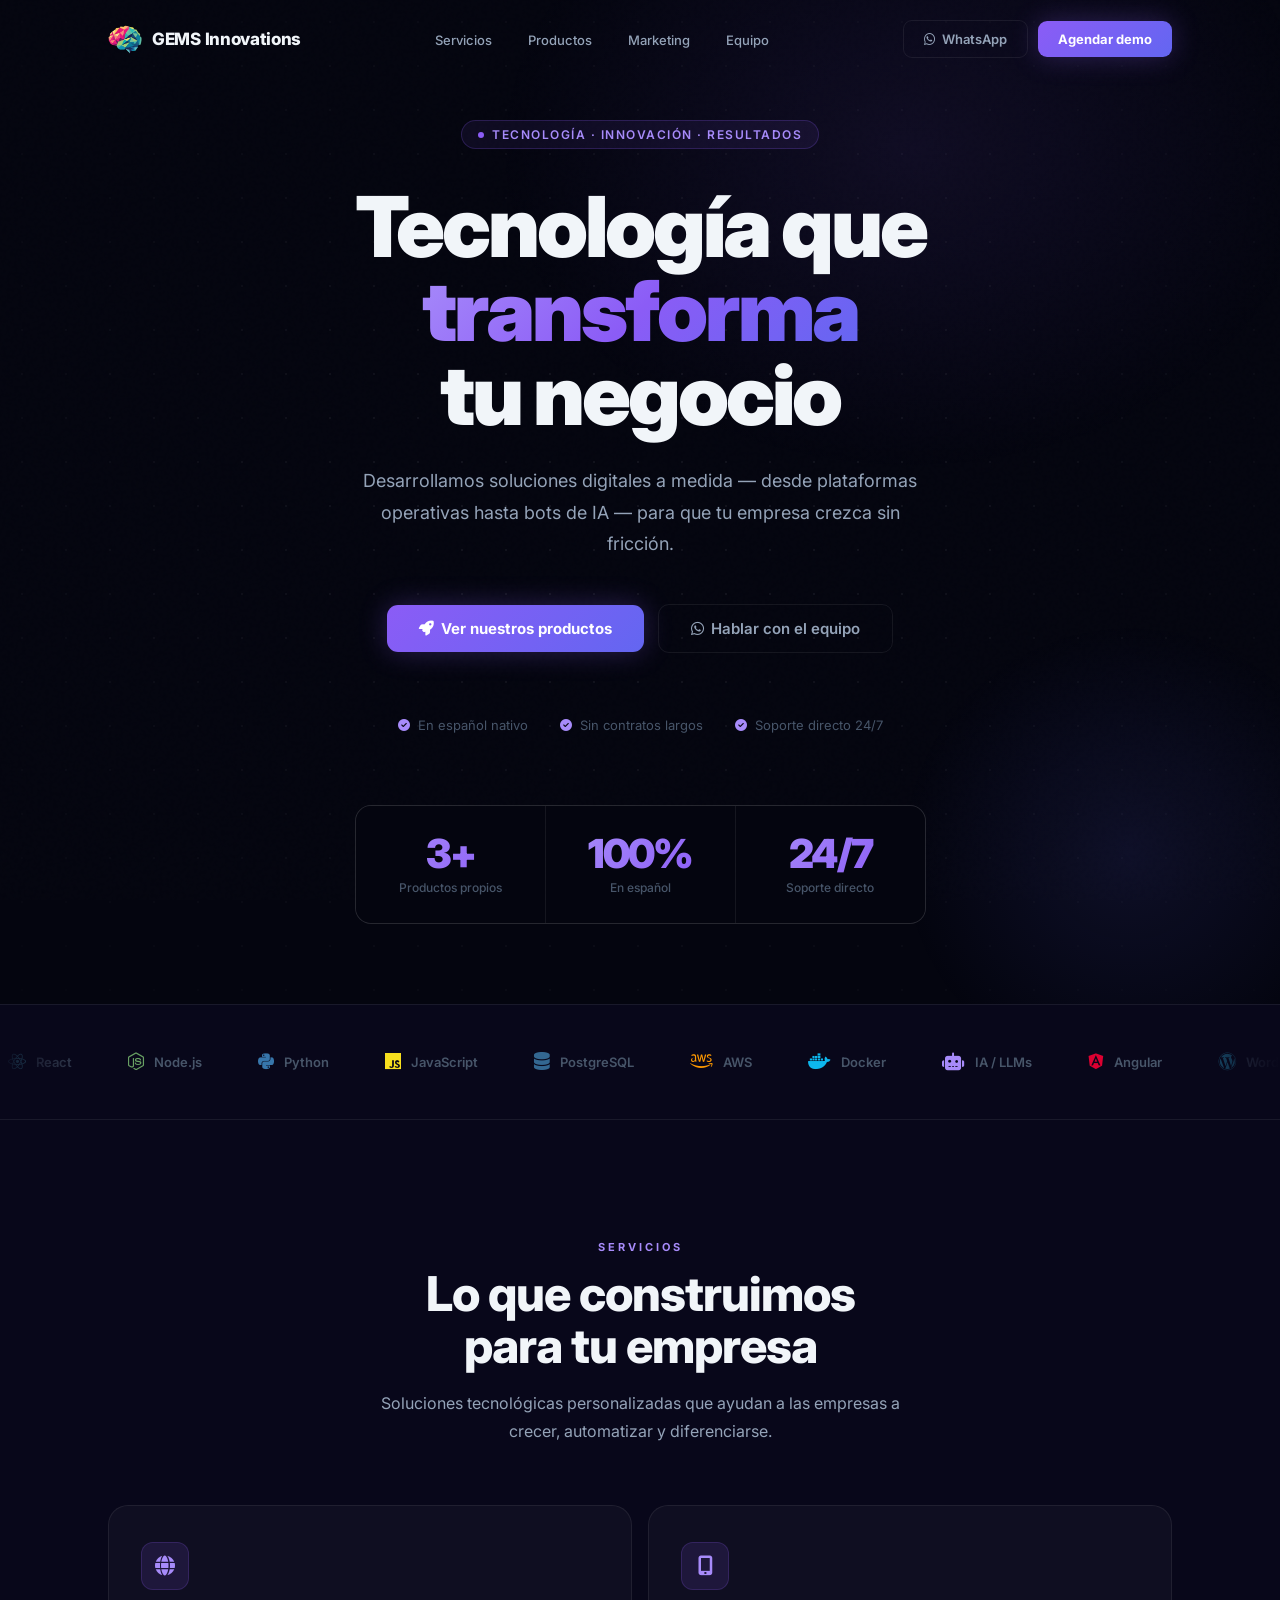
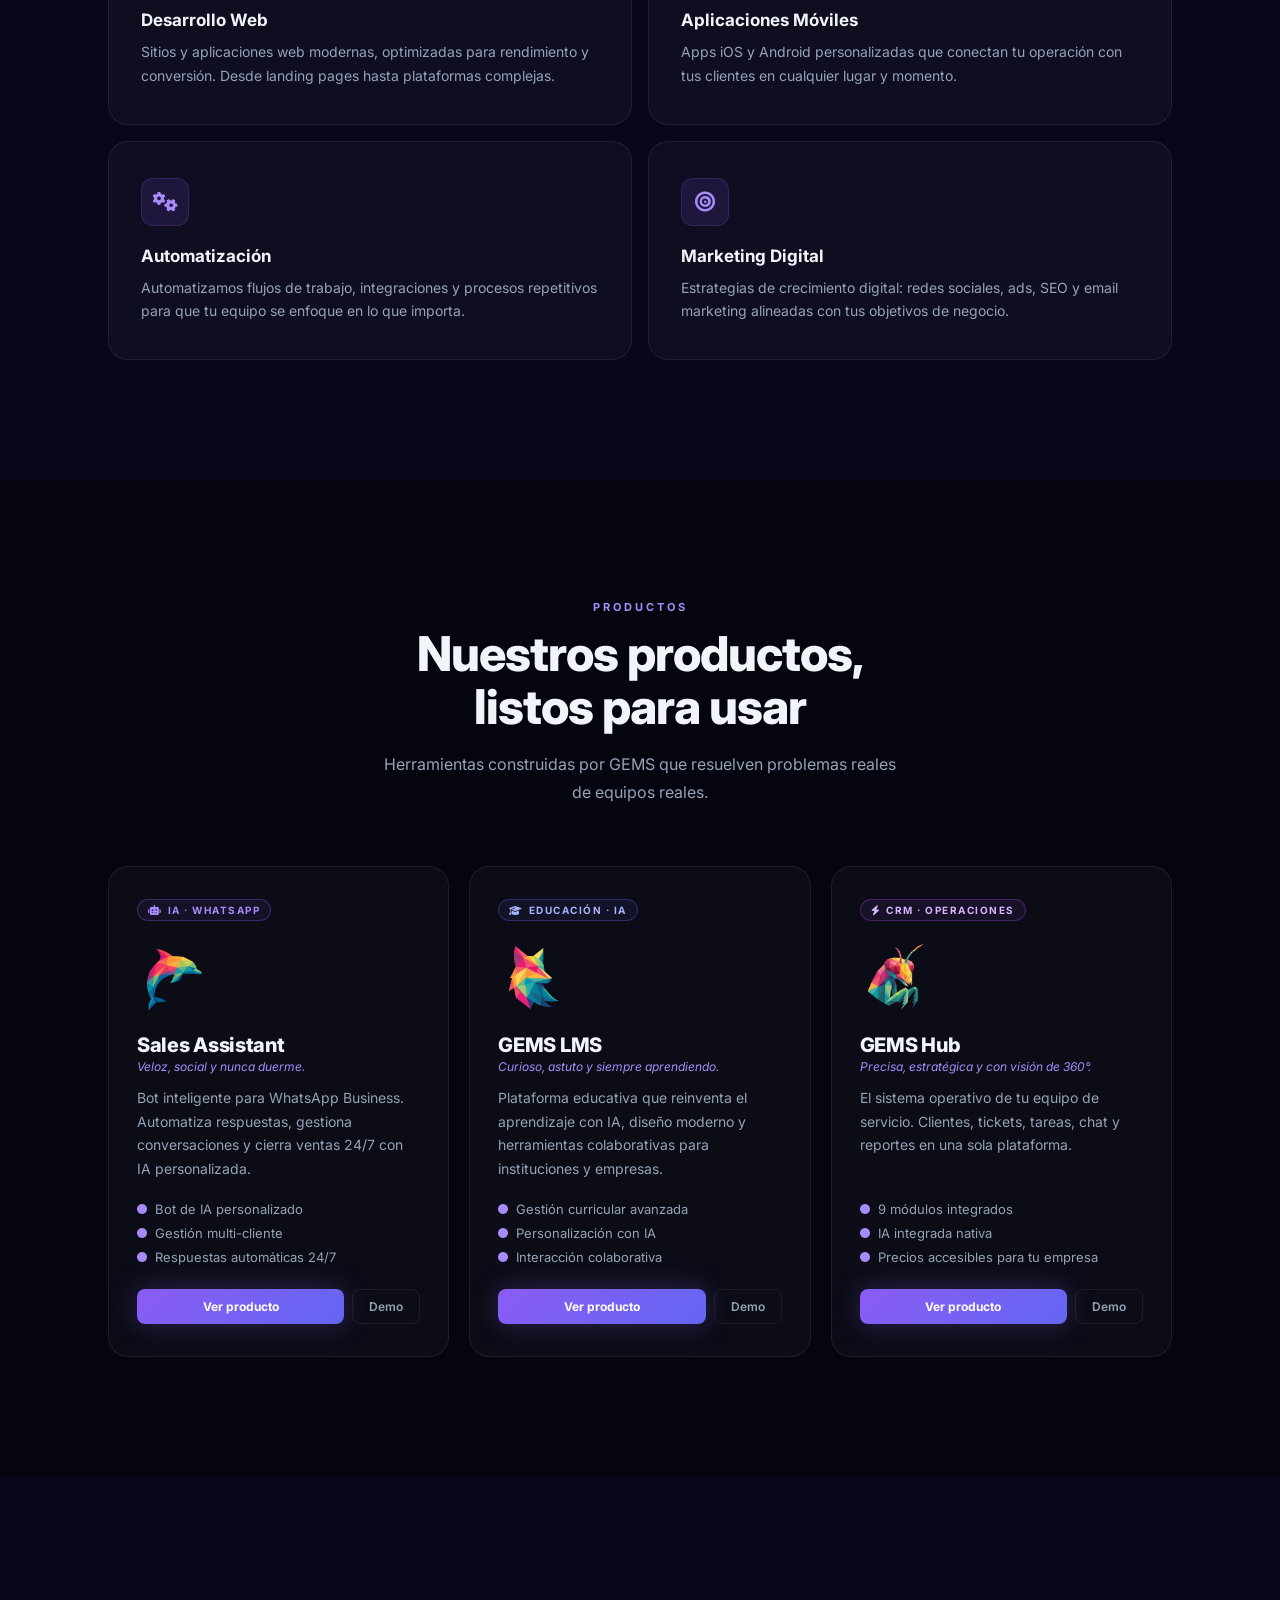
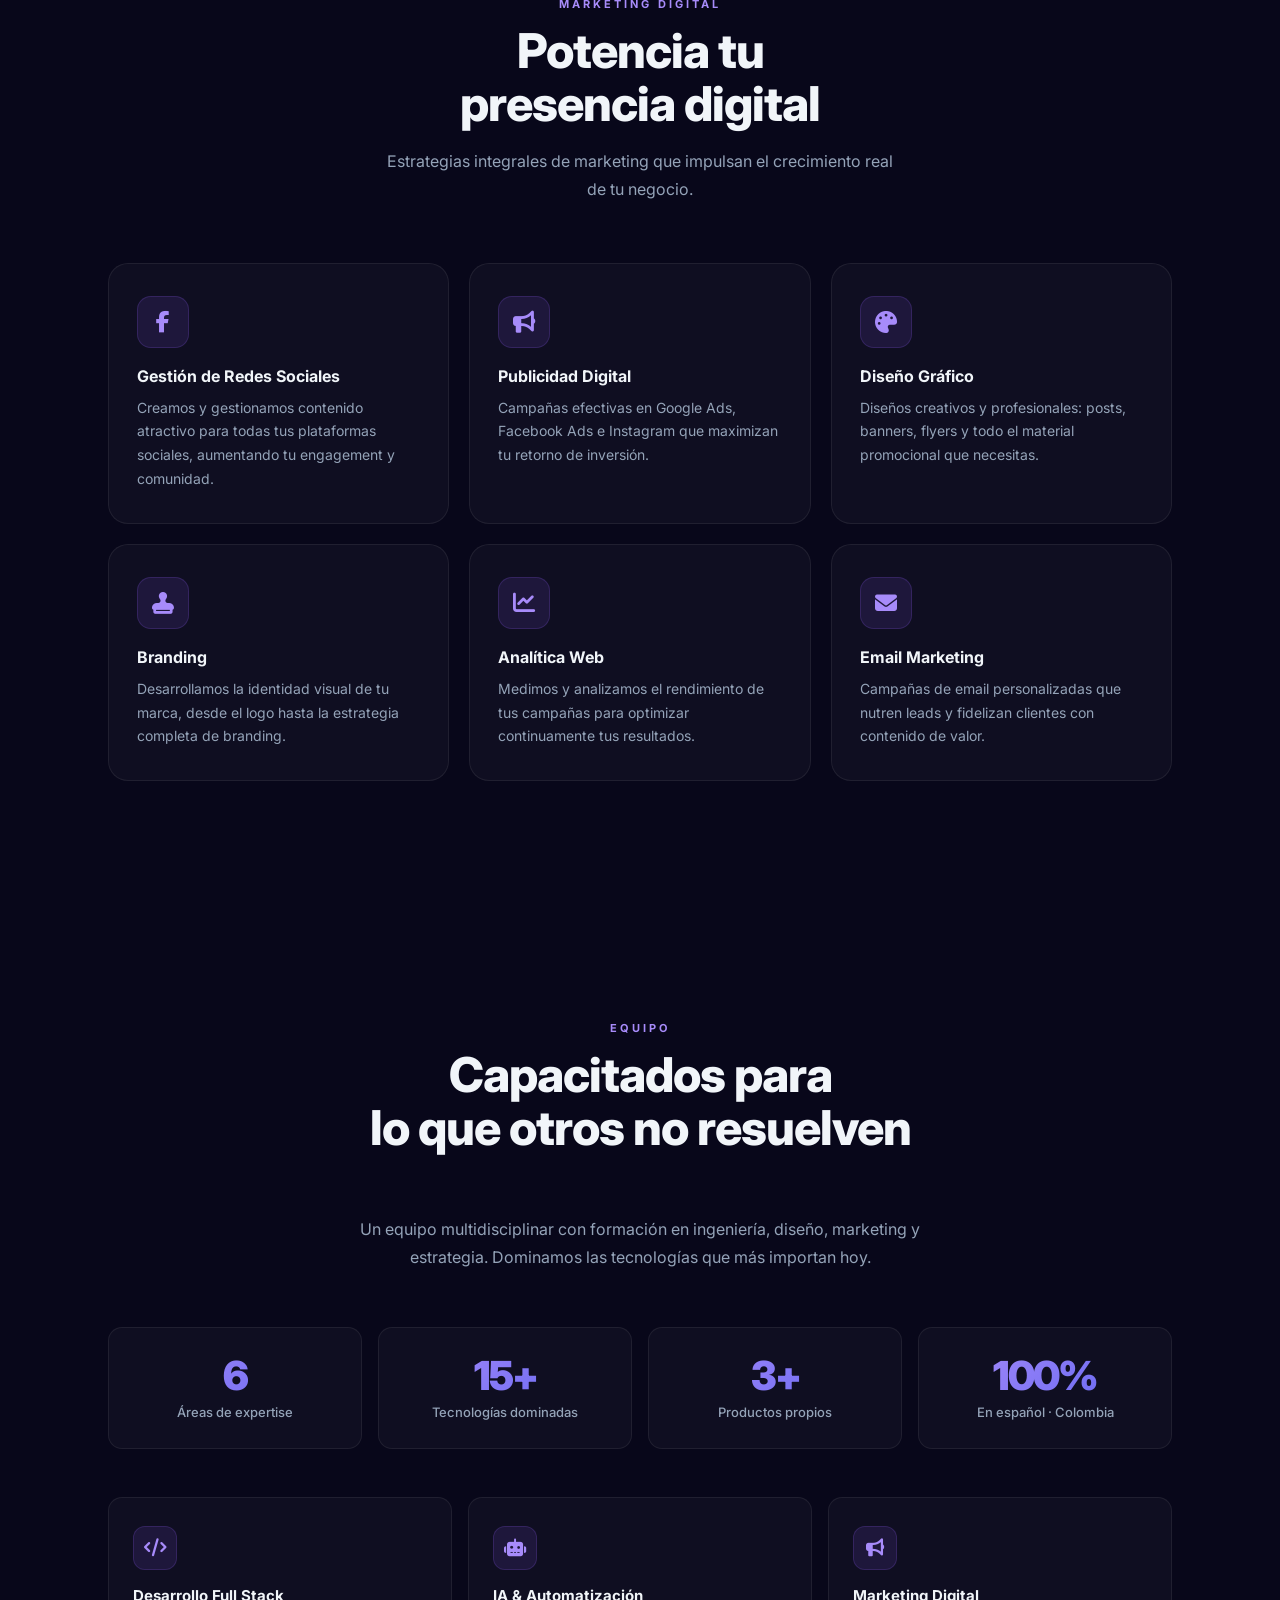
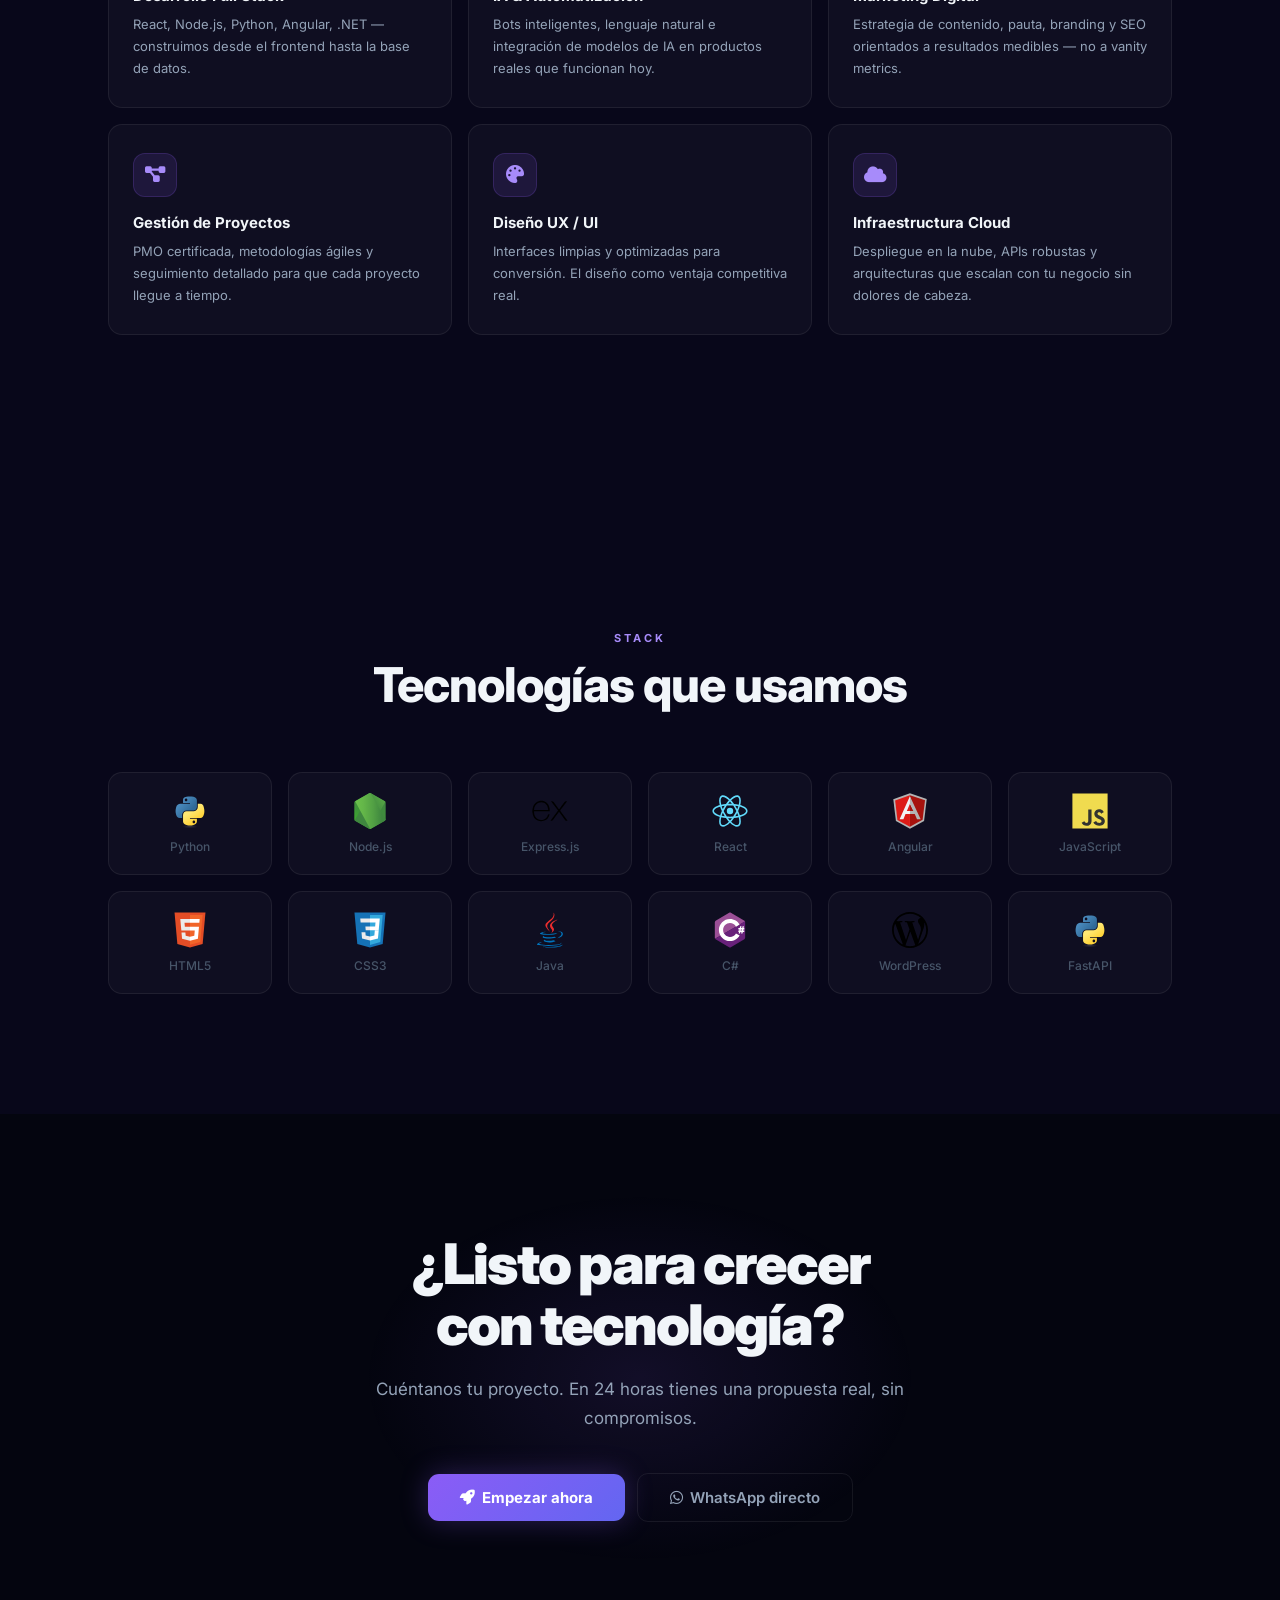
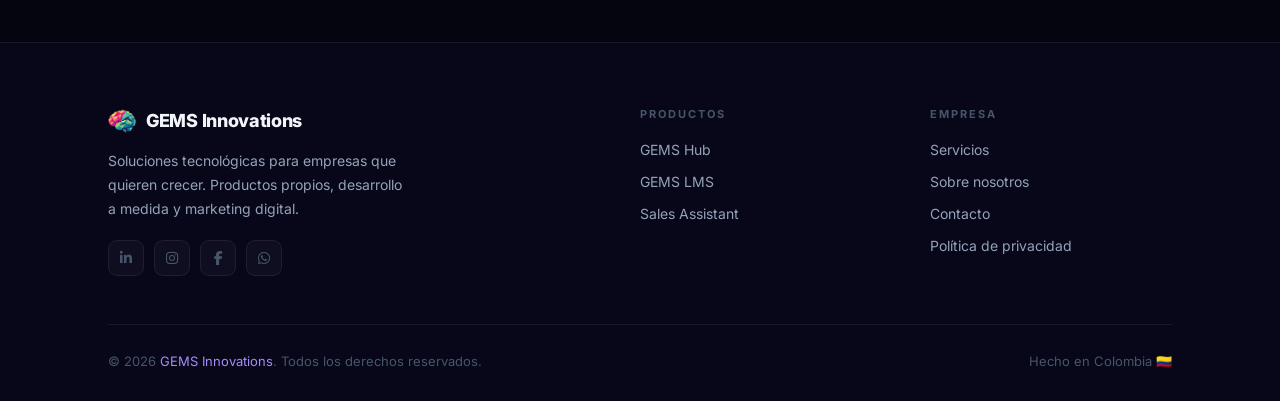
==== index.html @ 82d4e25a "fix: quita referencias a HubSpot y precio desde 0 en GEMS Hub card Co-Authored-By: Claude Sonnet 4.6" ====
<!DOCTYPE html>
<html lang="es">
<head>
  <meta charset="UTF-8">
  <meta name="viewport" content="width=device-width, initial-scale=1.0">
  <title>GEMS Innovations — Tecnología que transforma tu negocio</title>
  <meta name="description" content="Desarrollamos soluciones tecnológicas a medida — desde plataformas operativas hasta bots de IA — para que tu empresa crezca sin fricción.">
  <meta name="keywords" content="Gems Innovations, tecnología, desarrollo web, aplicaciones móviles, automatización, marketing digital">
  <link rel="canonical" href="https://gems-innovations.com/">
  <link rel="shortcut icon" href="favicon.ico" type="image/x-icon">
  <link rel="preconnect" href="https://fonts.googleapis.com">
  <link rel="preconnect" href="https://fonts.gstatic.com" crossorigin>
  <link href="https://fonts.googleapis.com/css2?family=Inter:wght@300;400;500;600;700;800;900&display=swap" rel="stylesheet">
  <link rel="stylesheet" href="https://cdnjs.cloudflare.com/ajax/libs/font-awesome/6.5.0/css/all.min.css">
  <link rel="stylesheet" href="./assets/css/gems-design-system.css">
  <!-- Open Graph -->
  <meta property="og:title" content="GEMS Innovations — Tecnología que transforma tu negocio">
  <meta property="og:description" content="Soluciones tecnológicas personalizadas para empresas que quieren crecer.">
  <meta property="og:url" content="https://gems-innovations.com/">
  <meta property="og:type" content="website">
  <script type="application/ld+json">
  {"@context":"https://schema.org","@type":"Organization","name":"Gems Innovations","url":"https://gems-innovations.com","sameAs":["https://www.facebook.com/profile.php?id=61566125934892","https://www.instagram.com/gemsinnovations/","https://www.linkedin.com/company/gems-innovations/"]}
  </script>
<style>
/* ── TEAM SECTION ── */
.team-stats-row {
  display: grid; grid-template-columns: repeat(4,1fr);
  gap: 16px; margin-bottom: 48px;
}
.team-stat-item {
  background: var(--surface); border: 1px solid var(--border);
  border-radius: var(--r); padding: 28px 20px; text-align: center;
  transition: border-color 0.2s;
}
.team-stat-item:hover { border-color: var(--border-hover); }
.team-stat-n {
  font-size: 40px; font-weight: 900; letter-spacing: -2px;
  background: linear-gradient(135deg, var(--purple-light), var(--indigo));
  -webkit-background-clip: text; -webkit-text-fill-color: transparent;
  background-clip: text; line-height: 1; margin-bottom: 8px;
}
.team-stat-l { font-size: 13px; color: var(--text-2); font-weight: 500; }

.team-comp-grid {
  display: grid; grid-template-columns: repeat(3,1fr);
  gap: 16px; margin-bottom: 56px;
}
.team-comp-card {
  background: var(--surface); border: 1px solid var(--border);
  border-radius: var(--r); padding: 28px 24px;
  transition: all 0.25s; cursor: default;
}
.team-comp-card:hover {
  border-color: var(--border-hover); background: var(--purple-dim);
  transform: translateY(-3px);
}
.team-comp-icon {
  width: 44px; height: 44px; border-radius: 12px;
  background: var(--purple-dim); border: 1px solid rgba(139,92,246,0.2);
  display: flex; align-items: center; justify-content: center;
  font-size: 18px; color: var(--purple-light);
  margin-bottom: 16px;
}
.team-comp-title { font-size: 15px; font-weight: 700; color: var(--text); margin-bottom: 8px; }
.team-comp-desc  { font-size: 13px; color: var(--text-2); line-height: 1.7; }

.team-avatars-row {
  display: flex; justify-content: center; gap: 32px; flex-wrap: wrap;
}
.team-avatar-item { text-align: center; }
.team-avatar-img {
  width: 72px; height: 72px; border-radius: 50%;
  object-fit: cover;
  border: 2px solid rgba(139,92,246,0.35);
  box-shadow: 0 0 20px rgba(139,92,246,0.2);
  margin-bottom: 10px; display: block;
}
.team-avatar-ph {
  width: 72px; height: 72px; border-radius: 50%;
  background: var(--purple-dim); border: 2px solid rgba(139,92,246,0.25);
  display: flex; align-items: center; justify-content: center;
  font-size: 24px; color: var(--purple-light);
  margin-bottom: 10px;
}
.team-avatar-name { font-size: 14px; font-weight: 700; color: var(--text); }
.team-avatar-role { font-size: 12px; color: var(--text-2); margin-top: 2px; }

@media (max-width: 768px) {
  .team-stats-row  { grid-template-columns: repeat(2,1fr); }
  .team-comp-grid  { grid-template-columns: 1fr 1fr; }
}
@media (max-width: 480px) {
  .team-stats-row  { grid-template-columns: repeat(2,1fr); gap: 10px; }
  .team-comp-grid  { grid-template-columns: 1fr; }
  .team-avatars-row { gap: 20px; }
}
</style>
</head>
<body>

<!-- Scroll to top -->
<button class="g-scroll-top" id="scrollTop" aria-label="Ir al inicio"><i class="fas fa-chevron-up"></i></button>

<!-- ── NAVBAR ──────────────────────────────────────────────────────────── -->
<nav class="g-nav" id="nav">
  <div class="container">
    <div class="g-nav__inner">
      <a href="./index.html" class="g-nav__logo">
        <img src="assets/images/brand.webp" alt="GEMS" class="g-nav__logo-img">
        <span class="g-nav__logo-name">GEMS Innovations</span>
      </a>
      <ul class="g-nav__links">
        <li><a href="#servicios">Servicios</a></li>
        <li><a href="#productos">Productos</a></li>
        <li><a href="#marketing">Marketing</a></li>
        <li><a href="#equipo">Equipo</a></li>
      </ul>
      <div class="g-nav__cta">
        <a href="https://walink.co/c802b5" target="_blank" class="btn btn-ghost"><i class="fab fa-whatsapp"></i> WhatsApp</a>
        <a href="https://walink.co/c802b5" target="_blank" class="btn btn-primary">Agendar demo</a>
      </div>
      <button class="g-nav__hamburger" id="hamburger" aria-label="Abrir menú">
        <span></span><span></span><span></span>
      </button>
    </div>
  </div>
</nav>
<div class="g-nav__mobile" id="mobileMenu">
  <a href="#servicios">Servicios</a>
  <a href="#productos">Productos</a>
  <a href="#marketing">Marketing</a>
  <a href="#equipo">Equipo</a>
  <div class="g-nav__mobile-cta">
    <a href="https://walink.co/c802b5" target="_blank" class="btn btn-primary" style="justify-content:center;"><i class="fab fa-whatsapp"></i> WhatsApp</a>
    <a href="https://walink.co/c802b5" target="_blank" class="btn btn-ghost" style="justify-content:center;">Agendar demo</a>
  </div>
</div>

<!-- ── HERO ────────────────────────────────────────────────────────────── -->
<section class="g-hero">
  <div class="g-hero-blob-1"></div>
  <div class="g-hero-blob-2"></div>
  <div class="g-hero-grid"></div>
  <div class="container">
    <div class="g-hero-inner">
      <div class="g-eyebrow">
        <span class="g-eyebrow-dot"></span>
        Tecnología · Innovación · Resultados
      </div>
      <h1 class="g-hero-title">
        Tecnología que<br>
        <span class="accent">transforma</span><br>
        tu negocio
      </h1>
      <p class="g-hero-sub">
        Desarrollamos soluciones digitales a medida — desde plataformas operativas hasta bots de IA — para que tu empresa crezca sin fricción.
      </p>
      <div class="g-hero-actions">
        <a href="#productos" class="btn btn-primary btn-lg">
          <i class="fas fa-rocket"></i> Ver nuestros productos
        </a>
        <a href="https://walink.co/c802b5" target="_blank" class="btn btn-ghost btn-lg">
          <i class="fab fa-whatsapp"></i> Hablar con el equipo
        </a>
      </div>
      <div class="g-hero-proof">
        <div class="g-proof-item"><i class="fas fa-check-circle"></i> En español nativo</div>
        <div class="g-proof-item"><i class="fas fa-check-circle"></i> Sin contratos largos</div>
        <div class="g-proof-item"><i class="fas fa-check-circle"></i> Soporte directo 24/7</div>
      </div>
      <div class="g-stats">
        <div class="g-stat">
          <div class="g-stat-number">3+</div>
          <div class="g-stat-label">Productos propios</div>
        </div>
        <div class="g-stat">
          <div class="g-stat-number">100%</div>
          <div class="g-stat-label">En español</div>
        </div>
        <div class="g-stat">
          <div class="g-stat-number">24/7</div>
          <div class="g-stat-label">Soporte directo</div>
        </div>
      </div>
    </div>
  </div>
</section>

<!-- ── TECH MARQUEE ─────────────────────────────────────────────────────── -->
<div class="g-marquee">
  <div class="g-marquee-track">
    <div class="g-marquee-item"><i class="fab fa-react" style="color:#61dafb;font-size:18px;"></i> React</div>
    <div class="g-marquee-item"><i class="fab fa-node-js" style="color:#68a063;font-size:18px;"></i> Node.js</div>
    <div class="g-marquee-item"><i class="fab fa-python" style="color:#3776ab;font-size:18px;"></i> Python</div>
    <div class="g-marquee-item"><i class="fab fa-js" style="color:#f7df1e;font-size:18px;"></i> JavaScript</div>
    <div class="g-marquee-item"><i class="fas fa-database" style="color:#336791;font-size:18px;"></i> PostgreSQL</div>
    <div class="g-marquee-item"><i class="fab fa-aws" style="color:#ff9900;font-size:18px;"></i> AWS</div>
    <div class="g-marquee-item"><i class="fab fa-docker" style="color:#0db7ed;font-size:18px;"></i> Docker</div>
    <div class="g-marquee-item"><i class="fas fa-robot" style="color:#a78bfa;font-size:18px;"></i> IA / LLMs</div>
    <div class="g-marquee-item"><i class="fab fa-angular" style="color:#dd0031;font-size:18px;"></i> Angular</div>
    <div class="g-marquee-item"><i class="fab fa-wordpress" style="color:#21759b;font-size:18px;"></i> WordPress</div>
    <div class="g-marquee-item"><i class="fab fa-react" style="color:#61dafb;font-size:18px;"></i> React</div>
    <div class="g-marquee-item"><i class="fab fa-node-js" style="color:#68a063;font-size:18px;"></i> Node.js</div>
    <div class="g-marquee-item"><i class="fab fa-python" style="color:#3776ab;font-size:18px;"></i> Python</div>
    <div class="g-marquee-item"><i class="fab fa-js" style="color:#f7df1e;font-size:18px;"></i> JavaScript</div>
    <div class="g-marquee-item"><i class="fas fa-database" style="color:#336791;font-size:18px;"></i> PostgreSQL</div>
    <div class="g-marquee-item"><i class="fab fa-aws" style="color:#ff9900;font-size:18px;"></i> AWS</div>
    <div class="g-marquee-item"><i class="fab fa-docker" style="color:#0db7ed;font-size:18px;"></i> Docker</div>
    <div class="g-marquee-item"><i class="fas fa-robot" style="color:#a78bfa;font-size:18px;"></i> IA / LLMs</div>
    <div class="g-marquee-item"><i class="fab fa-angular" style="color:#dd0031;font-size:18px;"></i> Angular</div>
    <div class="g-marquee-item"><i class="fab fa-wordpress" style="color:#21759b;font-size:18px;"></i> WordPress</div>
  </div>
</div>

<!-- ── SERVICIOS ────────────────────────────────────────────────────────── -->
<section class="section section--alt" id="servicios">
  <div class="container">
    <div class="sh center">
      <div class="sh-label">Servicios</div>
      <h2 class="sh-title">Lo que construimos<br>para tu empresa</h2>
      <p class="sh-sub">Soluciones tecnológicas personalizadas que ayudan a las empresas a crecer, automatizar y diferenciarse.</p>
    </div>
    <div class="g-services-grid">
      <div class="g-card g-service-card reveal">
        <div class="g-service-icon"><i class="fas fa-globe"></i></div>
        <div class="g-service-name">Desarrollo Web</div>
        <div class="g-service-desc">Sitios y aplicaciones web modernas, optimizadas para rendimiento y conversión. Desde landing pages hasta plataformas complejas.</div>
        <div class="g-service-arrow"><i class="fas fa-arrow-up-right"></i></div>
      </div>
      <div class="g-card g-service-card reveal reveal-d1">
        <div class="g-service-icon"><i class="fas fa-mobile-alt"></i></div>
        <div class="g-service-name">Aplicaciones Móviles</div>
        <div class="g-service-desc">Apps iOS y Android personalizadas que conectan tu operación con tus clientes en cualquier lugar y momento.</div>
        <div class="g-service-arrow"><i class="fas fa-arrow-up-right"></i></div>
      </div>
      <div class="g-card g-service-card reveal reveal-d2">
        <div class="g-service-icon"><i class="fas fa-cogs"></i></div>
        <div class="g-service-name">Automatización</div>
        <div class="g-service-desc">Automatizamos flujos de trabajo, integraciones y procesos repetitivos para que tu equipo se enfoque en lo que importa.</div>
        <div class="g-service-arrow"><i class="fas fa-arrow-up-right"></i></div>
      </div>
      <div class="g-card g-service-card reveal reveal-d3">
        <div class="g-service-icon"><i class="fas fa-bullseye"></i></div>
        <div class="g-service-name">Marketing Digital</div>
        <div class="g-service-desc">Estrategias de crecimiento digital: redes sociales, ads, SEO y email marketing alineadas con tus objetivos de negocio.</div>
        <div class="g-service-arrow"><i class="fas fa-arrow-up-right"></i></div>
      </div>
    </div>
  </div>
</section>

<!-- ── PRODUCTOS ────────────────────────────────────────────────────────── -->
<section class="section" id="productos">
  <div class="container">
    <div class="sh center">
      <div class="sh-label">Productos</div>
      <h2 class="sh-title">Nuestros productos,<br>listos para usar</h2>
      <p class="sh-sub">Herramientas construidas por GEMS que resuelven problemas reales de equipos reales.</p>
    </div>
    <div class="g-products-grid">

      <div class="g-card g-product-card reveal">
        <div class="g-product-tag tag-purple"><i class="fas fa-robot"></i> IA · WhatsApp</div>
        <div style="margin-bottom:16px;">
          <img src="assets/images/icons/gemsales.png" alt="Sales Assistant" style="width:72px;height:72px;object-fit:contain;">
        </div>
        <div class="g-product-name">Sales Assistant</div>
        <div style="font-size:12px;color:var(--purple-light);font-style:italic;margin:-8px 0 12px;">Veloz, social y nunca duerme.</div>
        <div class="g-product-desc">Bot inteligente para WhatsApp Business. Automatiza respuestas, gestiona conversaciones y cierra ventas 24/7 con IA personalizada.</div>
        <div class="g-product-features">
          <div class="g-product-feature"><i class="fas fa-circle"></i> Bot de IA personalizado</div>
          <div class="g-product-feature"><i class="fas fa-circle"></i> Gestión multi-cliente</div>
          <div class="g-product-feature"><i class="fas fa-circle"></i> Respuestas automáticas 24/7</div>
        </div>
        <div class="g-product-actions">
          <a href="./gems-sales-assistant.html" class="btn btn-primary btn-sm" style="flex:1;justify-content:center;">Ver producto</a>
          <a href="https://walink.co/c802b5" target="_blank" class="btn btn-ghost btn-sm">Demo</a>
        </div>
      </div>

      <div class="g-card g-product-card reveal reveal-d1">
        <div class="g-product-tag tag-indigo"><i class="fas fa-graduation-cap"></i> Educación · IA</div>
        <div style="margin-bottom:16px;">
          <img src="assets/images/icons/gemslms.png" alt="GEMS LMS" style="width:72px;height:72px;object-fit:contain;mix-blend-mode:screen;">
        </div>
        <div class="g-product-name">GEMS LMS</div>
        <div style="font-size:12px;color:var(--purple-light);font-style:italic;margin:-8px 0 12px;">Curioso, astuto y siempre aprendiendo.</div>
        <div class="g-product-desc">Plataforma educativa que reinventa el aprendizaje con IA, diseño moderno y herramientas colaborativas para instituciones y empresas.</div>
        <div class="g-product-features">
          <div class="g-product-feature"><i class="fas fa-circle"></i> Gestión curricular avanzada</div>
          <div class="g-product-feature"><i class="fas fa-circle"></i> Personalización con IA</div>
          <div class="g-product-feature"><i class="fas fa-circle"></i> Interacción colaborativa</div>
        </div>
        <div class="g-product-actions">
          <a href="./gems-lms.html" class="btn btn-primary btn-sm" style="flex:1;justify-content:center;">Ver producto</a>
          <a href="https://walink.co/c802b5" target="_blank" class="btn btn-ghost btn-sm">Demo</a>
        </div>
      </div>

      <div class="g-card g-product-card reveal reveal-d2">
        <div class="g-product-tag tag-violet"><i class="fas fa-bolt"></i> CRM · Operaciones</div>
        <div style="margin-bottom:16px;">
          <img src="assets/images/icons/gemshub.png" alt="GEMS Hub" style="width:72px;height:72px;object-fit:contain;mix-blend-mode:screen;">
        </div>
        <div class="g-product-name">GEMS Hub</div>
        <div style="font-size:12px;color:var(--purple-light);font-style:italic;margin:-8px 0 12px;">Precisa, estratégica y con visión de 360°.</div>
        <div class="g-product-desc">El sistema operativo de tu equipo de servicio. Clientes, tickets, tareas, chat y reportes en una sola plataforma.</div>
        <div class="g-product-features">
          <div class="g-product-feature"><i class="fas fa-circle"></i> 9 módulos integrados</div>
          <div class="g-product-feature"><i class="fas fa-circle"></i> IA integrada nativa</div>
          <div class="g-product-feature"><i class="fas fa-circle"></i> Precios accesibles para tu empresa</div>
        </div>
        <div class="g-product-actions">
          <a href="./gems-hub.html" class="btn btn-primary btn-sm" style="flex:1;justify-content:center;">Ver producto</a>
          <a href="https://wa.me/573001382542?text=Hola%2C%20quiero%20una%20demo%20de%20GEMS%20Hub" target="_blank" class="btn btn-ghost btn-sm">Demo</a>
        </div>
      </div>

    </div>
  </div>
</section>

<!-- ── MARKETING ────────────────────────────────────────────────────────── -->
<section class="section section--alt" id="marketing">
  <div class="container">
    <div class="sh center">
      <div class="sh-label">Marketing Digital</div>
      <h2 class="sh-title">Potencia tu<br>presencia digital</h2>
      <p class="sh-sub">Estrategias integrales de marketing que impulsan el crecimiento real de tu negocio.</p>
    </div>
    <div class="g-marketing-grid">
      <div class="g-card g-marketing-card reveal">
        <div class="g-marketing-icon"><i class="fab fa-facebook-f"></i></div>
        <div class="g-marketing-name">Gestión de Redes Sociales</div>
        <div class="g-marketing-desc">Creamos y gestionamos contenido atractivo para todas tus plataformas sociales, aumentando tu engagement y comunidad.</div>
      </div>
      <div class="g-card g-marketing-card reveal reveal-d1">
        <div class="g-marketing-icon"><i class="fas fa-bullhorn"></i></div>
        <div class="g-marketing-name">Publicidad Digital</div>
        <div class="g-marketing-desc">Campañas efectivas en Google Ads, Facebook Ads e Instagram que maximizan tu retorno de inversión.</div>
      </div>
      <div class="g-card g-marketing-card reveal reveal-d2">
        <div class="g-marketing-icon"><i class="fas fa-palette"></i></div>
        <div class="g-marketing-name">Diseño Gráfico</div>
        <div class="g-marketing-desc">Diseños creativos y profesionales: posts, banners, flyers y todo el material promocional que necesitas.</div>
      </div>
      <div class="g-card g-marketing-card reveal">
        <div class="g-marketing-icon"><i class="fas fa-stamp"></i></div>
        <div class="g-marketing-name">Branding</div>
        <div class="g-marketing-desc">Desarrollamos la identidad visual de tu marca, desde el logo hasta la estrategia completa de branding.</div>
      </div>
      <div class="g-card g-marketing-card reveal reveal-d1">
        <div class="g-marketing-icon"><i class="fas fa-chart-line"></i></div>
        <div class="g-marketing-name">Analítica Web</div>
        <div class="g-marketing-desc">Medimos y analizamos el rendimiento de tus campañas para optimizar continuamente tus resultados.</div>
      </div>
      <div class="g-card g-marketing-card reveal reveal-d2">
        <div class="g-marketing-icon"><i class="fas fa-envelope"></i></div>
        <div class="g-marketing-name">Email Marketing</div>
        <div class="g-marketing-desc">Campañas de email personalizadas que nutren leads y fidelizan clientes con contenido de valor.</div>
      </div>
    </div>
  </div>
</section>

<!-- ── EQUIPO ────────────────────────────────────────────────────────────── -->
<section class="g-team-section section--alt" id="equipo">
  <div class="container">

    <div class="sh center">
      <div class="sh-label">Equipo</div>
      <h2 class="sh-title">Capacitados para<br>lo que otros no resuelven</h2>
    </div>
    <p class="g-team-desc" style="text-align:center;max-width:580px;margin:0 auto 56px;">
      Un equipo multidisciplinar con formación en ingeniería, diseño, marketing y estrategia. Dominamos las tecnologías que más importan hoy.
    </p>

    <!-- Stats del equipo -->
    <div class="team-stats-row reveal">
      <div class="team-stat-item">
        <div class="team-stat-n">6</div>
        <div class="team-stat-l">Áreas de expertise</div>
      </div>
      <div class="team-stat-item">
        <div class="team-stat-n">15+</div>
        <div class="team-stat-l">Tecnologías dominadas</div>
      </div>
      <div class="team-stat-item">
        <div class="team-stat-n">3+</div>
        <div class="team-stat-l">Productos propios</div>
      </div>
      <div class="team-stat-item">
        <div class="team-stat-n">100%</div>
        <div class="team-stat-l">En español · Colombia</div>
      </div>
    </div>

    <!-- Grid de competencias -->
    <div class="team-comp-grid reveal reveal-d1">
      <div class="team-comp-card">
        <div class="team-comp-icon"><i class="fas fa-code"></i></div>
        <div class="team-comp-title">Desarrollo Full Stack</div>
        <div class="team-comp-desc">React, Node.js, Python, Angular, .NET — construimos desde el frontend hasta la base de datos.</div>
      </div>
      <div class="team-comp-card">
        <div class="team-comp-icon"><i class="fas fa-robot"></i></div>
        <div class="team-comp-title">IA & Automatización</div>
        <div class="team-comp-desc">Bots inteligentes, lenguaje natural e integración de modelos de IA en productos reales que funcionan hoy.</div>
      </div>
      <div class="team-comp-card">
        <div class="team-comp-icon"><i class="fas fa-bullhorn"></i></div>
        <div class="team-comp-title">Marketing Digital</div>
        <div class="team-comp-desc">Estrategia de contenido, pauta, branding y SEO orientados a resultados medibles — no a vanity metrics.</div>
      </div>
      <div class="team-comp-card">
        <div class="team-comp-icon"><i class="fas fa-diagram-project"></i></div>
        <div class="team-comp-title">Gestión de Proyectos</div>
        <div class="team-comp-desc">PMO certificada, metodologías ágiles y seguimiento detallado para que cada proyecto llegue a tiempo.</div>
      </div>
      <div class="team-comp-card">
        <div class="team-comp-icon"><i class="fas fa-palette"></i></div>
        <div class="team-comp-title">Diseño UX / UI</div>
        <div class="team-comp-desc">Interfaces limpias y optimizadas para conversión. El diseño como ventaja competitiva real.</div>
      </div>
      <div class="team-comp-card">
        <div class="team-comp-icon"><i class="fas fa-cloud"></i></div>
        <div class="team-comp-title">Infraestructura Cloud</div>
        <div class="team-comp-desc">Despliegue en la nube, APIs robustas y arquitecturas que escalan con tu negocio sin dolores de cabeza.</div>
      </div>
    </div>


  </div>
</section>

<!-- ── TECNOLOGÍAS ──────────────────────────────────────────────────────── -->
<section class="section section--alt" id="tecnologias">
  <div class="container">
    <div class="sh center">
      <div class="sh-label">Stack</div>
      <h2 class="sh-title">Tecnologías que usamos</h2>
    </div>
    <div class="g-tech-grid">
      <div class="g-tech-item reveal"><img src="assets/images/icons/python-original.svg" alt="Python"><p>Python</p></div>
      <div class="g-tech-item reveal reveal-d1"><img src="assets/images/icons/nodejs-original.svg" alt="Node.js"><p>Node.js</p></div>
      <div class="g-tech-item reveal reveal-d1"><img src="assets/images/icons/express-original.svg" alt="Express.js"><p>Express.js</p></div>
      <div class="g-tech-item reveal reveal-d2"><img src="assets/images/icons/react-original.svg" alt="React"><p>React</p></div>
      <div class="g-tech-item reveal reveal-d2"><img src="assets/images/icons/angularjs-original.svg" alt="Angular"><p>Angular</p></div>
      <div class="g-tech-item reveal reveal-d3"><img src="assets/images/icons/javascript-original.svg" alt="JavaScript"><p>JavaScript</p></div>
      <div class="g-tech-item reveal"><img src="assets/images/icons/html5-original.svg" alt="HTML5"><p>HTML5</p></div>
      <div class="g-tech-item reveal reveal-d1"><img src="assets/images/icons/css3-original.svg" alt="CSS3"><p>CSS3</p></div>
      <div class="g-tech-item reveal reveal-d1"><img src="assets/images/icons/java-original.svg" alt="Java"><p>Java</p></div>
      <div class="g-tech-item reveal reveal-d2"><img src="assets/images/icons/csharp-original.svg" alt="C#"><p>C#</p></div>
      <div class="g-tech-item reveal reveal-d2"><img src="assets/images/icons/wordpress-logo-svgrepo-com.svg" alt="WordPress"><p>WordPress</p></div>
      <div class="g-tech-item reveal reveal-d3"><img src="assets/images/icons/python-original.svg" alt="FastAPI"><p>FastAPI</p></div>
    </div>
  </div>
</section>

<!-- ── CTA ──────────────────────────────────────────────────────────────── -->
<section class="section g-cta">
  <div class="g-cta-blob"></div>
  <div class="container">
    <div class="g-cta-inner">
      <h2 class="g-cta-title">¿Listo para crecer<br>con tecnología?</h2>
      <p class="g-cta-sub">Cuéntanos tu proyecto. En 24 horas tienes una propuesta real, sin compromisos.</p>
      <div class="g-cta-actions">
        <a href="https://walink.co/c802b5" target="_blank" class="btn btn-primary btn-lg">
          <i class="fas fa-rocket"></i> Empezar ahora
        </a>
        <a href="https://walink.co/c802b5" target="_blank" class="btn btn-ghost btn-lg">
          <i class="fab fa-whatsapp"></i> WhatsApp directo
        </a>
      </div>
    </div>
  </div>
</section>

<!-- ── FOOTER ────────────────────────────────────────────────────────────── -->
<footer class="g-footer">
  <div class="container">
    <div class="g-footer-grid">
      <div>
        <div class="g-footer-brand-name" style="display:flex;align-items:center;gap:10px;">
          <img src="assets/images/brand.webp" alt="GEMS" style="width:28px;height:28px;object-fit:contain;">
          GEMS Innovations
        </div>
        <p class="g-footer-brand-desc">Soluciones tecnológicas para empresas que quieren crecer. Productos propios, desarrollo a medida y marketing digital.</p>
        <div class="g-footer-socials">
          <a href="https://www.linkedin.com/company/gems-innovations/" target="_blank" class="g-social-link"><i class="fab fa-linkedin-in"></i></a>
          <a href="https://www.instagram.com/gemsinnovations/" target="_blank" class="g-social-link"><i class="fab fa-instagram"></i></a>
          <a href="https://www.facebook.com/profile.php?id=61566125934892" target="_blank" class="g-social-link"><i class="fab fa-facebook-f"></i></a>
          <a href="https://walink.co/c802b5" target="_blank" class="g-social-link"><i class="fab fa-whatsapp"></i></a>
        </div>
      </div>
      <div>
        <div class="g-footer-col-title">Productos</div>
        <ul class="g-footer-links">
          <li><a href="./gems-hub.html">GEMS Hub</a></li>
          <li><a href="./gems-lms.html">GEMS LMS</a></li>
          <li><a href="./gems-sales-assistant.html">Sales Assistant</a></li>
        </ul>
      </div>
      <div>
        <div class="g-footer-col-title">Empresa</div>
        <ul class="g-footer-links">
          <li><a href="#servicios">Servicios</a></li>
          <li><a href="#equipo">Sobre nosotros</a></li>
          <li><a href="https://walink.co/c802b5" target="_blank">Contacto</a></li>
          <li><a href="#">Política de privacidad</a></li>
        </ul>
      </div>
    </div>
    <div class="g-footer-bottom">
      <p>© 2026 <span>GEMS Innovations</span>. Todos los derechos reservados.</p>
      <p>Hecho en Colombia 🇨🇴</p>
    </div>
  </div>
</footer>

<script>
  // Navbar scroll
  const nav = document.getElementById('nav');
  window.addEventListener('scroll', () => {
    nav.classList.toggle('scrolled', window.scrollY > 40);
    document.getElementById('scrollTop').classList.toggle('visible', window.scrollY > 300);
  });

  // Scroll to top
  document.getElementById('scrollTop').addEventListener('click', () => window.scrollTo({top:0,behavior:'smooth'}));

  // Mobile hamburger
  const hamburger = document.getElementById('hamburger');
  const mobileMenu = document.getElementById('mobileMenu');
  hamburger.addEventListener('click', () => {
    hamburger.classList.toggle('open');
    mobileMenu.classList.toggle('open');
  });
  mobileMenu.querySelectorAll('a').forEach(a => a.addEventListener('click', () => {
    hamburger.classList.remove('open');
    mobileMenu.classList.remove('open');
  }));

  // Scroll reveal
  const ro = new IntersectionObserver(entries => {
    entries.forEach(e => { if (e.isIntersecting) { e.target.classList.add('visible'); ro.unobserve(e.target); } });
  }, {threshold: 0.1});
  document.querySelectorAll('.reveal').forEach(el => ro.observe(el));

</script>

<script>
  window.ChatraSetup = {
    colors: {
      buttonText:     '#ffffff',
      buttonBg:       '#8b5cf6',
      clientBubbleBg: '#8b5cf6',
      agentBubbleBg:  '#1e1b4b',
      agentName:      '#a78bfa',
    },
  };
  (function(d,w,c){w.ChatraID='ceRAE47tRGAzSEyRv';var s=d.createElement('script');w[c]=w[c]||function(){(w[c].q=w[c].q||[]).push(arguments)};s.async=true;s.src='https://call.chatra.io/chatra.js';if(d.head)d.head.appendChild(s)})(document,window,'Chatra');
</script>

</body>
</html>
---- assets/css/gems-design-system.css ----
/* ════════════════════════════════════════════════════════════════════════
   GEMS Design System — Shared base for all pages
   Purple / Indigo palette · Inter font · Minimalist futuristic
   ════════════════════════════════════════════════════════════════════════ */

/* ── RESET & ROOT ────────────────────────────────────────────────────────── */
*, *::before, *::after { box-sizing: border-box; margin: 0; padding: 0; }

:root {
  --bg:           #04050f;
  --bg-2:         #08071a;
  --surface:      rgba(255,255,255,0.03);
  --border:       rgba(255,255,255,0.07);
  --border-hover: rgba(139,92,246,0.35);

  --purple:       #8b5cf6;
  --purple-dim:   rgba(139,92,246,0.12);
  --purple-glow:  rgba(139,92,246,0.28);
  --purple-light: #a78bfa;
  --indigo:       #6366f1;
  --indigo-dim:   rgba(99,102,241,0.12);

  --text:   #f1f5f9;
  --text-2: #94a3b8;
  --text-3: #475569;

  --r:    14px;
  --r-lg: 20px;
  --ease: cubic-bezier(0.4,0,0.2,1);
}

html { scroll-behavior: smooth; }
body {
  font-family: 'Inter', sans-serif;
  background: var(--bg);
  color: var(--text);
  overflow-x: hidden;
  -webkit-font-smoothing: antialiased;
}

::selection { background: var(--purple-dim); color: var(--purple-light); }

::-webkit-scrollbar { width: 4px; }
::-webkit-scrollbar-track { background: transparent; }
::-webkit-scrollbar-thumb { background: var(--purple); border-radius: 4px; }

/* ── NOISE TEXTURE ───────────────────────────────────────────────────────── */
body::before {
  content: '';
  position: fixed; inset: 0;
  background-image: url("data:image/svg+xml,%3Csvg viewBox='0 0 256 256' xmlns='http://www.w3.org/2000/svg'%3E%3Cfilter id='n'%3E%3CfeTurbulence type='fractalNoise' baseFrequency='0.9' numOctaves='4' stitchTiles='stitch'/%3E%3C/filter%3E%3Crect width='100%25' height='100%25' filter='url(%23n)' opacity='0.035'/%3E%3C/svg%3E");
  pointer-events: none; z-index: 0; opacity: 0.4;
}

/* ── LAYOUT ──────────────────────────────────────────────────────────────── */
.container { max-width: 1120px; margin: 0 auto; padding: 0 28px; position: relative; z-index: 1; }
.section    { padding: 120px 0; }
.section--alt { background: var(--bg-2); }

/* ── NAVBAR ──────────────────────────────────────────────────────────────── */
.g-nav {
  position: fixed; top: 0; left: 0; right: 0; z-index: 100;
  padding: 20px 0;
  border-bottom: 1px solid transparent;
  transition: all 0.4s var(--ease);
}
.g-nav.scrolled {
  background: rgba(4,5,15,0.88);
  backdrop-filter: blur(24px);
  -webkit-backdrop-filter: blur(24px);
  border-bottom-color: var(--border);
}
.g-nav__inner {
  display: flex; align-items: center; justify-content: space-between;
}
.g-nav__logo {
  display: flex; align-items: center; gap: 10px;
  font-weight: 800; font-size: 17px; color: var(--text);
  letter-spacing: -0.3px; text-decoration: none;
}
.g-nav__logo-mark {
  width: 34px; height: 34px;
  background: linear-gradient(135deg, var(--purple), var(--indigo));
  border-radius: 9px;
  display: flex; align-items: center; justify-content: center;
  font-size: 14px;
  flex-shrink: 0;
}
.g-nav__logo-img {
  width: 34px; height: 34px;
  object-fit: contain; border-radius: 8px;
  flex-shrink: 0;
  mix-blend-mode: screen;
}
.g-nav__links {
  display: flex; align-items: center; gap: 36px; list-style: none;
}
.g-nav__links a {
  font-size: 13px; font-weight: 500; color: var(--text-2);
  text-decoration: none; transition: color 0.2s;
  position: relative;
}
.g-nav__links a::after {
  content: ''; position: absolute; bottom: -4px; left: 0;
  width: 0; height: 1px;
  background: var(--purple);
  transition: width 0.25s var(--ease);
}
.g-nav__links a:hover { color: var(--text); }
.g-nav__links a:hover::after { width: 100%; }
.g-nav__links a.active { color: var(--purple-light); }
.g-nav__links a.active::after { width: 100%; }
.g-nav__cta {
  display: flex; align-items: center; gap: 10px;
}

/* ── BUTTONS ─────────────────────────────────────────────────────────────── */
.btn {
  display: inline-flex; align-items: center; gap: 7px;
  padding: 10px 20px; border-radius: 9px;
  font-size: 13px; font-weight: 600; font-family: 'Inter', sans-serif;
  cursor: pointer; border: none;
  transition: all 0.2s var(--ease);
  text-decoration: none;
}
.btn-ghost {
  background: transparent; color: var(--text-2);
  border: 1px solid var(--border);
}
.btn-ghost:hover {
  border-color: var(--border-hover); color: var(--purple-light);
  background: var(--purple-dim);
}
.btn-primary {
  background: linear-gradient(135deg, var(--purple), var(--indigo));
  color: #ffffff; font-weight: 700;
  box-shadow: 0 0 28px var(--purple-glow);
}
.btn-primary:hover {
  transform: translateY(-2px);
  box-shadow: 0 0 44px rgba(139,92,246,0.45);
  filter: brightness(1.08);
}
.btn-lg { padding: 14px 32px; font-size: 15px; border-radius: 11px; }
.btn-sm { padding: 9px 16px;  font-size: 12px; border-radius: 8px; }
.btn-wa {
  background: #16a34a; color: #fff;
  box-shadow: 0 0 20px rgba(22,163,74,0.25);
}
.btn-wa:hover {
  transform: translateY(-2px);
  background: #15803d;
  box-shadow: 0 0 30px rgba(22,163,74,0.35);
}

/* ── SECTION HEADER ──────────────────────────────────────────────────────── */
.sh { margin-bottom: 60px; }
.sh.center { text-align: center; }
.sh.center .sh-sub { margin: 0 auto; }
.sh-label {
  font-size: 11px; font-weight: 700; letter-spacing: 3px;
  text-transform: uppercase; color: var(--purple-light); margin-bottom: 14px;
}
.sh-title {
  font-size: clamp(28px, 4vw, 48px);
  font-weight: 800; line-height: 1.1;
  letter-spacing: -1px; color: var(--text); margin-bottom: 16px;
}
.sh-sub {
  font-size: 16px; color: var(--text-2);
  line-height: 1.75; max-width: 520px;
}

/* ── HERO BASE ───────────────────────────────────────────────────────────── */
.g-hero {
  min-height: 100vh;
  display: flex; align-items: center;
  padding: 120px 0 80px;
  position: relative; overflow: hidden;
}
.g-hero-blob-1 {
  position: absolute; top: -200px; left: 50%;
  transform: translateX(-20%);
  width: 900px; height: 700px;
  background: radial-gradient(ellipse, rgba(139,92,246,0.09) 0%, transparent 65%);
  pointer-events: none;
}
.g-hero-blob-2 {
  position: absolute; bottom: -100px; right: -100px;
  width: 500px; height: 500px;
  background: radial-gradient(ellipse, rgba(99,102,241,0.11) 0%, transparent 65%);
  pointer-events: none;
}
.g-hero-grid {
  position: absolute; inset: 0;
  background-image: radial-gradient(rgba(255,255,255,0.055) 1px, transparent 1px);
  background-size: 44px 44px;
  mask-image: radial-gradient(ellipse 80% 80% at 50% 50%, black 20%, transparent 100%);
  pointer-events: none;
}
.g-hero-inner {
  text-align: center; max-width: 860px; margin: 0 auto;
  position: relative; z-index: 1;
}
.g-eyebrow {
  display: inline-flex; align-items: center; gap: 8px;
  background: rgba(139,92,246,0.08);
  border: 1px solid rgba(139,92,246,0.22);
  border-radius: 50px; padding: 6px 16px;
  font-size: 12px; font-weight: 600; letter-spacing: 1.5px;
  text-transform: uppercase; color: var(--purple-light);
  margin-bottom: 36px;
}
.g-eyebrow-dot {
  width: 6px; height: 6px; border-radius: 50%;
  background: var(--purple);
  animation: blink 2s ease-in-out infinite;
}
@keyframes blink {
  0%,100% { opacity: 1; transform: scale(1); }
  50%      { opacity: 0.3; transform: scale(0.7); }
}
.g-hero-title {
  font-size: clamp(40px, 7vw, 84px);
  font-weight: 900; line-height: 1.0;
  letter-spacing: -3px; color: var(--text); margin-bottom: 28px;
}
.g-hero-title .accent {
  background: linear-gradient(135deg, var(--purple-light) 0%, var(--purple) 50%, var(--indigo) 100%);
  -webkit-background-clip: text; -webkit-text-fill-color: transparent; background-clip: text;
}
.g-hero-sub {
  font-size: 18px; line-height: 1.75; color: var(--text-2);
  max-width: 560px; margin: 0 auto 44px; font-weight: 400;
}
.g-hero-actions {
  display: flex; align-items: center; justify-content: center;
  gap: 14px; flex-wrap: wrap; margin-bottom: 64px;
}
.g-hero-proof {
  display: flex; align-items: center; justify-content: center;
  gap: 32px; flex-wrap: wrap;
}
.g-proof-item {
  display: flex; align-items: center; gap: 8px;
  font-size: 13px; color: var(--text-3);
}
.g-proof-item i { color: var(--purple-light); font-size: 12px; }

/* Stats strip */
.g-stats {
  display: grid; grid-template-columns: repeat(3, 1fr);
  gap: 1px; background: var(--border);
  border: 1px solid var(--border); border-radius: 16px;
  overflow: hidden; margin-top: 72px;
  max-width: 700px; margin-left: auto; margin-right: auto;
}
.g-stat { background: var(--bg); padding: 28px 24px; text-align: center; }
.g-stat-number {
  font-size: 40px; font-weight: 900; letter-spacing: -2px;
  background: linear-gradient(135deg, var(--purple-light), var(--purple));
  -webkit-background-clip: text; -webkit-text-fill-color: transparent; background-clip: text;
  line-height: 1; margin-bottom: 6px;
}
.g-stat-label { font-size: 12px; color: var(--text-3); font-weight: 500; }

/* ── MARQUEE STRIP ───────────────────────────────────────────────────────── */
.g-marquee {
  padding: 48px 0;
  border-top: 1px solid var(--border); border-bottom: 1px solid var(--border);
  background: var(--bg-2); overflow: hidden; position: relative;
}
.g-marquee::before,
.g-marquee::after {
  content: ''; position: absolute; top: 0; bottom: 0; width: 120px; z-index: 2;
}
.g-marquee::before { left: 0;  background: linear-gradient(90deg,  var(--bg-2), transparent); }
.g-marquee::after  { right: 0; background: linear-gradient(-90deg, var(--bg-2), transparent); }
.g-marquee-track {
  display: flex; gap: 40px;
  animation: marquee 28s linear infinite; width: max-content;
}
@keyframes marquee { 0% { transform: translateX(0); } 100% { transform: translateX(-50%); } }
.g-marquee-item {
  display: flex; align-items: center; gap: 10px;
  font-size: 13px; font-weight: 600; color: var(--text-3);
  white-space: nowrap; padding: 0 8px;
}

/* ── GLASS CARDS ─────────────────────────────────────────────────────────── */
.g-card {
  background: var(--surface);
  border: 1px solid var(--border);
  border-radius: var(--r-lg);
  transition: all 0.3s var(--ease);
  position: relative; overflow: hidden;
}
.g-card::before {
  content: '';
  position: absolute; top: 0; left: 0; right: 0; height: 1px;
  background: linear-gradient(90deg, transparent, var(--purple), transparent);
  opacity: 0; transition: opacity 0.3s;
}
.g-card:hover {
  border-color: var(--border-hover);
  background: rgba(139,92,246,0.04);
  transform: translateY(-4px);
  box-shadow: 0 24px 48px rgba(0,0,0,0.3), 0 0 0 1px rgba(139,92,246,0.08);
}
.g-card:hover::before { opacity: 1; }

/* ── SERVICE CARDS (2-col grid) ──────────────────────────────────────────── */
.g-services-grid {
  display: grid; grid-template-columns: repeat(2, 1fr); gap: 16px;
}
.g-service-card {
  padding: 36px 32px; cursor: pointer;
}
.g-service-icon {
  width: 48px; height: 48px; border-radius: 12px;
  background: var(--purple-dim);
  border: 1px solid rgba(139,92,246,0.2);
  display: flex; align-items: center; justify-content: center;
  font-size: 20px; color: var(--purple-light);
  margin-bottom: 20px; transition: all 0.3s;
}
.g-card:hover .g-service-icon {
  background: linear-gradient(135deg, var(--purple), var(--indigo));
  color: #fff; box-shadow: 0 0 20px var(--purple-glow);
}
.g-service-name { font-size: 17px; font-weight: 700; color: var(--text); margin-bottom: 10px; }
.g-service-desc { font-size: 14px; color: var(--text-2); line-height: 1.7; }
.g-service-arrow {
  position: absolute; bottom: 24px; right: 28px;
  font-size: 13px; color: var(--text-3); transition: all 0.25s;
}
.g-card:hover .g-service-arrow { color: var(--purple-light); transform: translate(3px,-3px); }

/* ── PRODUCT CARDS (3-col grid) ──────────────────────────────────────────── */
.g-products-grid {
  display: grid; grid-template-columns: repeat(3, 1fr); gap: 20px;
}
.g-product-card {
  padding: 32px 28px;
  display: flex; flex-direction: column;
}
.g-product-card:hover {
  transform: translateY(-6px);
  box-shadow: 0 32px 64px rgba(0,0,0,0.35), 0 0 0 1px rgba(139,92,246,0.1);
}
.g-product-tag {
  display: inline-flex; align-items: center; gap: 5px;
  font-size: 10px; font-weight: 700; letter-spacing: 1.5px;
  text-transform: uppercase; padding: 4px 10px;
  border-radius: 50px; border: 1px solid; margin-bottom: 20px; width: fit-content;
}
.tag-purple { color: var(--purple-light); border-color: rgba(139,92,246,0.3); background: rgba(139,92,246,0.08); }
.tag-indigo { color: #a5b4fc;            border-color: rgba(99,102,241,0.3);  background: rgba(99,102,241,0.08); }
.tag-violet { color: #d8b4fe;            border-color: rgba(168,85,247,0.3);  background: rgba(168,85,247,0.08); }

.g-product-icon {
  width: 64px; height: 64px; border-radius: 16px;
  display: flex; align-items: center; justify-content: center;
  font-size: 28px; margin-bottom: 20px;
  transition: transform 0.3s var(--ease);
}
.g-product-card:hover .g-product-icon { transform: scale(1.08) translateY(-4px); }
.icon-purple { background: linear-gradient(135deg, rgba(139,92,246,0.18), rgba(99,102,241,0.06)); border: 1px solid rgba(139,92,246,0.25); }
.icon-indigo  { background: linear-gradient(135deg, rgba(99,102,241,0.15), rgba(99,102,241,0.05)); border: 1px solid rgba(99,102,241,0.25); }
.icon-violet  { background: linear-gradient(135deg, rgba(168,85,247,0.15), rgba(168,85,247,0.05)); border: 1px solid rgba(168,85,247,0.25); }

.g-product-name { font-size: 20px; font-weight: 800; color: var(--text); letter-spacing: -0.3px; margin-bottom: 10px; }
.g-product-desc { font-size: 14px; color: var(--text-2); line-height: 1.7; margin-bottom: 20px; flex: 1; }
.g-product-features { display: flex; flex-direction: column; gap: 8px; margin-bottom: 24px; }
.g-product-feature { display: flex; align-items: center; gap: 8px; font-size: 13px; color: var(--text-2); }
.g-product-feature i { color: var(--purple-light); font-size: 10px; }
.g-product-actions { display: flex; gap: 8px; }

/* ── MARKETING GRID ──────────────────────────────────────────────────────── */
.g-marketing-grid {
  display: grid; grid-template-columns: repeat(3, 1fr); gap: 20px;
}
.g-marketing-card {
  padding: 32px 28px;
}
.g-marketing-icon {
  width: 52px; height: 52px; border-radius: 14px;
  background: var(--purple-dim); border: 1px solid rgba(139,92,246,0.2);
  display: flex; align-items: center; justify-content: center;
  font-size: 22px; color: var(--purple-light);
  margin-bottom: 18px; transition: all 0.3s;
}
.g-card:hover .g-marketing-icon {
  background: linear-gradient(135deg, var(--purple), var(--indigo));
  color: #fff; box-shadow: 0 0 16px var(--purple-glow);
}
.g-marketing-name { font-size: 16px; font-weight: 700; color: var(--text); margin-bottom: 10px; }
.g-marketing-desc { font-size: 14px; color: var(--text-2); line-height: 1.7; }

/* ── TEAM SECTION ────────────────────────────────────────────────────────── */
.g-team-section { padding: 120px 0; }
.g-team-desc {
  text-align: center; font-size: 16px; color: var(--text-2);
  max-width: 580px; margin: 0 auto 60px; line-height: 1.75;
}
.g-team-carousel-wrap {
  position: relative; max-width: 900px; margin: 0 auto;
}
.g-team-carousel { overflow: hidden; }
.g-team-slide { display: none; }
.g-team-slide.active { display: flex; }
.g-team-member {
  width: 100%;
  background: var(--surface); border: 1px solid var(--border);
  border-radius: var(--r-lg); padding: 44px 48px;
  display: flex; gap: 48px; align-items: flex-start;
}
.g-team-avatar-wrap { flex-shrink: 0; }
.g-team-avatar {
  width: 100px; height: 100px; border-radius: 50%;
  object-fit: cover;
  border: 2px solid rgba(139,92,246,0.35);
  box-shadow: 0 0 24px rgba(139,92,246,0.2);
}
.g-team-avatar-placeholder {
  width: 100px; height: 100px; border-radius: 50%;
  background: linear-gradient(135deg, var(--purple-dim), var(--indigo-dim));
  border: 2px solid rgba(139,92,246,0.25);
  display: flex; align-items: center; justify-content: center;
  font-size: 36px; color: var(--purple-light);
}
.g-team-badge {
  display: inline-flex; align-items: center; gap: 6px;
  font-size: 10px; font-weight: 700; letter-spacing: 2px;
  text-transform: uppercase; color: var(--purple-light);
  margin-bottom: 6px;
}
.g-team-name { font-size: 22px; font-weight: 800; color: var(--text); letter-spacing: -0.3px; margin-bottom: 4px; }
.g-team-role { font-size: 14px; color: var(--text-2); margin-bottom: 4px; }
.g-team-title {
  display: inline-flex; align-items: center;
  font-size: 11px; font-weight: 600; letter-spacing: 1px;
  text-transform: uppercase; color: var(--purple-light);
  background: var(--purple-dim); border: 1px solid rgba(139,92,246,0.2);
  padding: 3px 10px; border-radius: 50px; margin-bottom: 20px;
}
.g-team-quote {
  font-size: 15px; color: var(--text-2); line-height: 1.8;
  font-style: italic; margin-bottom: 20px;
}
.g-team-social { display: flex; gap: 8px; list-style: none; }
.g-team-social a {
  width: 34px; height: 34px; border-radius: 8px;
  background: var(--surface); border: 1px solid var(--border);
  display: flex; align-items: center; justify-content: center;
  color: var(--text-3); font-size: 13px; text-decoration: none;
  transition: all 0.2s;
}
.g-team-social a:hover {
  border-color: var(--border-hover); color: var(--purple-light);
  background: var(--purple-dim);
}
.g-team-controls {
  display: flex; align-items: center; justify-content: center; gap: 12px; margin-top: 32px;
}
.g-team-btn {
  width: 40px; height: 40px; border-radius: 50%;
  background: var(--surface); border: 1px solid var(--border);
  color: var(--text-2); font-size: 14px;
  display: flex; align-items: center; justify-content: center;
  cursor: pointer; transition: all 0.2s;
}
.g-team-btn:hover {
  border-color: var(--border-hover); color: var(--purple-light); background: var(--purple-dim);
}
.g-team-dots { display: flex; gap: 8px; }
.g-team-dot {
  width: 6px; height: 6px; border-radius: 50%;
  background: var(--text-3); border: none; cursor: pointer;
  transition: all 0.2s; padding: 0;
}
.g-team-dot.active { background: var(--purple); transform: scale(1.3); }

/* ── TECHNOLOGIES ────────────────────────────────────────────────────────── */
.g-tech-grid {
  display: grid; grid-template-columns: repeat(6, 1fr); gap: 16px;
}
.g-tech-item {
  background: var(--surface); border: 1px solid var(--border);
  border-radius: var(--r); padding: 20px 16px;
  display: flex; flex-direction: column; align-items: center; gap: 10px;
  transition: all 0.2s; cursor: default;
}
.g-tech-item:hover {
  border-color: var(--border-hover); background: var(--purple-dim);
  transform: translateY(-3px);
}
.g-tech-item img { width: 36px; height: 36px; object-fit: contain; }
.g-tech-item p { font-size: 12px; color: var(--text-3); font-weight: 500; }

/* ── CTA SECTION ─────────────────────────────────────────────────────────── */
.g-cta {
  text-align: center; position: relative; overflow: hidden;
}
.g-cta-blob {
  position: absolute; top: 50%; left: 50%;
  transform: translate(-50%, -50%);
  width: 600px; height: 400px;
  background: radial-gradient(ellipse, rgba(139,92,246,0.11) 0%, transparent 65%);
  pointer-events: none;
}
.g-cta-inner { position: relative; z-index: 1; max-width: 600px; margin: 0 auto; }
.g-cta-title {
  font-size: clamp(32px, 5vw, 56px);
  font-weight: 900; letter-spacing: -2px; line-height: 1.08;
  color: var(--text); margin-bottom: 20px;
}
.g-cta-sub { font-size: 17px; color: var(--text-2); line-height: 1.7; margin-bottom: 40px; }
.g-cta-actions { display: flex; align-items: center; justify-content: center; gap: 12px; flex-wrap: wrap; }

/* ── FOOTER ──────────────────────────────────────────────────────────────── */
.g-footer {
  background: var(--bg-2); border-top: 1px solid var(--border);
  padding: 64px 0 32px;
}
.g-footer-grid {
  display: grid; grid-template-columns: 2fr 1fr 1fr; gap: 48px; margin-bottom: 48px;
}
.g-footer-brand-name { font-size: 18px; font-weight: 800; letter-spacing: -0.3px; margin-bottom: 14px; }
.g-footer-brand-desc { font-size: 14px; color: var(--text-2); line-height: 1.7; max-width: 300px; margin-bottom: 20px; }
.g-footer-socials { display: flex; gap: 10px; }
.g-social-link {
  width: 36px; height: 36px; border-radius: 9px;
  background: var(--surface); border: 1px solid var(--border);
  display: flex; align-items: center; justify-content: center;
  color: var(--text-3); font-size: 14px; text-decoration: none; transition: all 0.2s;
}
.g-social-link:hover {
  border-color: var(--border-hover); color: var(--purple-light); background: var(--purple-dim);
}
.g-footer-col-title {
  font-size: 11px; font-weight: 700; letter-spacing: 2px;
  text-transform: uppercase; color: var(--text-3); margin-bottom: 18px;
}
.g-footer-links { list-style: none; display: flex; flex-direction: column; gap: 12px; }
.g-footer-links a { font-size: 14px; color: var(--text-2); text-decoration: none; transition: color 0.2s; }
.g-footer-links a:hover { color: var(--text); }
.g-footer-bottom {
  border-top: 1px solid var(--border); padding-top: 28px;
  display: flex; align-items: center; justify-content: space-between;
}
.g-footer-bottom p { font-size: 13px; color: var(--text-3); }
.g-footer-bottom span { color: var(--purple-light); }

/* ── SCROLL TO TOP ───────────────────────────────────────────────────────── */
.g-scroll-top {
  position: fixed; bottom: 28px; right: 28px; z-index: 90;
  width: 42px; height: 42px; border-radius: 50%;
  background: linear-gradient(135deg, var(--purple), var(--indigo));
  border: none; color: #fff; font-size: 16px;
  display: flex; align-items: center; justify-content: center;
  cursor: pointer; box-shadow: 0 0 20px var(--purple-glow);
  opacity: 0; transform: translateY(10px);
  transition: all 0.3s var(--ease);
}
.g-scroll-top.visible { opacity: 1; transform: translateY(0); }
.g-scroll-top:hover { transform: translateY(-3px); filter: brightness(1.1); }

/* ── SCROLL REVEAL ───────────────────────────────────────────────────────── */
.reveal { opacity: 0; transform: translateY(28px); transition: opacity 0.6s ease, transform 0.6s ease; }
.reveal.visible { opacity: 1; transform: translateY(0); }
.reveal-d1 { transition-delay: 0.1s; }
.reveal-d2 { transition-delay: 0.2s; }
.reveal-d3 { transition-delay: 0.3s; }

/* ── MOBILE MENU TOGGLE ──────────────────────────────────────────────────── */
.g-nav__hamburger {
  display: none;
  flex-direction: column; justify-content: center; gap: 5px;
  width: 36px; height: 36px; cursor: pointer;
  background: var(--surface); border: 1px solid var(--border);
  border-radius: 8px; padding: 8px;
  transition: all 0.2s;
}
.g-nav__hamburger span {
  display: block; width: 100%; height: 1.5px;
  background: var(--text-2); border-radius: 2px;
  transition: all 0.3s var(--ease);
}
.g-nav__hamburger.open span:nth-child(1) { transform: translateY(6.5px) rotate(45deg); }
.g-nav__hamburger.open span:nth-child(2) { opacity: 0; transform: scaleX(0); }
.g-nav__hamburger.open span:nth-child(3) { transform: translateY(-6.5px) rotate(-45deg); }

.g-nav__mobile {
  display: none;
  position: fixed; top: 69px; left: 0; right: 0;
  background: rgba(4,5,15,0.97);
  backdrop-filter: blur(24px); -webkit-backdrop-filter: blur(24px);
  border-bottom: 1px solid var(--border);
  padding: 20px 28px 28px; z-index: 99;
  flex-direction: column; gap: 8px;
}
.g-nav__mobile.open { display: flex; }
.g-nav__mobile a {
  font-size: 15px; font-weight: 500; color: var(--text-2);
  text-decoration: none; padding: 12px 0;
  border-bottom: 1px solid var(--border);
  transition: color 0.2s;
}
.g-nav__mobile a:last-child { border-bottom: none; }
.g-nav__mobile a:hover { color: var(--purple-light); }
.g-nav__mobile-cta {
  display: flex; flex-direction: column; gap: 10px; margin-top: 16px;
}

/* ── RESPONSIVE ──────────────────────────────────────────────────────────── */
@media (max-width: 1024px) {
  .g-products-grid  { grid-template-columns: repeat(2, 1fr); }
  .g-tech-grid      { grid-template-columns: repeat(4, 1fr); }
  .g-marketing-grid { grid-template-columns: repeat(2, 1fr); }
}
@media (max-width: 768px) {
  /* Navbar mobile */
  .g-nav__links     { display: none; }
  .g-nav__cta       { display: none; }
  .g-nav__hamburger { display: flex; }

  /* Layout */
  .container        { padding: 0 20px; }
  .section          { padding: 72px 0; }

  /* Grids */
  .g-services-grid  { grid-template-columns: 1fr; gap: 14px; }
  .g-products-grid  { grid-template-columns: 1fr; }
  .g-marketing-grid { grid-template-columns: 1fr; gap: 14px; }
  .g-tech-grid      { grid-template-columns: repeat(3, 1fr); gap: 10px; }
  .g-footer-grid    { grid-template-columns: 1fr; gap: 32px; }

  /* Stats: 3 columns side by side on tablet */
  .g-stats          { grid-template-columns: repeat(3, 1fr); gap: 12px; }
  .g-stat-number    { font-size: 32px; }

  /* Hero */
  .g-hero-title     { letter-spacing: -1.5px; }
  .g-hero-sub       { font-size: 16px; }
  .g-hero-actions   { flex-direction: column; gap: 12px; }
  .g-hero-actions .btn { width: 100%; justify-content: center; }
  .g-hero-proof     { flex-wrap: wrap; gap: 10px; justify-content: center; }

  /* Team */
  .g-team-member    { flex-direction: column; padding: 28px 24px; }

  /* Footer */
  .g-footer-bottom  { flex-direction: column; gap: 12px; text-align: center; }

  /* Product cards: make actions row */
  .g-product-actions { flex-direction: row; }
}
@media (max-width: 480px) {
  .container        { padding: 0 16px; }
  .section          { padding: 56px 0; }

  /* Hero */
  .g-hero-title     { font-size: clamp(30px, 9vw, 44px); letter-spacing: -1px; }
  .g-hero-sub       { font-size: 15px; }

  /* Stats stacked on tiny screens */
  .g-stats          { grid-template-columns: 1fr; gap: 10px; }
  .g-stat           { padding: 20px; display: flex; align-items: center; justify-content: space-between; }
  .g-stat-number    { font-size: 36px; }

  /* Tech grid */
  .g-tech-grid      { grid-template-columns: repeat(2, 1fr); }

  /* Nav logo — hide text on very small screens */
  .g-nav__logo-name { display: none; }

  /* CTA section */
  .g-cta-actions    { flex-direction: column; }
  .g-cta-actions .btn { width: 100%; justify-content: center; }

  /* Section header */
  .sh-eyebrow       { font-size: 10px; }
}
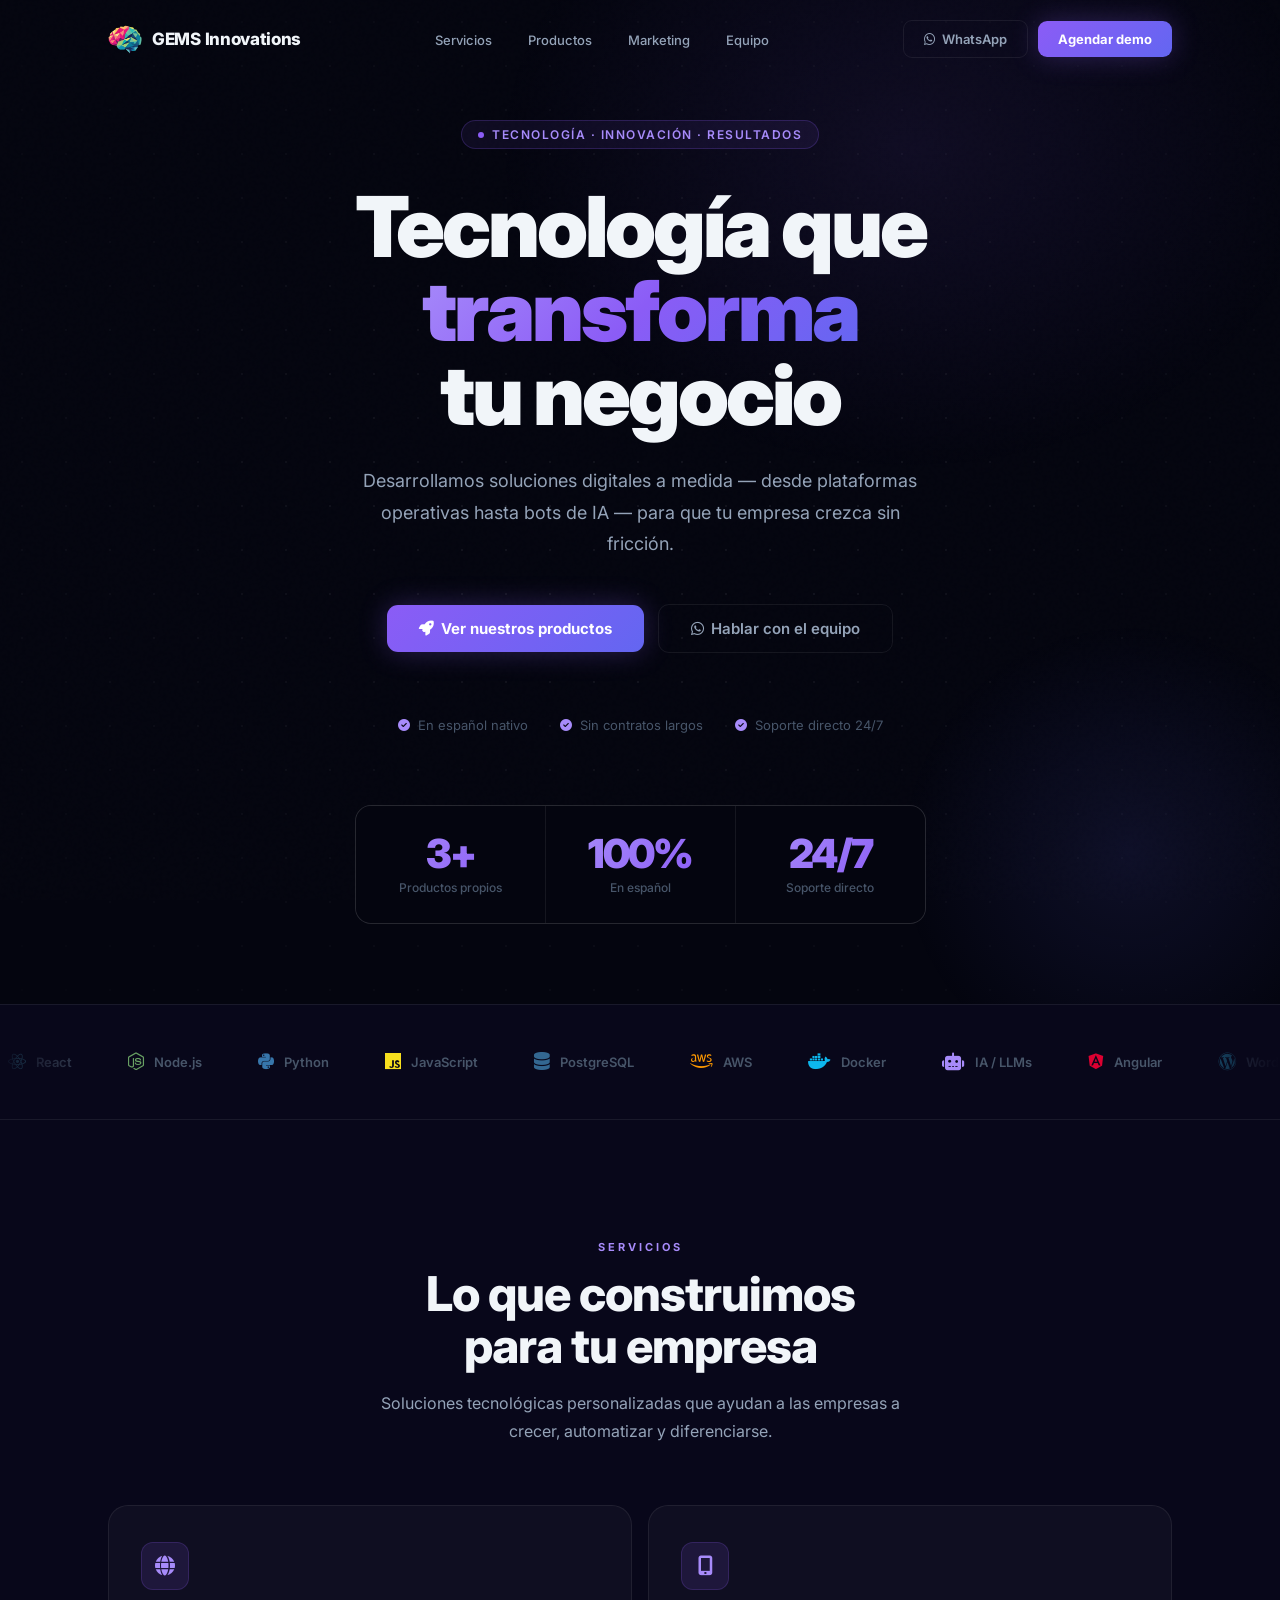
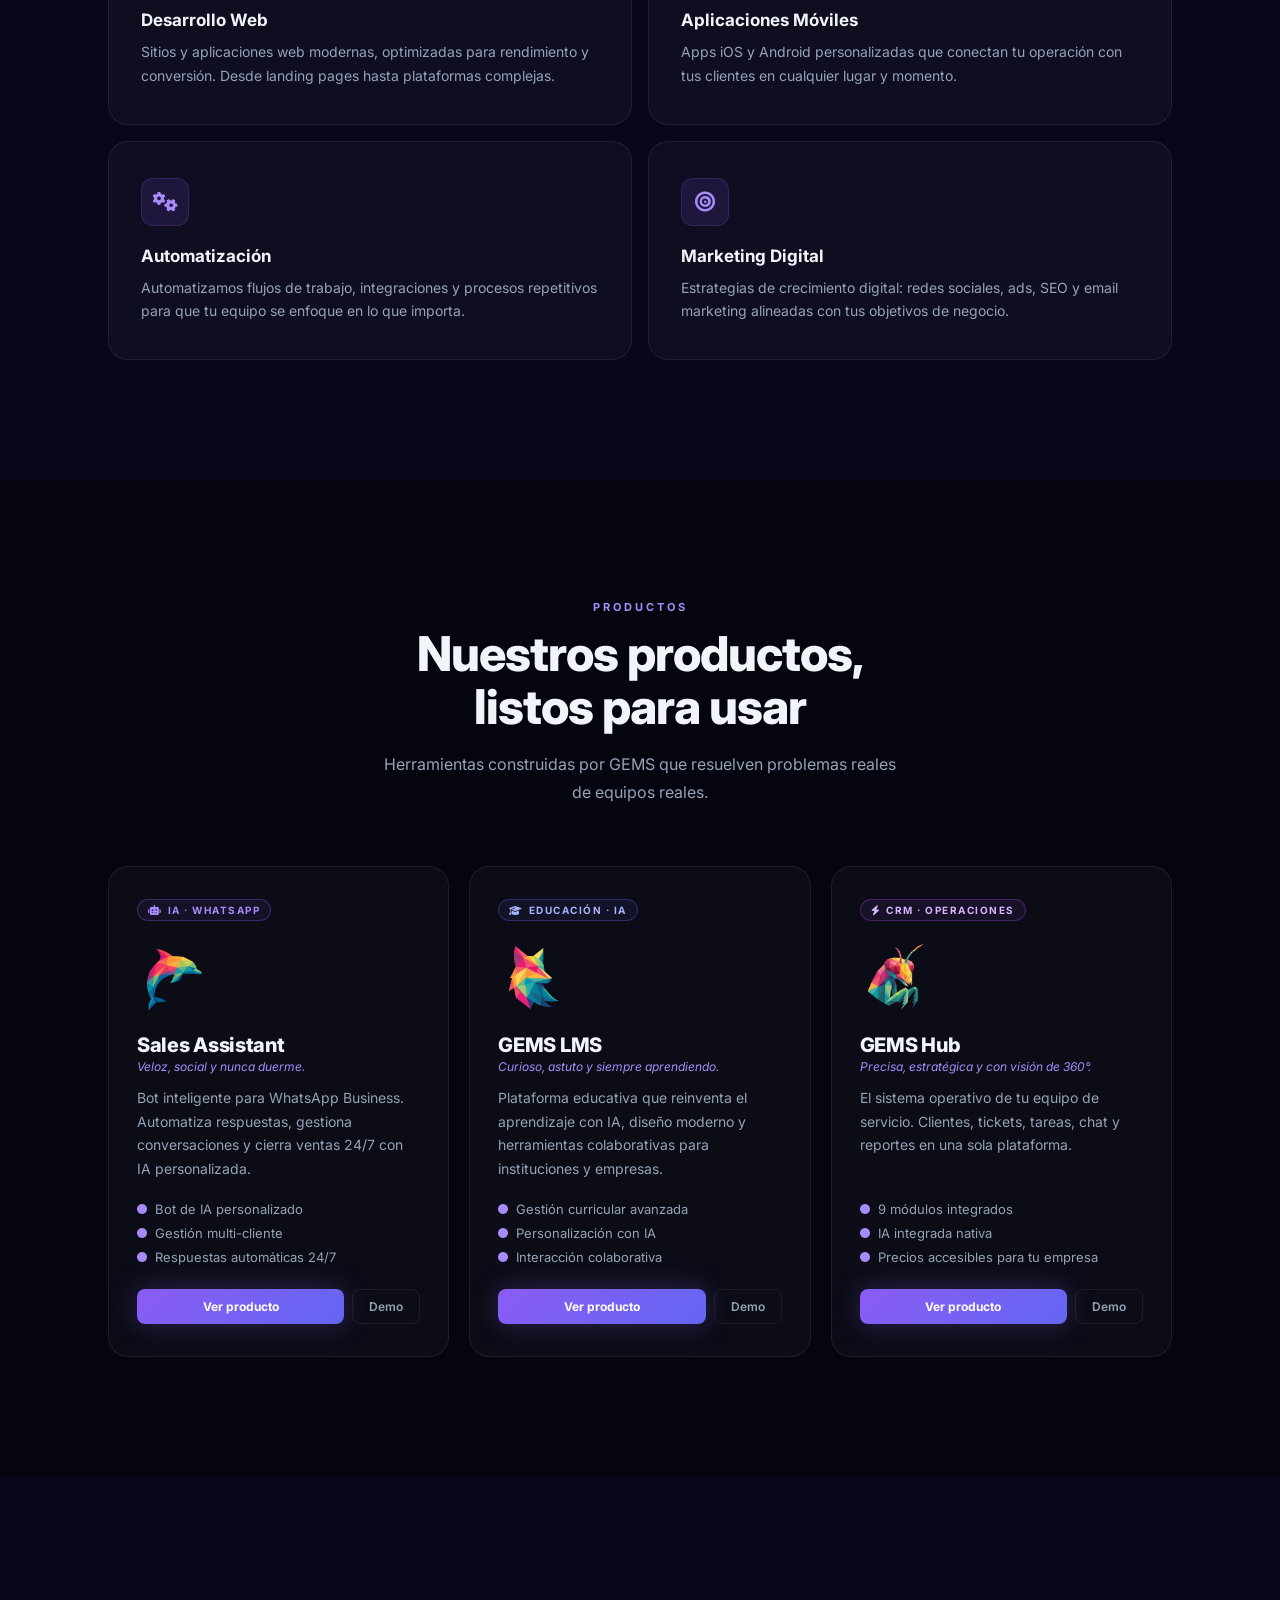
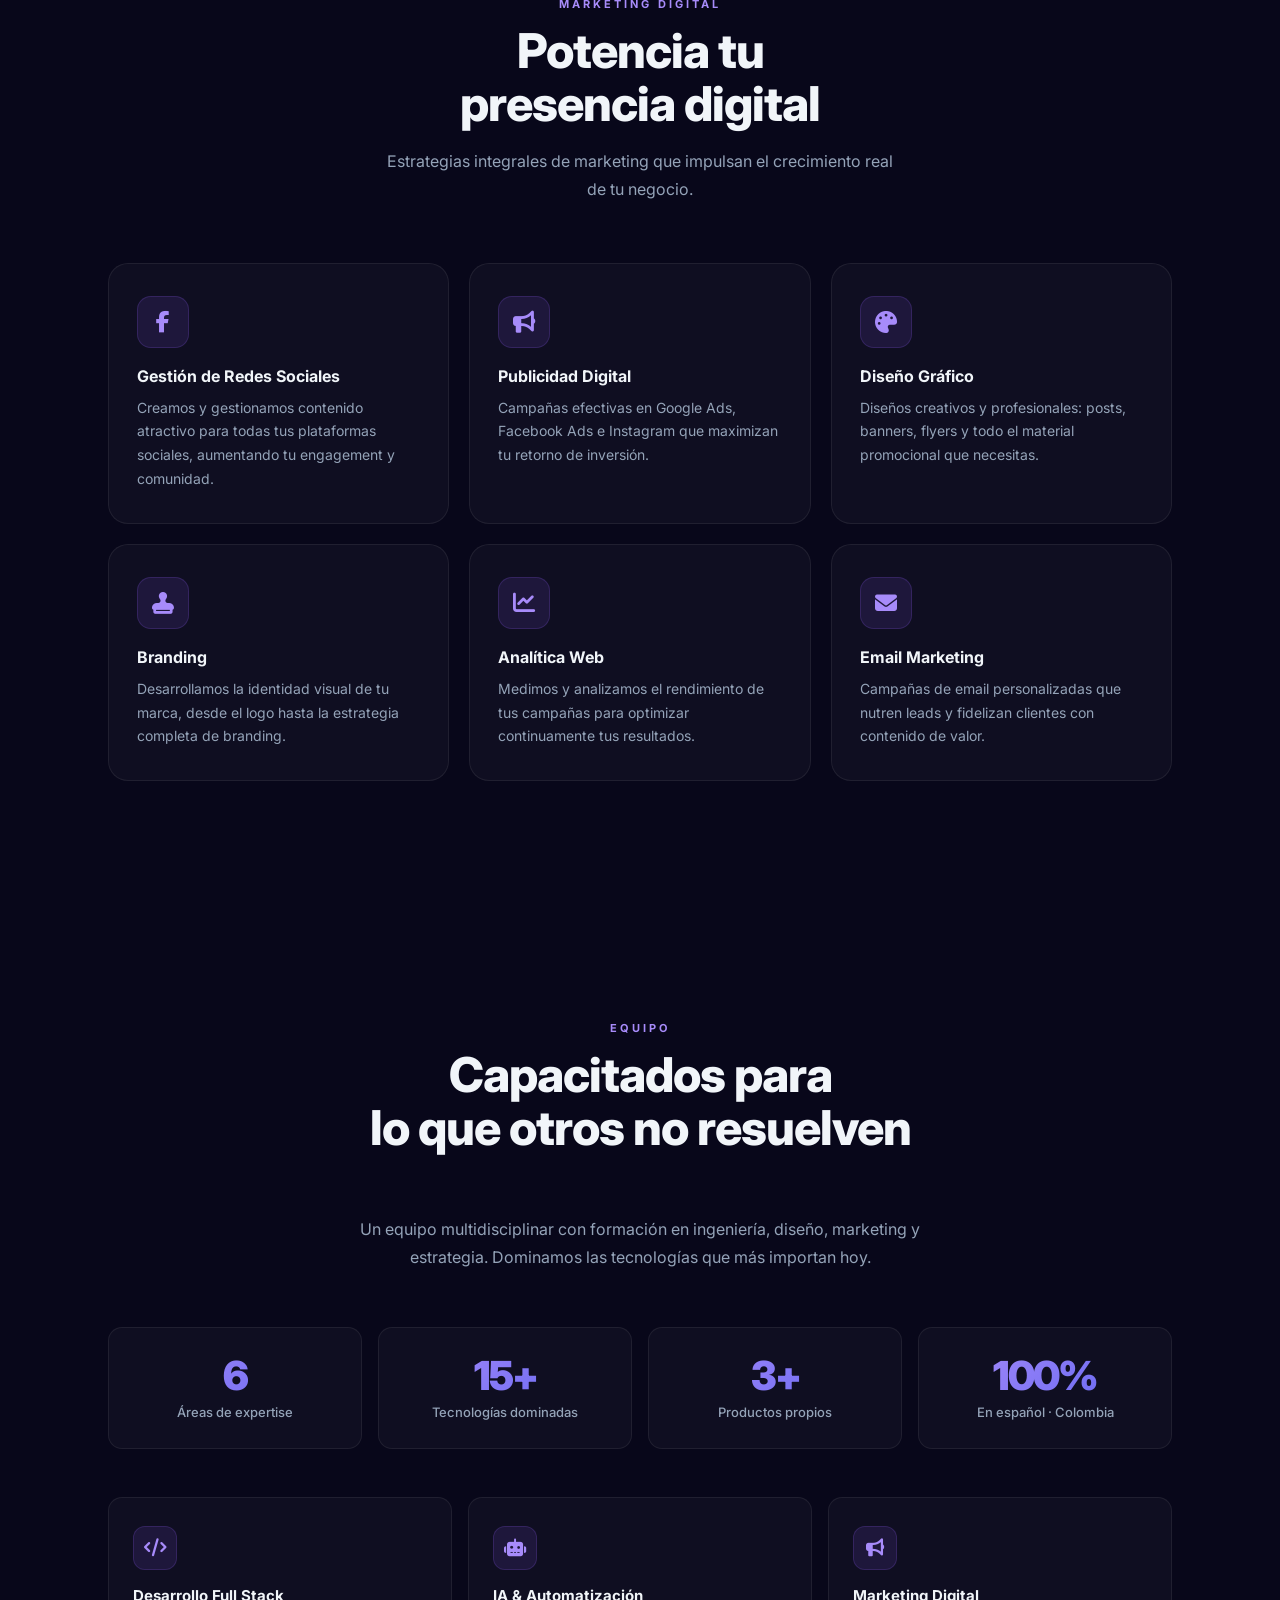
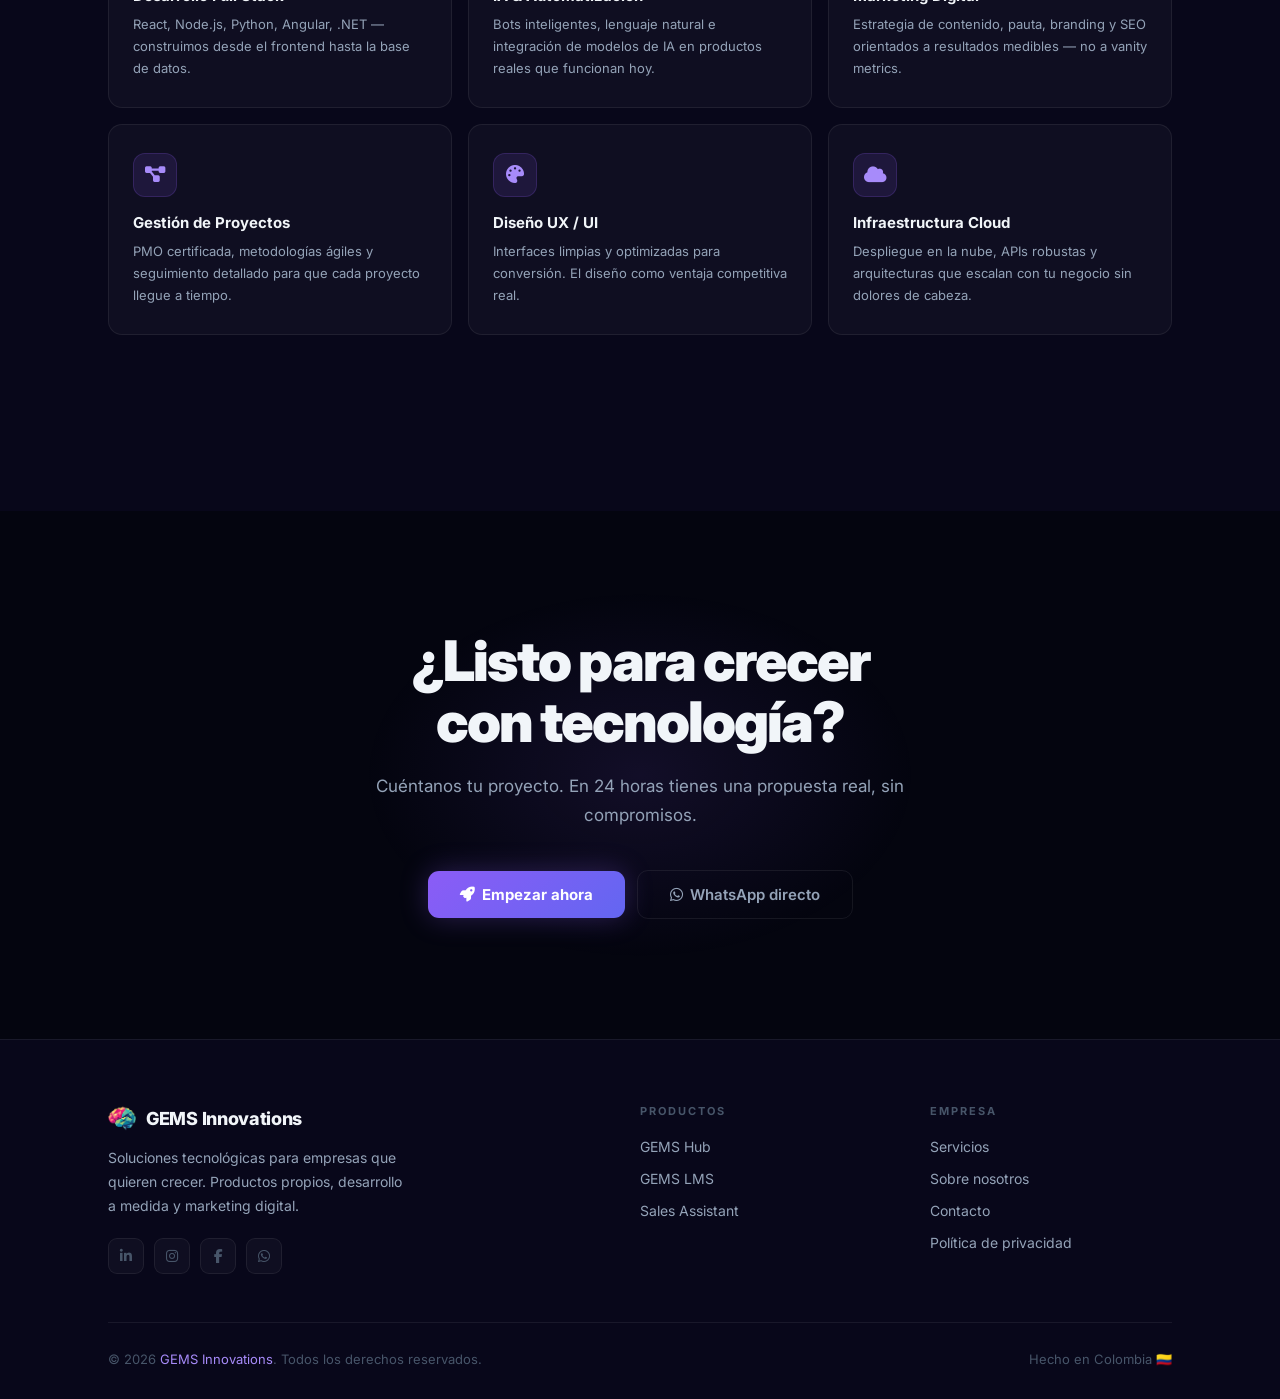
==== commit 63a64990: "feat: elimina seccion grid de tecnologias del index Co-Authored-By: Claude Sonnet 4.6 <noreply@anthr" ====
--- a/index.html
+++ b/index.html
@@ -433,29 +433,6 @@
   </div>
 </section>
 
-<!-- ── TECNOLOGÍAS ──────────────────────────────────────────────────────── -->
-<section class="section section--alt" id="tecnologias">
-  <div class="container">
-    <div class="sh center">
-      <div class="sh-label">Stack</div>
-      <h2 class="sh-title">Tecnologías que usamos</h2>
-    </div>
-    <div class="g-tech-grid">
-      <div class="g-tech-item reveal"><img src="assets/images/icons/python-original.svg" alt="Python"><p>Python</p></div>
-      <div class="g-tech-item reveal reveal-d1"><img src="assets/images/icons/nodejs-original.svg" alt="Node.js"><p>Node.js</p></div>
-      <div class="g-tech-item reveal reveal-d1"><img src="assets/images/icons/express-original.svg" alt="Express.js"><p>Express.js</p></div>
-      <div class="g-tech-item reveal reveal-d2"><img src="assets/images/icons/react-original.svg" alt="React"><p>React</p></div>
-      <div class="g-tech-item reveal reveal-d2"><img src="assets/images/icons/angularjs-original.svg" alt="Angular"><p>Angular</p></div>
-      <div class="g-tech-item reveal reveal-d3"><img src="assets/images/icons/javascript-original.svg" alt="JavaScript"><p>JavaScript</p></div>
-      <div class="g-tech-item reveal"><img src="assets/images/icons/html5-original.svg" alt="HTML5"><p>HTML5</p></div>
-      <div class="g-tech-item reveal reveal-d1"><img src="assets/images/icons/css3-original.svg" alt="CSS3"><p>CSS3</p></div>
-      <div class="g-tech-item reveal reveal-d1"><img src="assets/images/icons/java-original.svg" alt="Java"><p>Java</p></div>
-      <div class="g-tech-item reveal reveal-d2"><img src="assets/images/icons/csharp-original.svg" alt="C#"><p>C#</p></div>
-      <div class="g-tech-item reveal reveal-d2"><img src="assets/images/icons/wordpress-logo-svgrepo-com.svg" alt="WordPress"><p>WordPress</p></div>
-      <div class="g-tech-item reveal reveal-d3"><img src="assets/images/icons/python-original.svg" alt="FastAPI"><p>FastAPI</p></div>
-    </div>
-  </div>
-</section>
 
 <!-- ── CTA ──────────────────────────────────────────────────────────────── -->
 <section class="section g-cta">
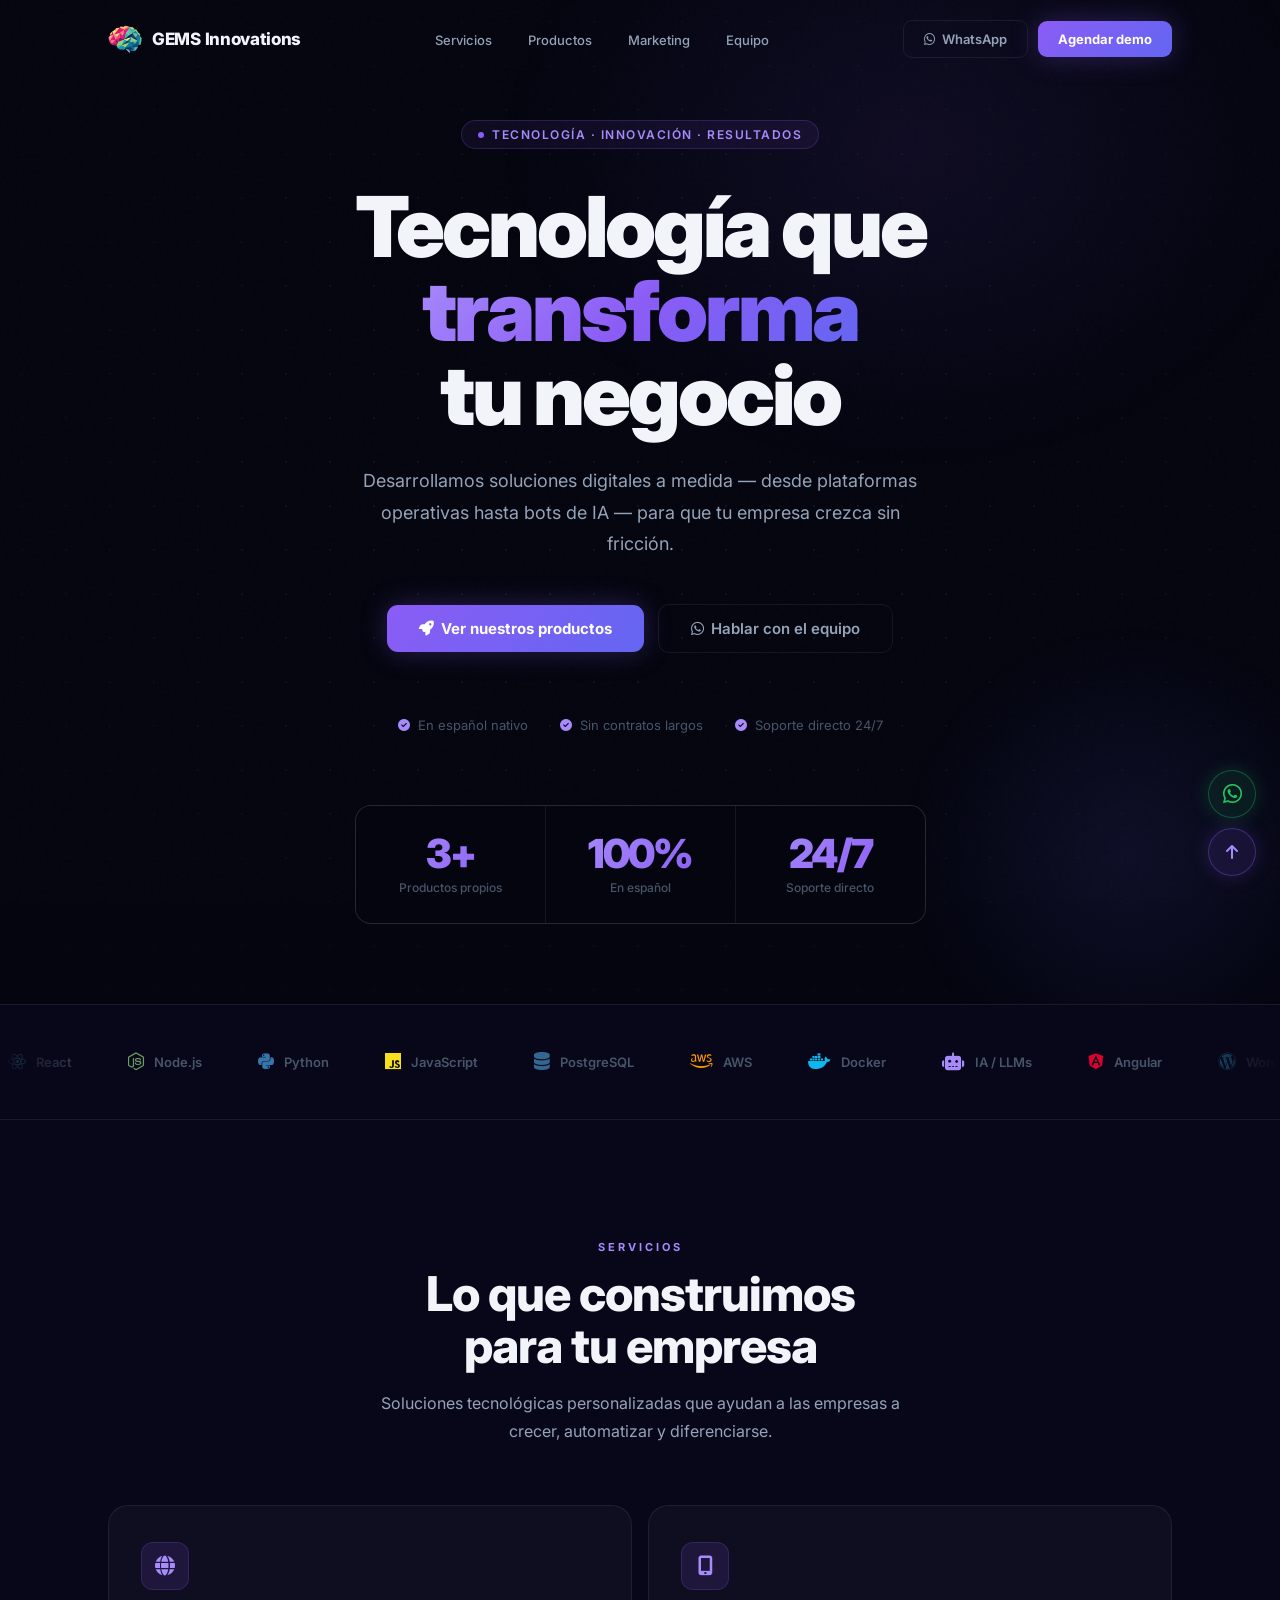
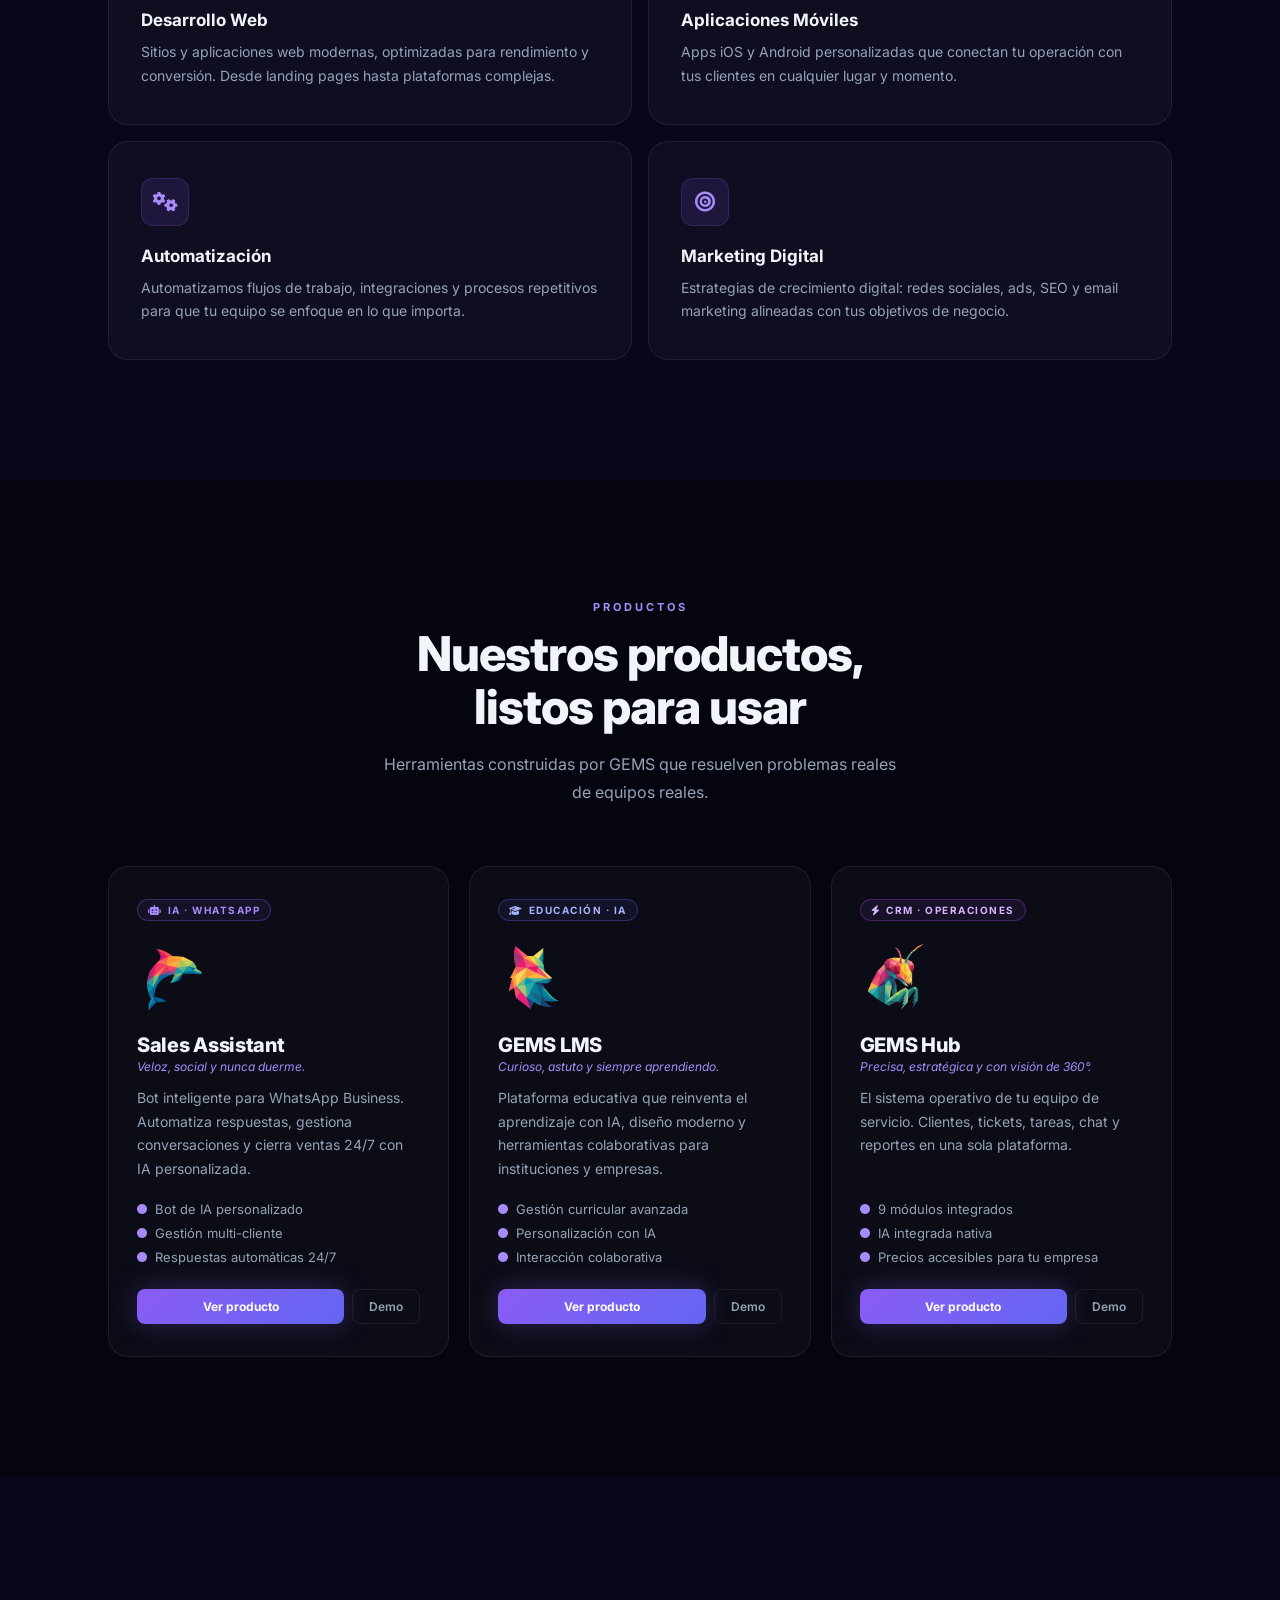
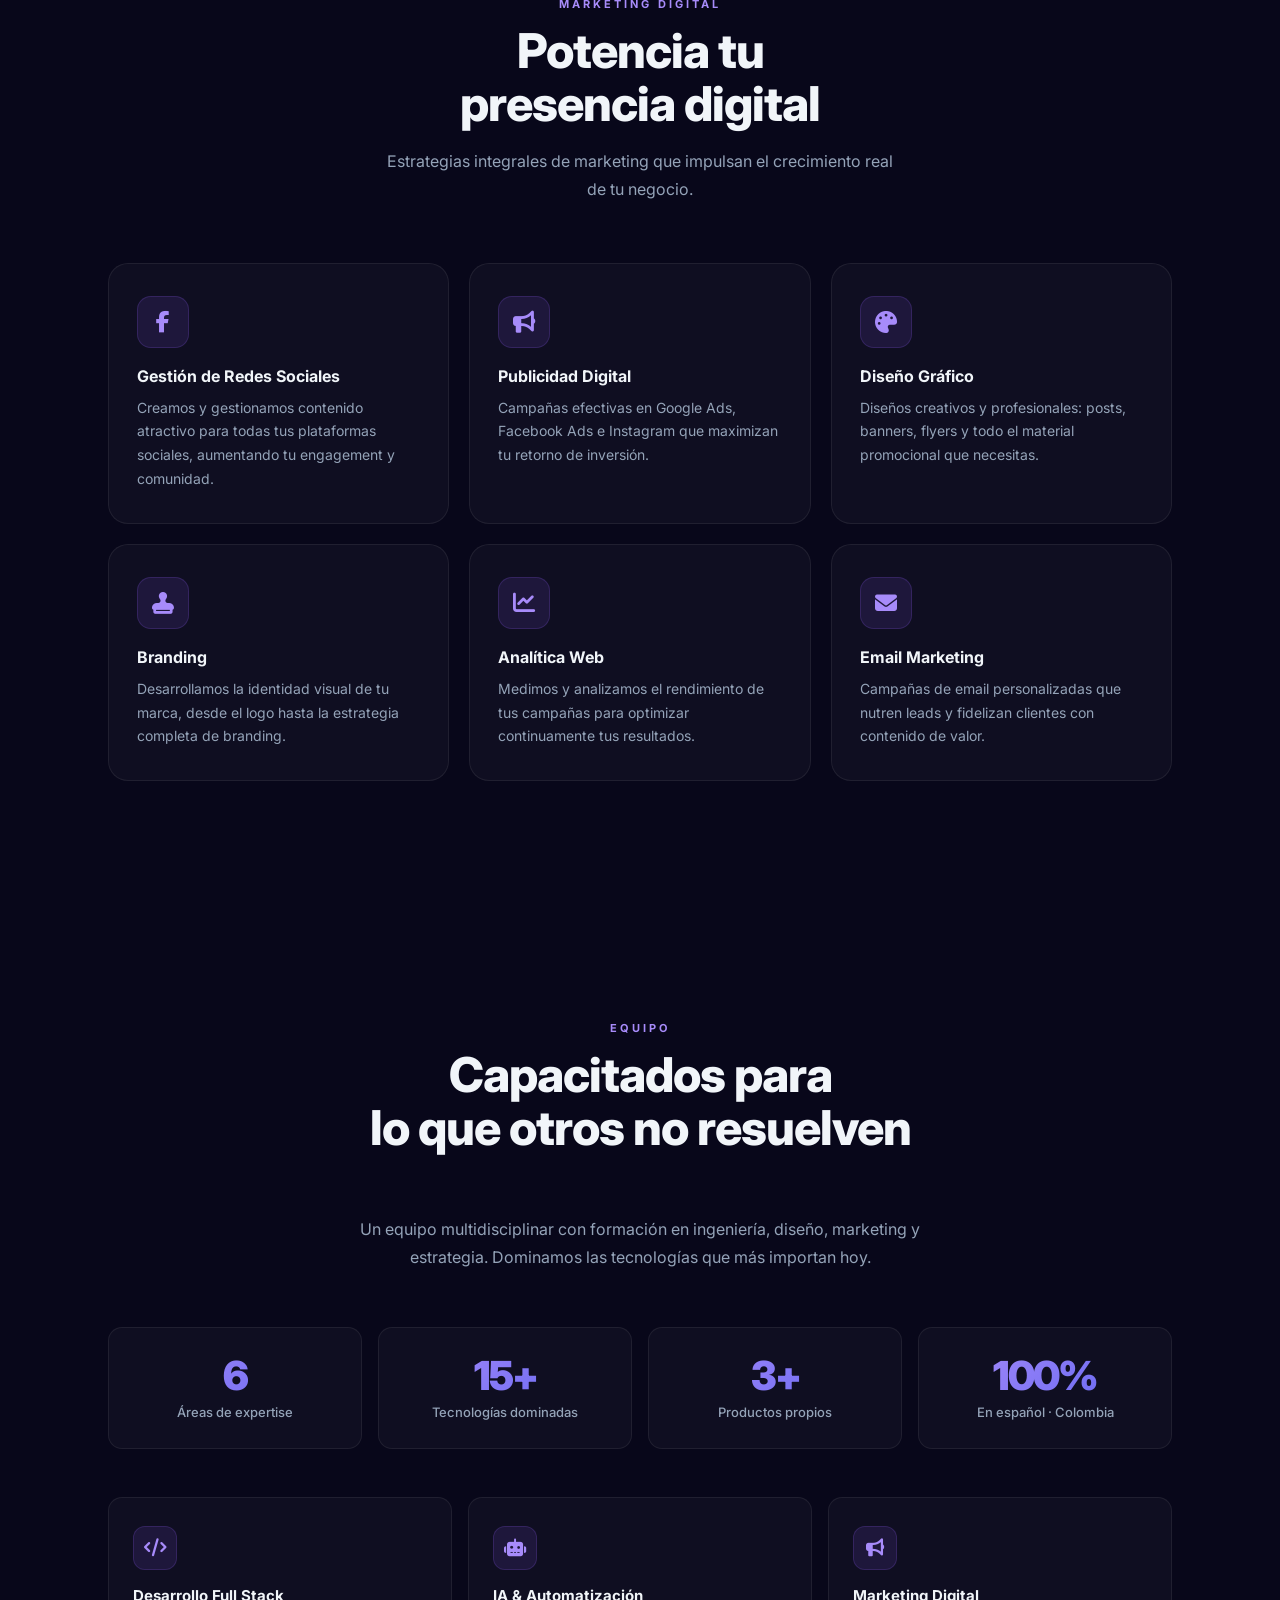
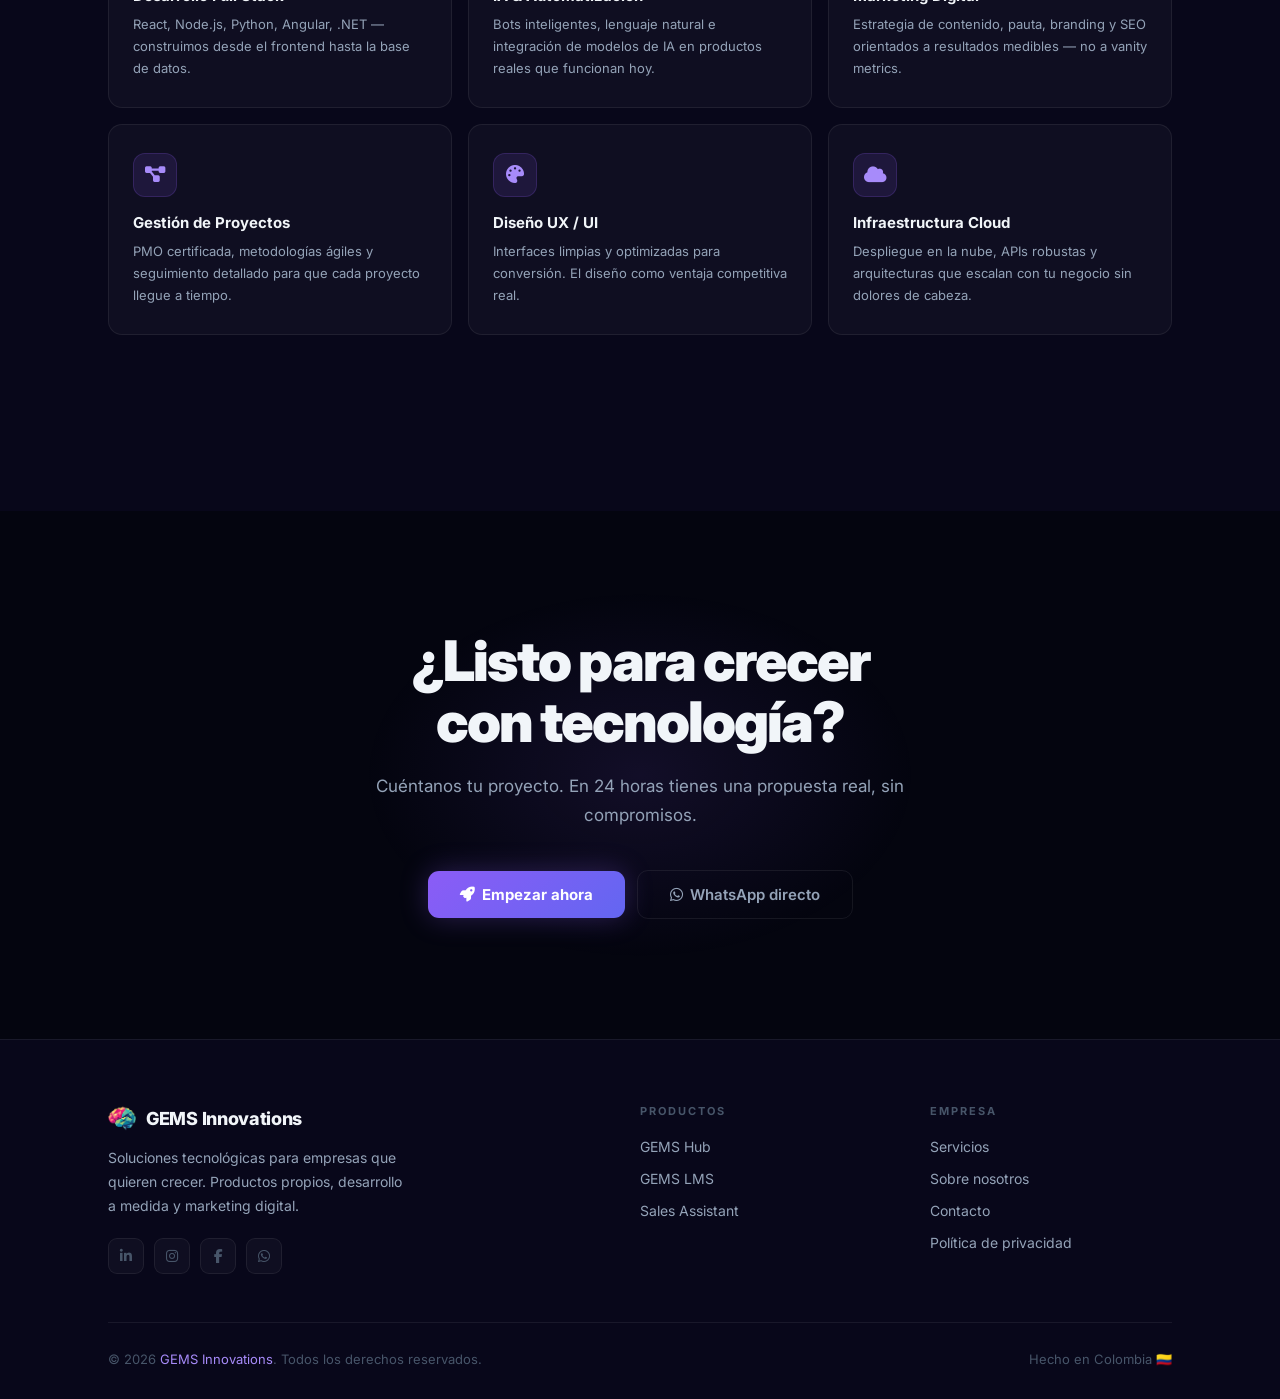
==== commit 198aaada: "feat: rediseno botones flotantes WA + scroll-top con glass morphism - Nuevo .g-fab-group agrupa ambo" ====
--- a/index.html
+++ b/index.html
@@ -98,8 +98,11 @@
 </head>
 <body>
 
-<!-- Scroll to top -->
-<button class="g-scroll-top" id="scrollTop" aria-label="Ir al inicio"><i class="fas fa-chevron-up"></i></button>
+<!-- FAB group -->
+<div class="g-fab-group">
+  <a href="https://walink.co/c802b5" target="_blank" class="g-wa-fab" aria-label="WhatsApp"><i class="fab fa-whatsapp"></i></a>
+  <button class="g-scroll-top" id="scrollTop" aria-label="Ir al inicio"><i class="fas fa-arrow-up"></i></button>
+</div>
 
 <!-- ── NAVBAR ──────────────────────────────────────────────────────────── -->
 <nav class="g-nav" id="nav">
--- a/assets/css/gems-design-system.css
+++ b/assets/css/gems-design-system.css
@@ -552,19 +552,51 @@
 .g-footer-bottom p { font-size: 13px; color: var(--text-3); }
 .g-footer-bottom span { color: var(--purple-light); }
 
-/* ── SCROLL TO TOP ───────────────────────────────────────────────────────── */
+/* ── FLOATING ACTION BUTTONS ─────────────────────────────────────────────── */
+.g-fab-group {
+  position: fixed; bottom: 24px; right: 24px; z-index: 90;
+  display: flex; flex-direction: column; align-items: center; gap: 10px;
+}
+
+/* WhatsApp FAB */
+.g-wa-fab {
+  width: 48px; height: 48px; border-radius: 50%;
+  background: rgba(34,197,94,0.1);
+  border: 1px solid rgba(34,197,94,0.35);
+  backdrop-filter: blur(12px); -webkit-backdrop-filter: blur(12px);
+  display: flex; align-items: center; justify-content: center;
+  color: #22c55e; font-size: 22px;
+  box-shadow: 0 0 20px rgba(34,197,94,0.2);
+  text-decoration: none; transition: all 0.25s var(--ease);
+  cursor: pointer;
+}
+.g-wa-fab:hover {
+  background: rgba(34,197,94,0.2);
+  box-shadow: 0 0 32px rgba(34,197,94,0.4);
+  transform: translateY(-2px) scale(1.05);
+  border-color: rgba(34,197,94,0.6);
+}
+
+/* Scroll to top FAB */
 .g-scroll-top {
-  position: fixed; bottom: 28px; right: 28px; z-index: 90;
-  width: 42px; height: 42px; border-radius: 50%;
-  background: linear-gradient(135deg, var(--purple), var(--indigo));
-  border: none; color: #fff; font-size: 16px;
-  display: flex; align-items: center; justify-content: center;
-  cursor: pointer; box-shadow: 0 0 20px var(--purple-glow);
+  width: 48px; height: 48px; border-radius: 50%;
+  background: rgba(139,92,246,0.12);
+  border: 1px solid rgba(139,92,246,0.35);
+  backdrop-filter: blur(12px); -webkit-backdrop-filter: blur(12px);
+  color: var(--purple-light); font-size: 16px;
+  display: flex; align-items: center; justify-content: center;
+  cursor: pointer;
+  box-shadow: 0 0 20px rgba(139,92,246,0.2);
   opacity: 0; transform: translateY(10px);
   transition: all 0.3s var(--ease);
 }
 .g-scroll-top.visible { opacity: 1; transform: translateY(0); }
-.g-scroll-top:hover { transform: translateY(-3px); filter: brightness(1.1); }
+.g-scroll-top:hover {
+  background: rgba(139,92,246,0.22);
+  box-shadow: 0 0 32px rgba(139,92,246,0.4);
+  transform: translateY(-2px) scale(1.05);
+  border-color: rgba(139,92,246,0.6);
+}
 
 /* ── SCROLL REVEAL ───────────────────────────────────────────────────────── */
 .reveal { opacity: 0; transform: translateY(28px); transition: opacity 0.6s ease, transform 0.6s ease; }
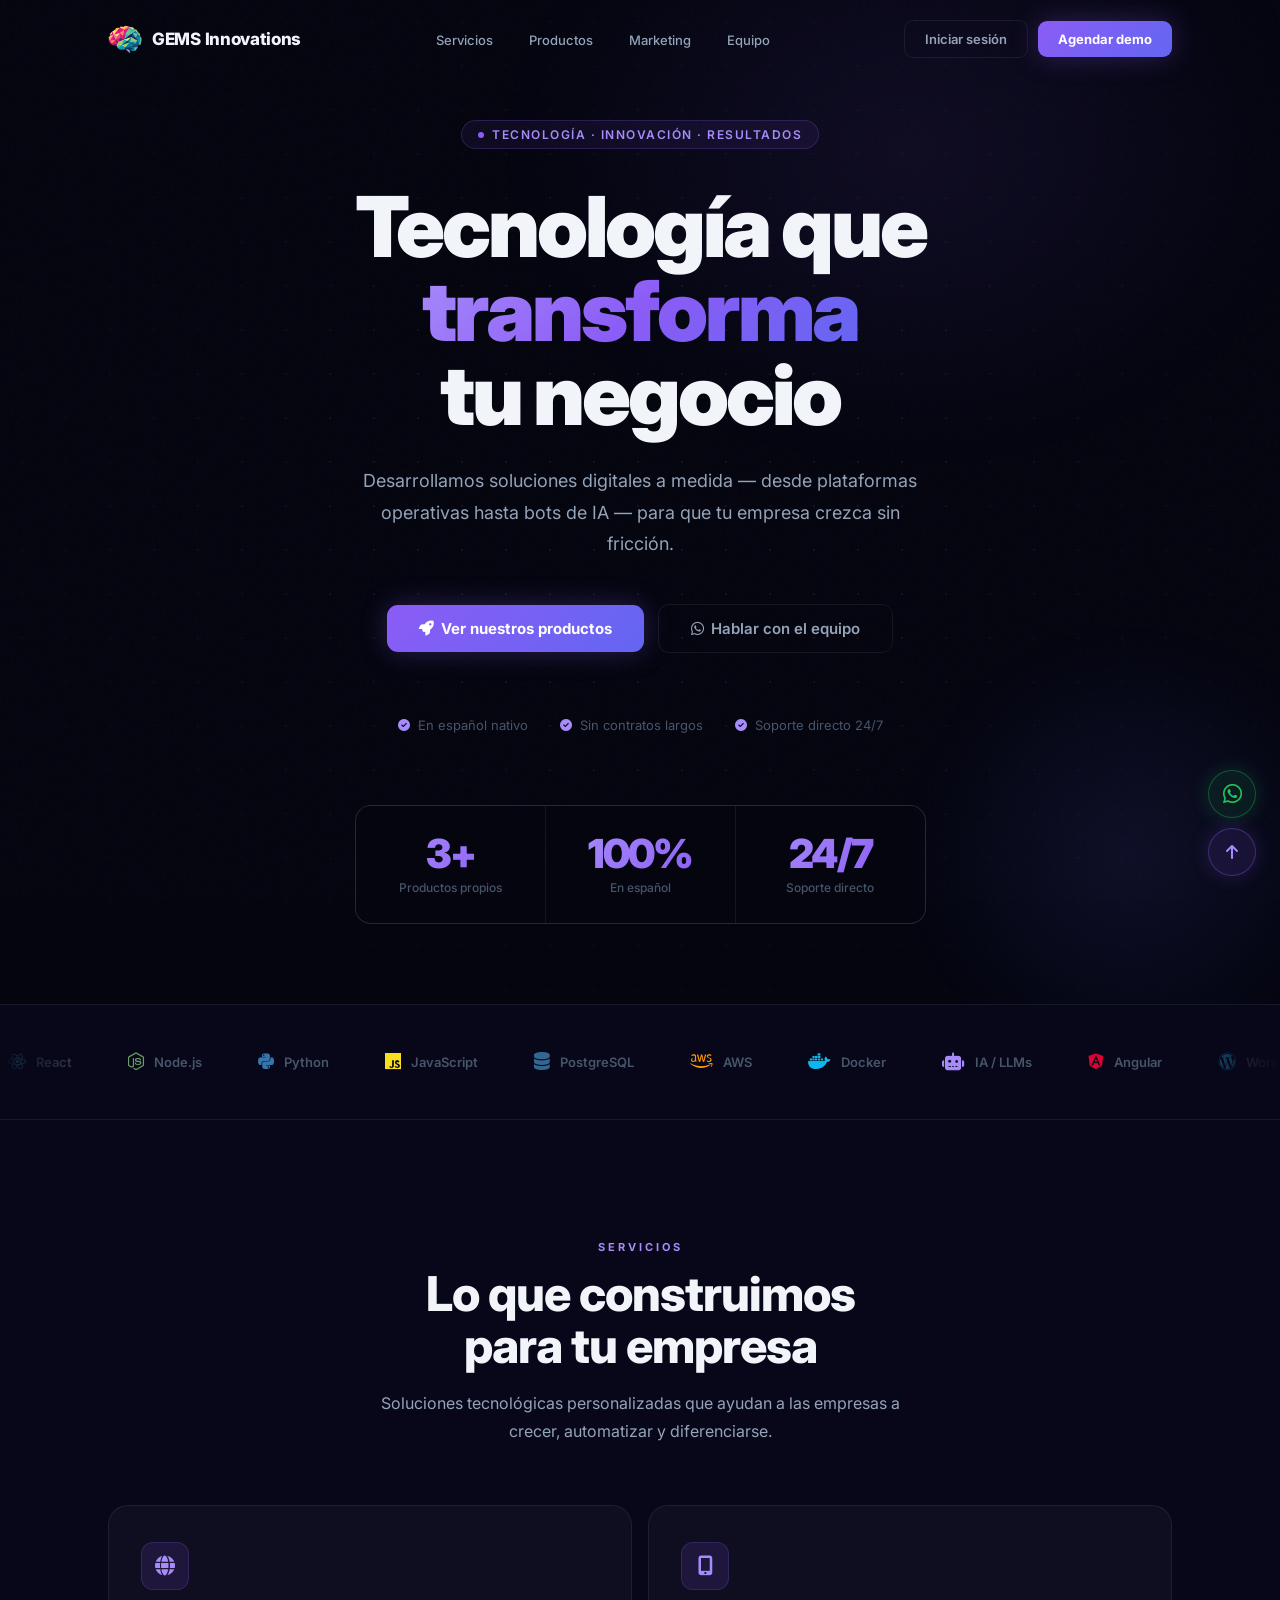
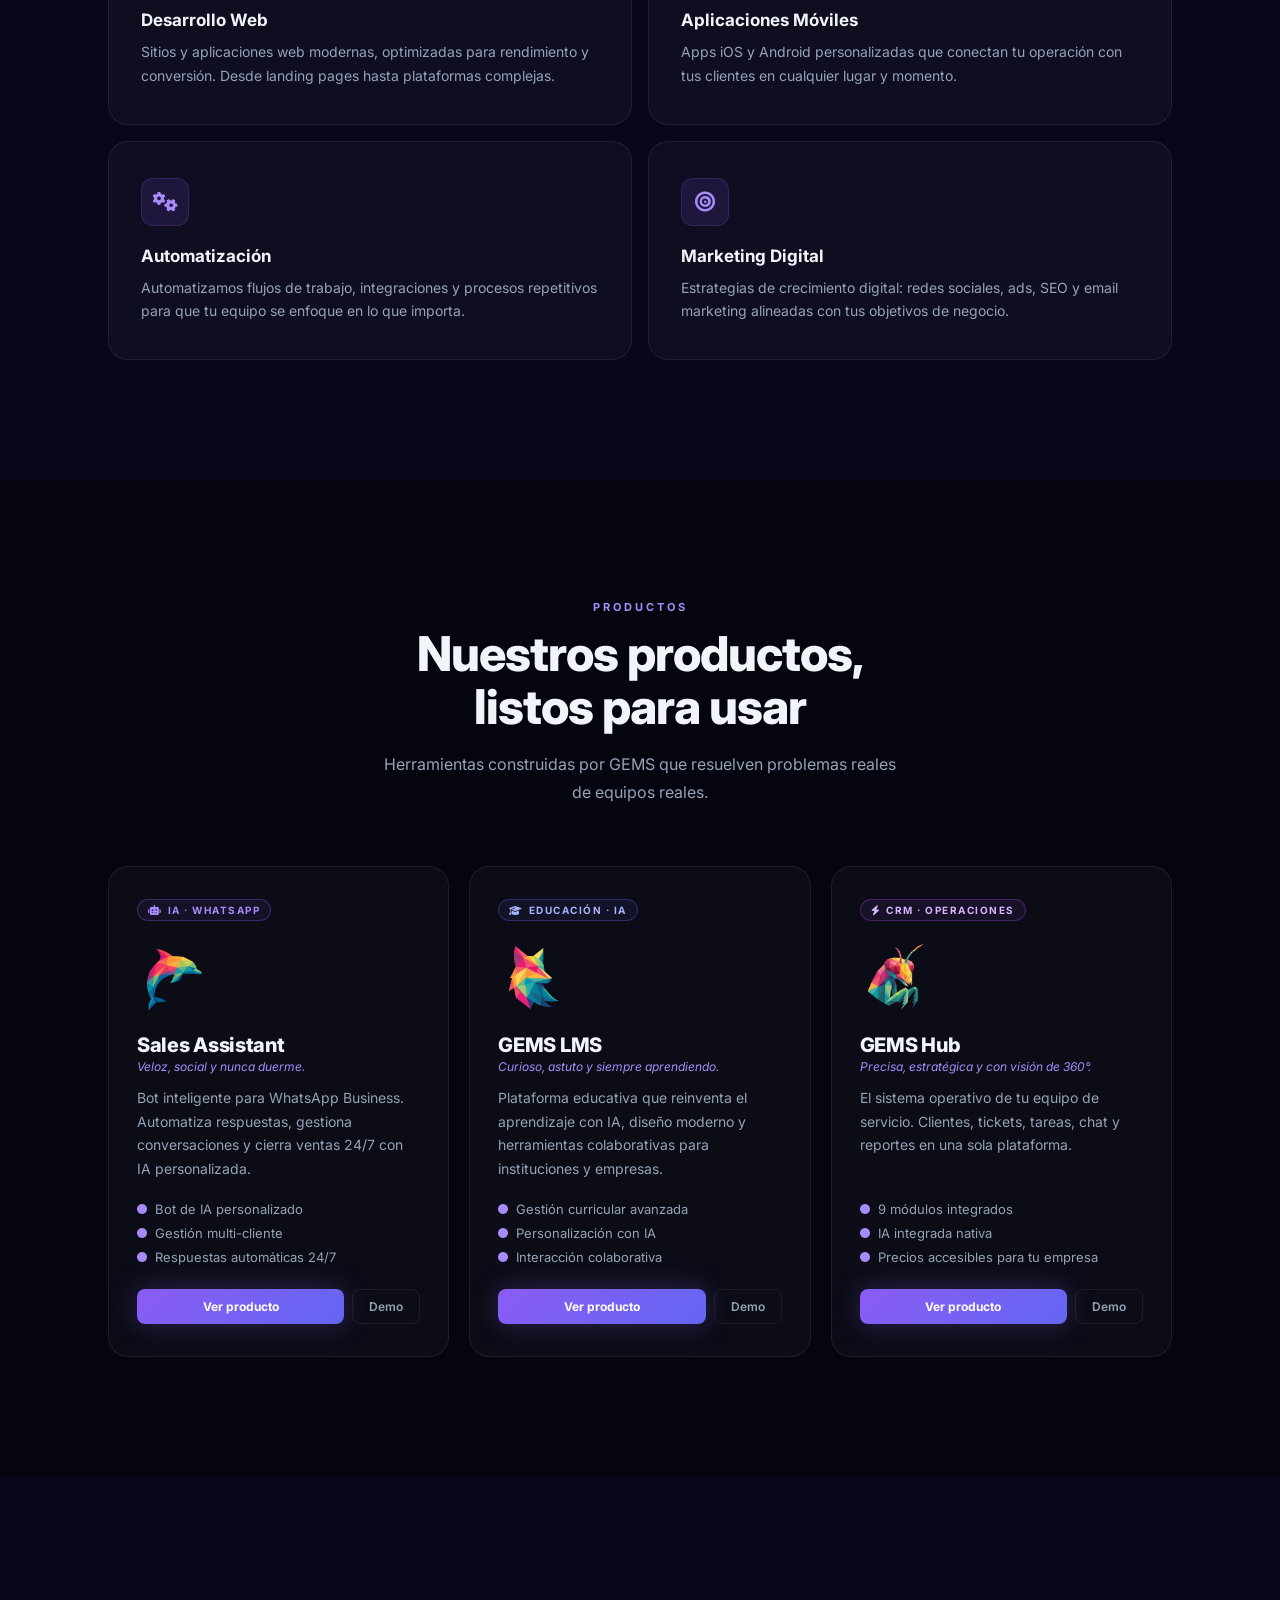
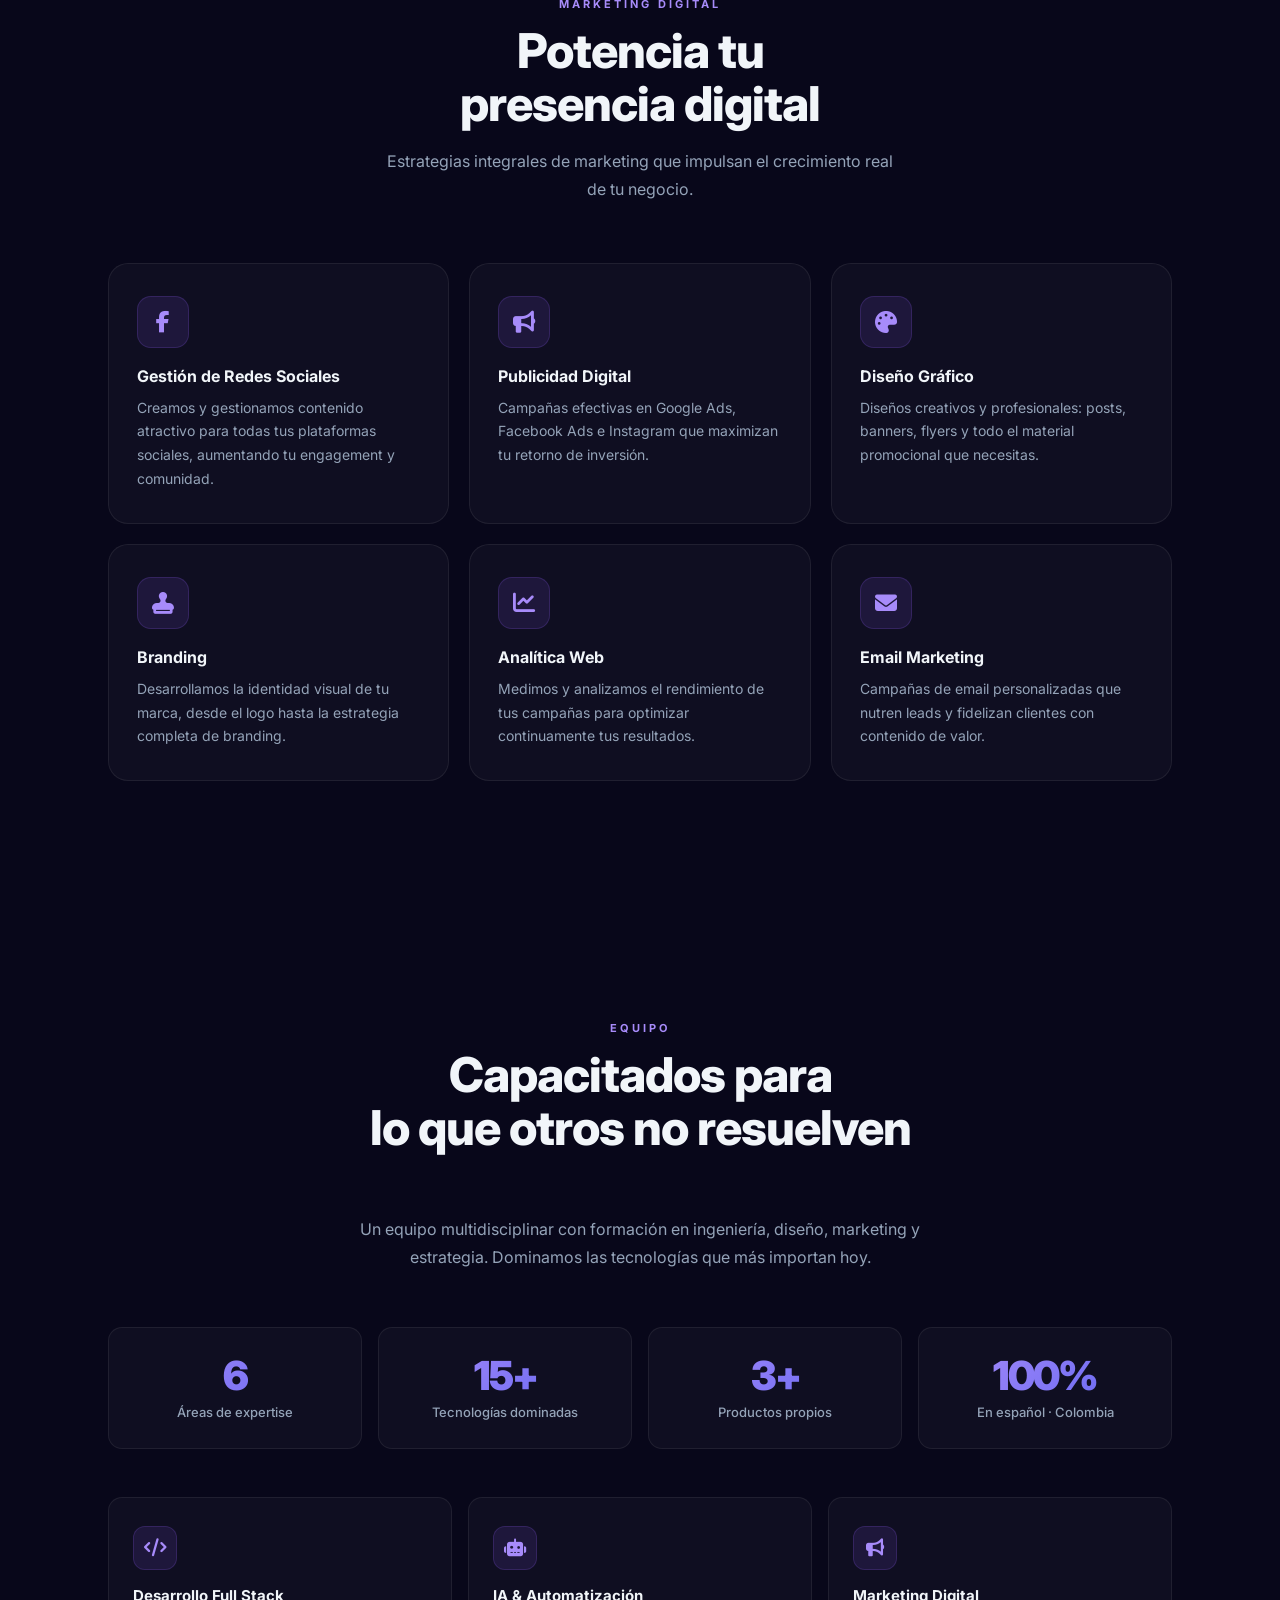
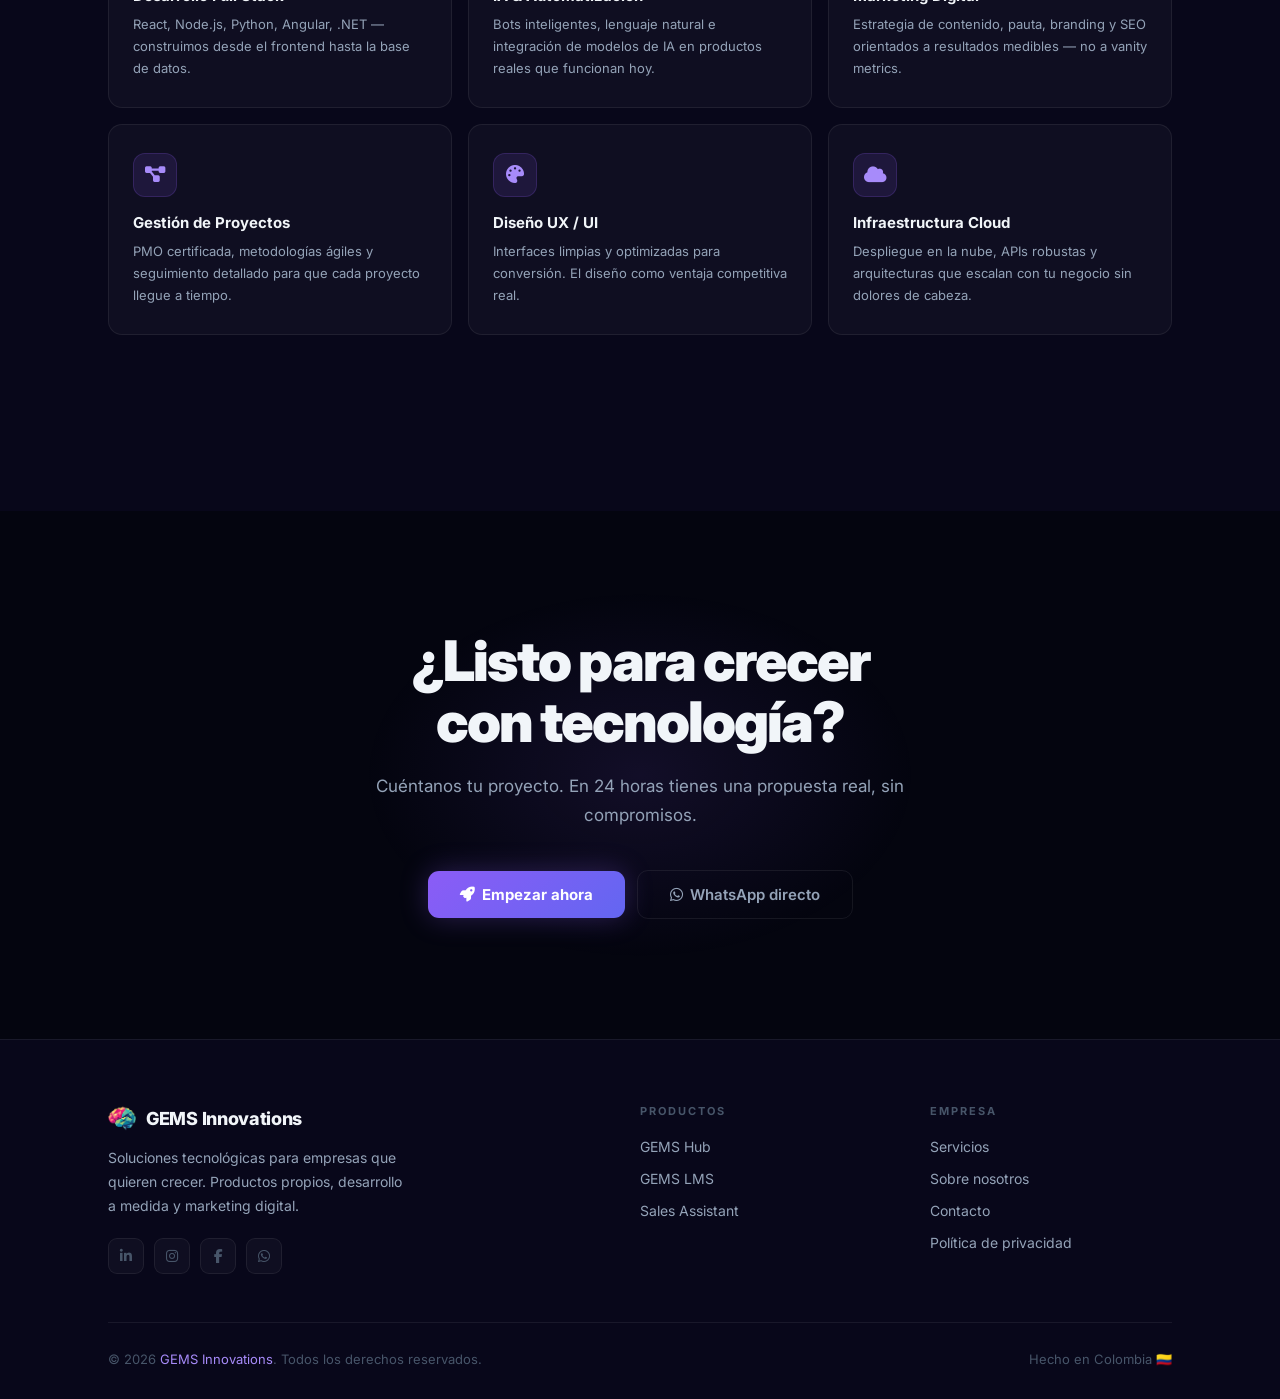
==== commit 29325dca: "Update links to hub.gemsinnovations.com" ====
--- a/index.html
+++ b/index.html
@@ -119,7 +119,7 @@
         <li><a href="#equipo">Equipo</a></li>
       </ul>
       <div class="g-nav__cta">
-        <a href="https://walink.co/c802b5" target="_blank" class="btn btn-ghost"><i class="fab fa-whatsapp"></i> WhatsApp</a>
+        <a href="https://hub.gemsinnovations.com/login" class="btn btn-ghost">Iniciar sesión</a>
         <a href="https://walink.co/c802b5" target="_blank" class="btn btn-primary">Agendar demo</a>
       </div>
       <button class="g-nav__hamburger" id="hamburger" aria-label="Abrir menú">
@@ -134,8 +134,8 @@
   <a href="#marketing">Marketing</a>
   <a href="#equipo">Equipo</a>
   <div class="g-nav__mobile-cta">
-    <a href="https://walink.co/c802b5" target="_blank" class="btn btn-primary" style="justify-content:center;"><i class="fab fa-whatsapp"></i> WhatsApp</a>
-    <a href="https://walink.co/c802b5" target="_blank" class="btn btn-ghost" style="justify-content:center;">Agendar demo</a>
+    <a href="https://hub.gemsinnovations.com/login" class="btn btn-ghost" style="justify-content:center;">Iniciar sesión</a>
+    <a href="https://walink.co/c802b5" target="_blank" class="btn btn-primary" style="justify-content:center;">Agendar demo</a>
   </div>
 </div>
 
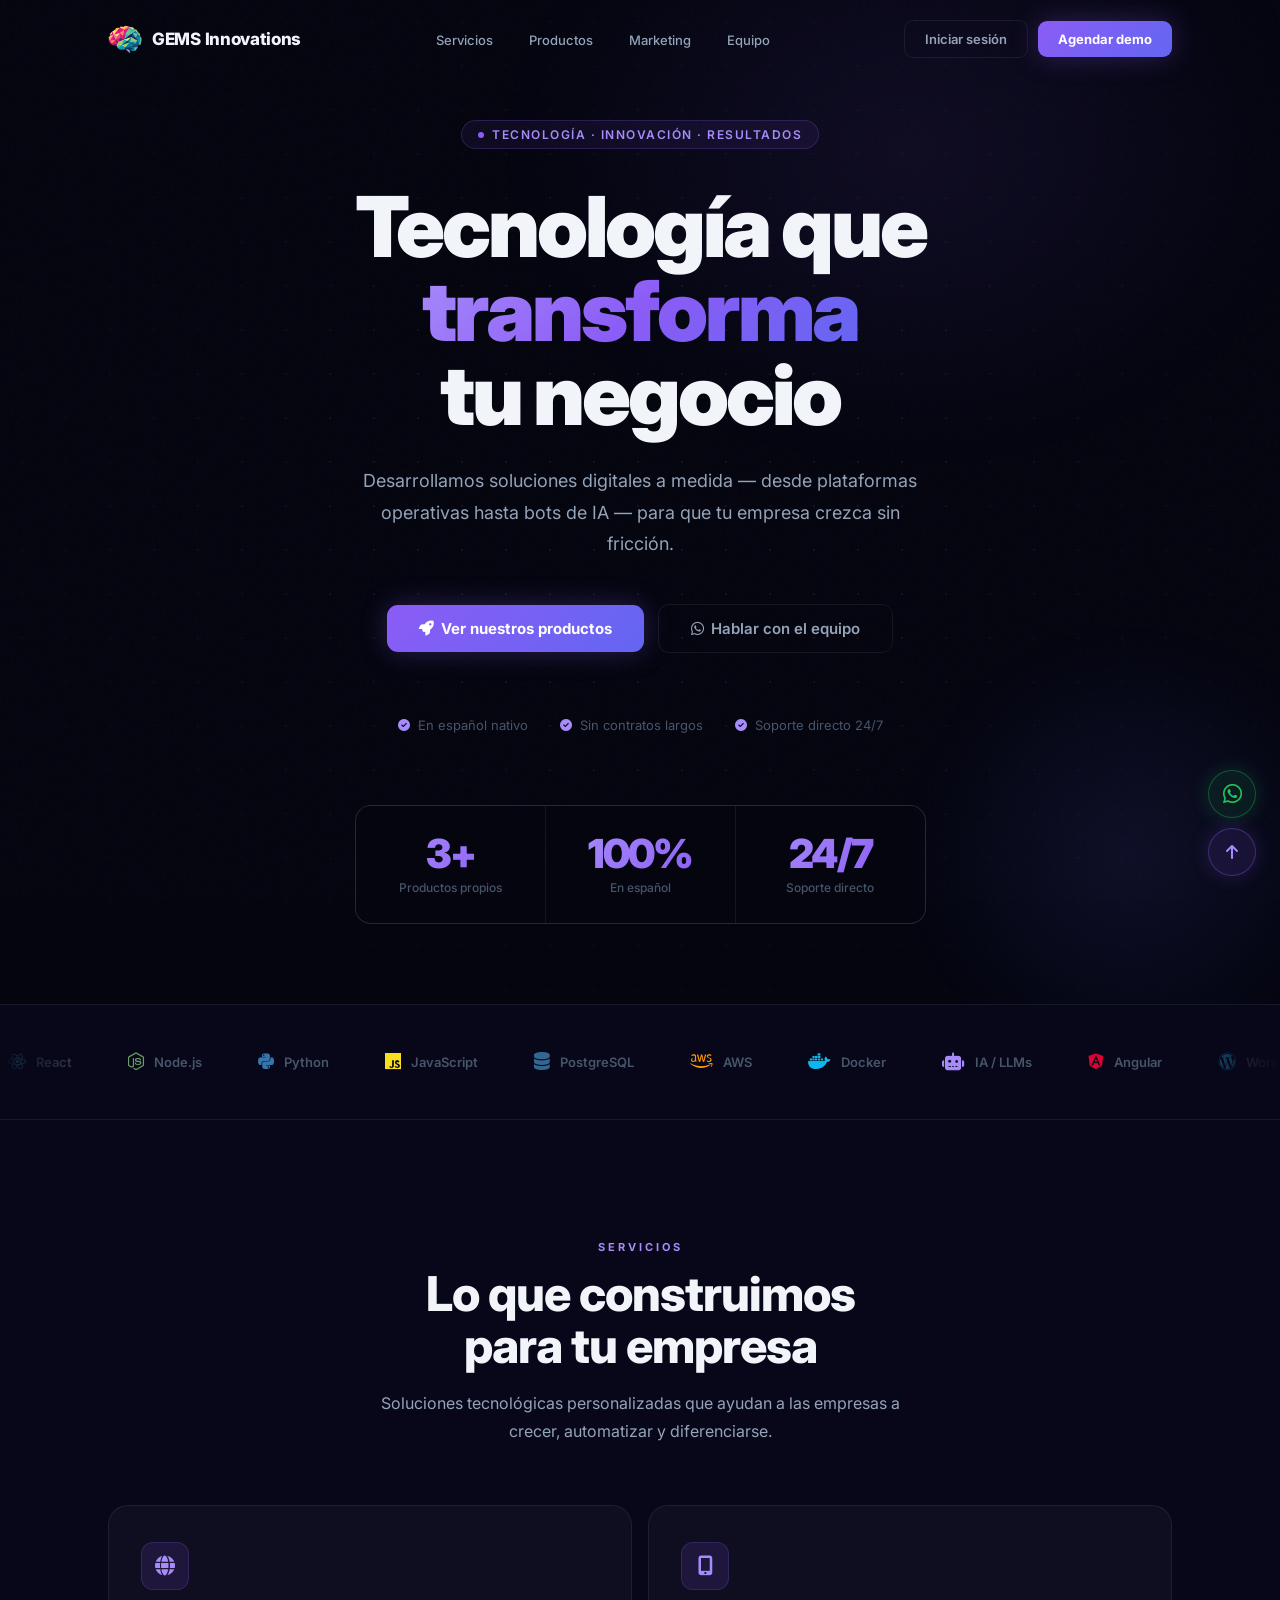
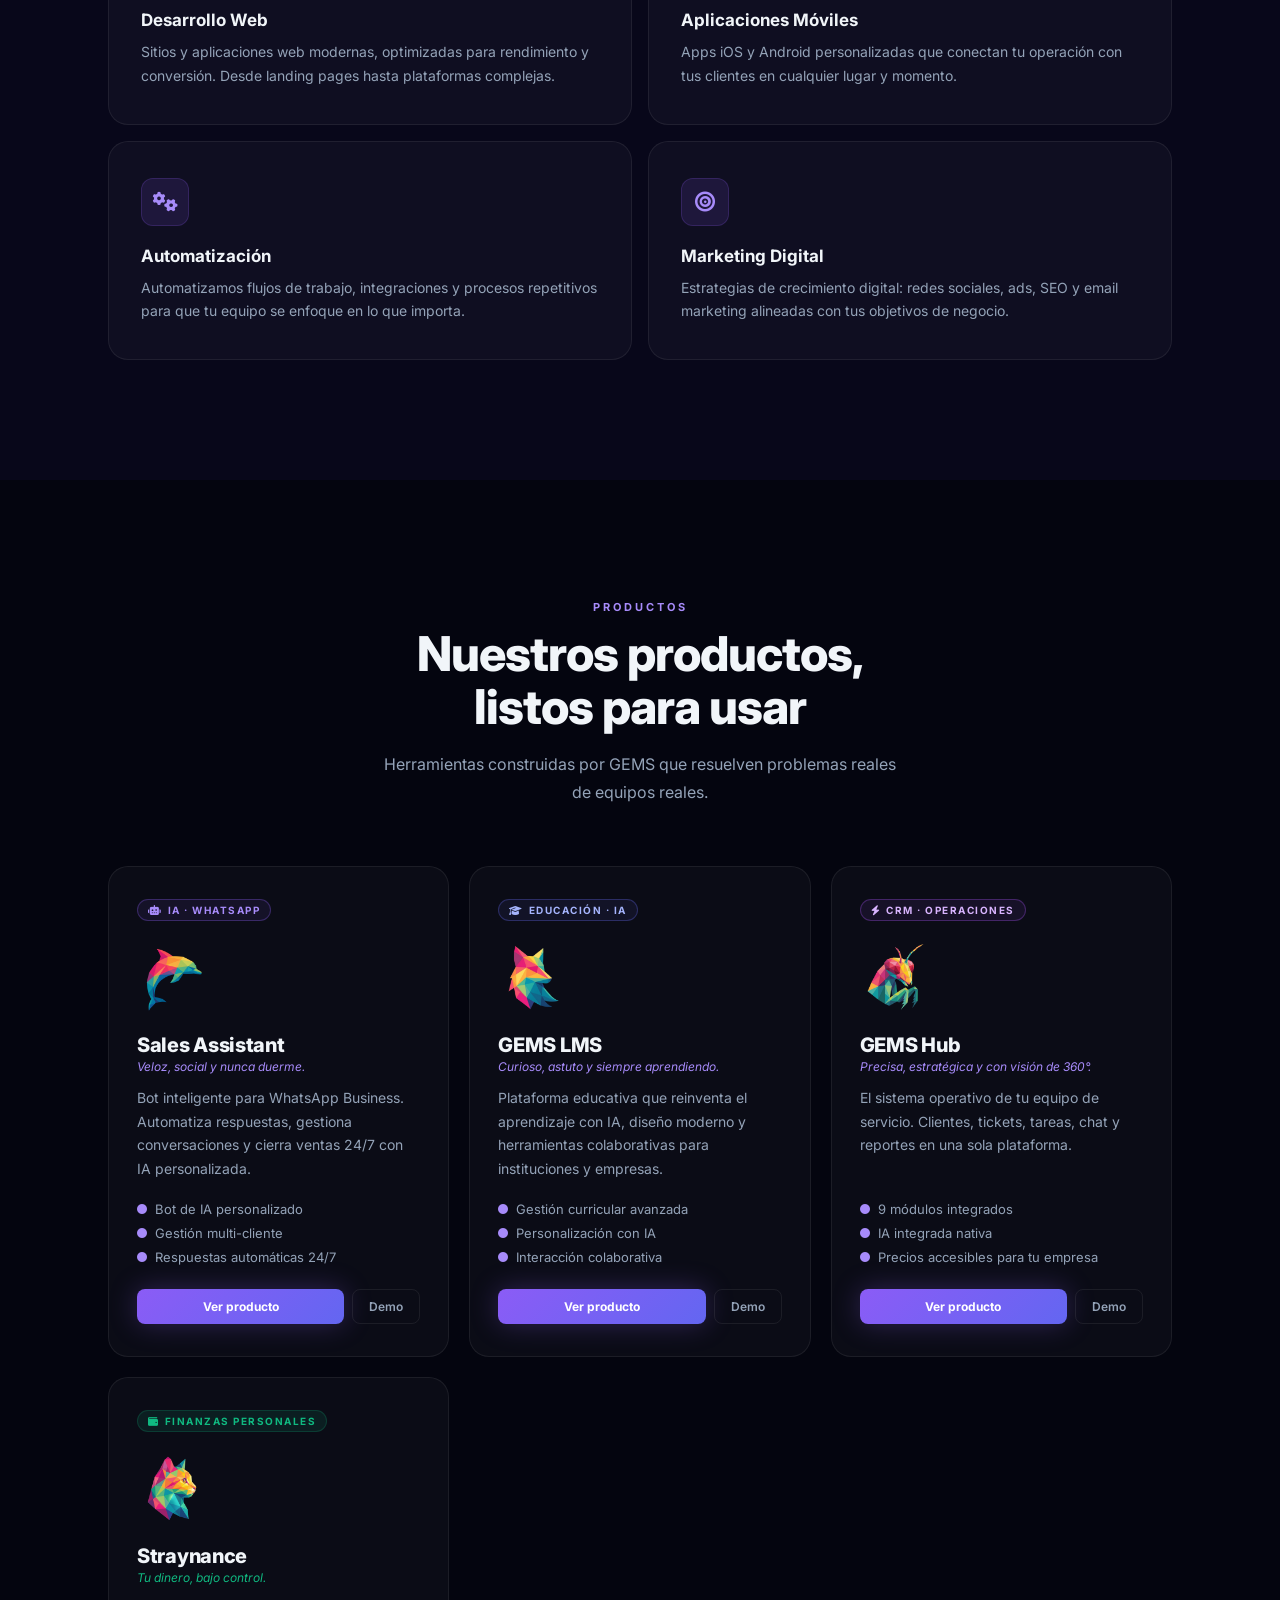
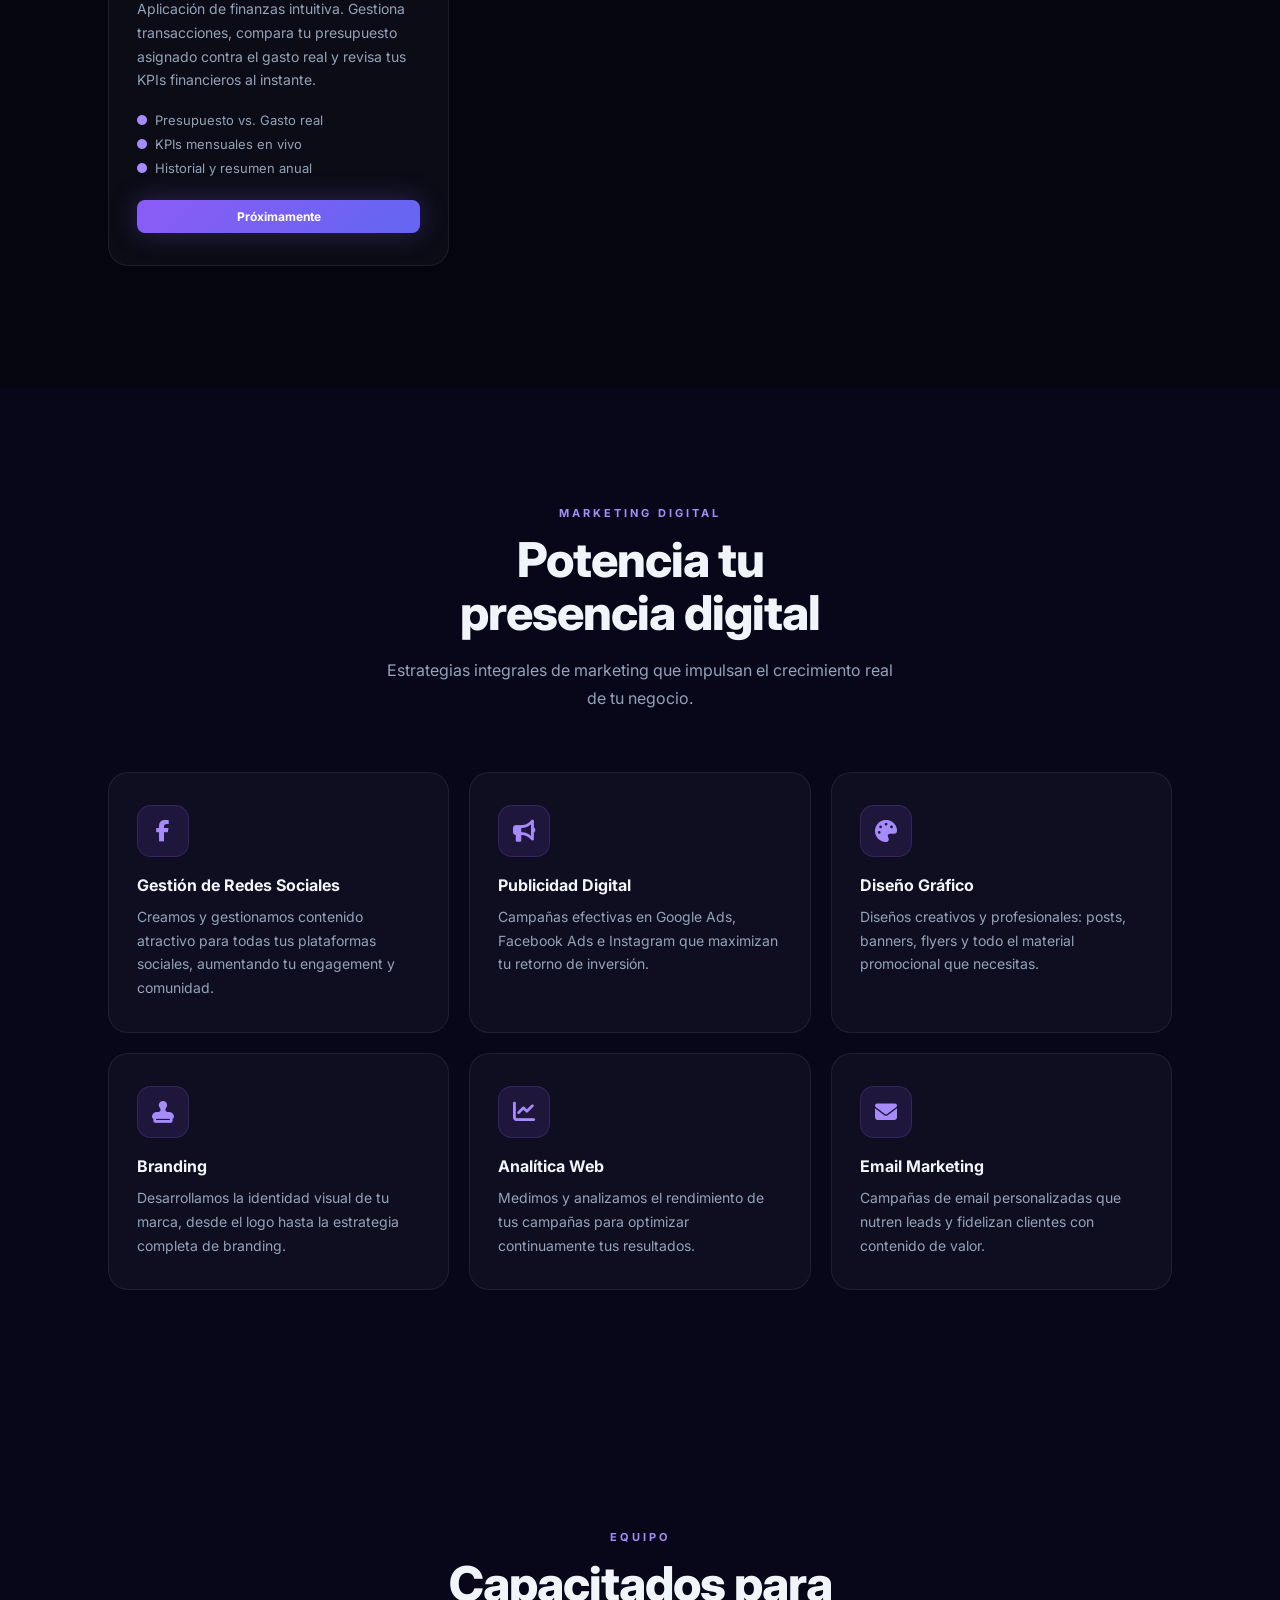
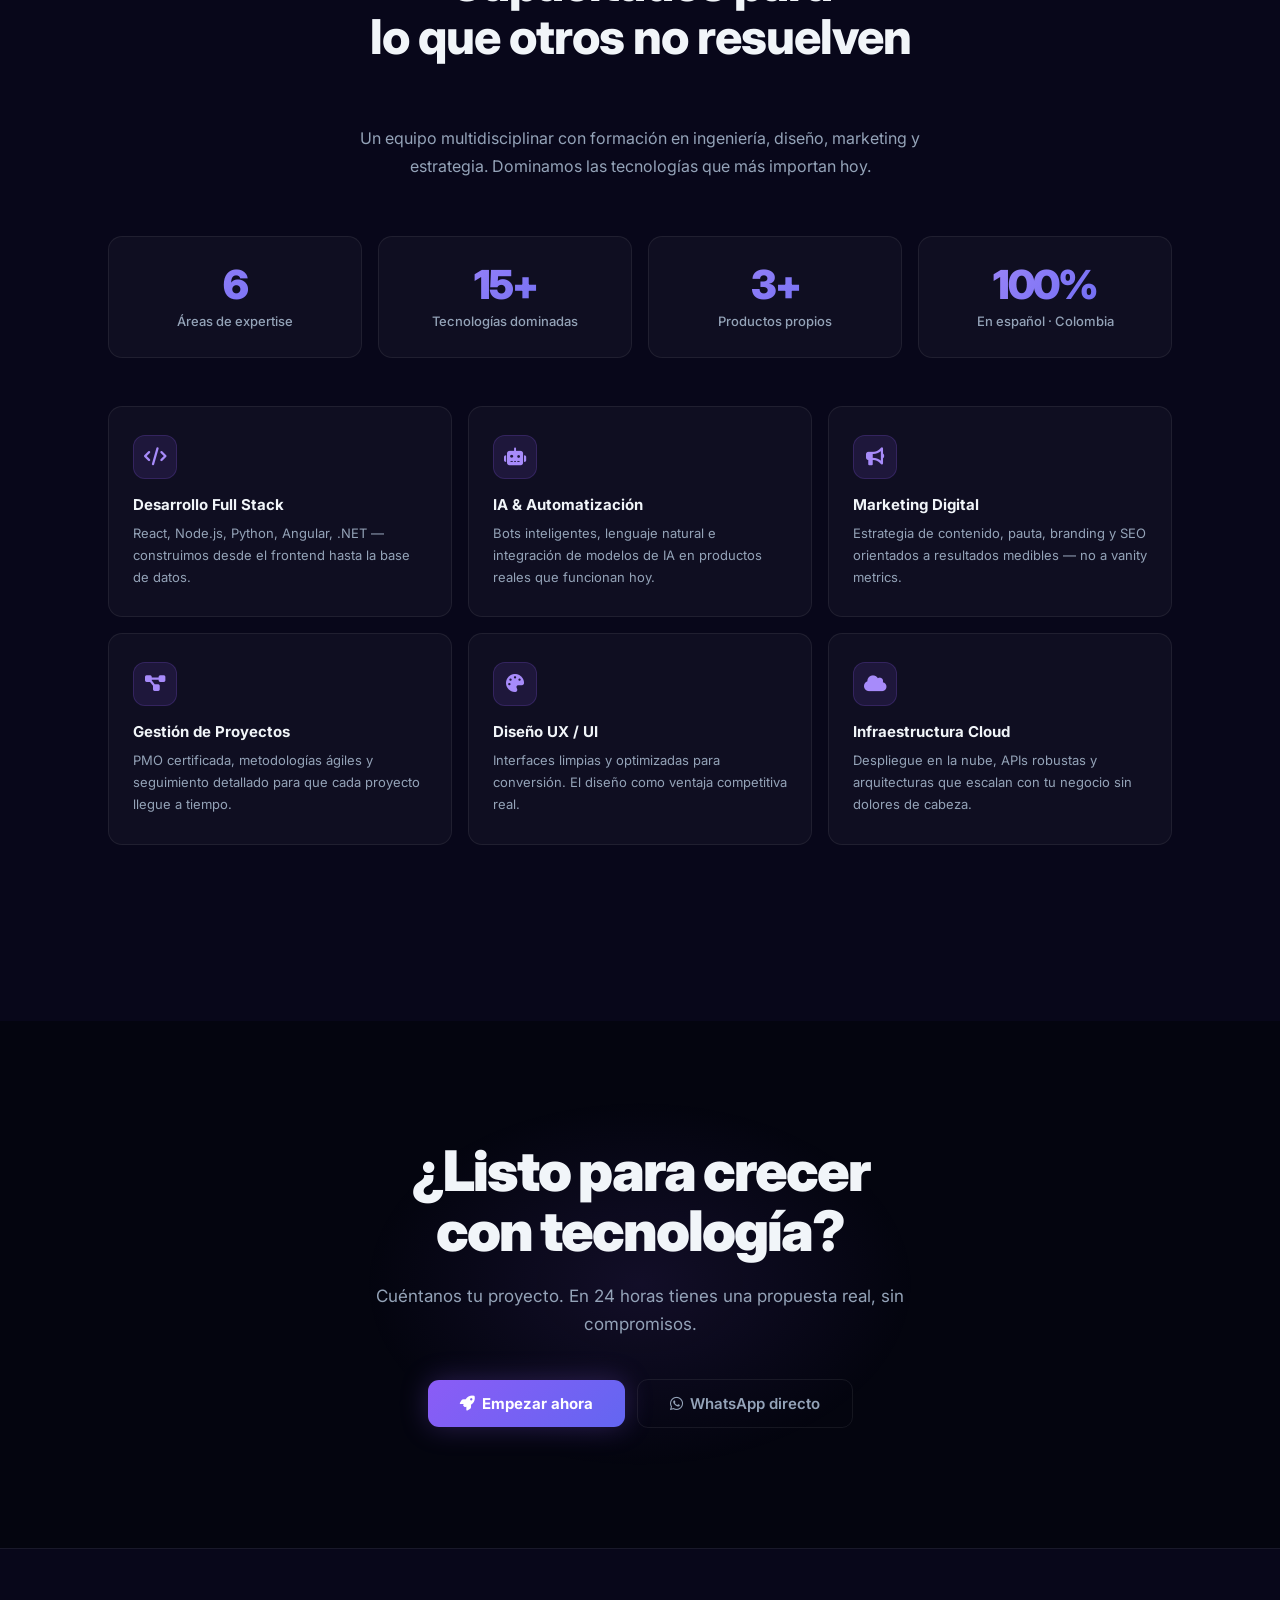
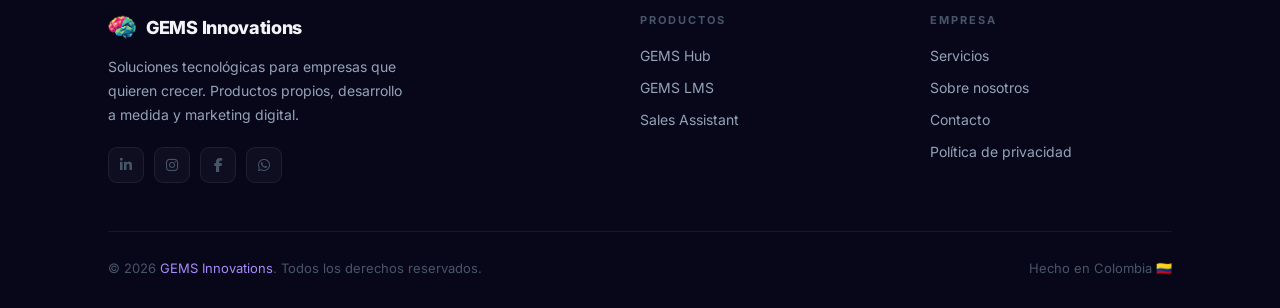
==== commit 26950b9b: "Add Straynance product to landing page" ====
--- a/index.html
+++ b/index.html
@@ -319,6 +319,24 @@
         </div>
       </div>
 
+      <div class="g-card g-product-card reveal reveal-d3">
+        <div class="g-product-tag tag-violet" style="background: rgba(16, 185, 129, 0.1); color: #10b981; border: 1px solid rgba(16, 185, 129, 0.2);"><i class="fas fa-wallet"></i> Finanzas Personales</div>
+        <div style="margin-bottom:16px;">
+          <img src="assets/images/stray.png" alt="Straynance" style="width:72px;height:72px;object-fit:contain;border-radius:12px;">
+        </div>
+        <div class="g-product-name">Straynance</div>
+        <div style="font-size:12px;color:#10b981;font-style:italic;margin:-8px 0 12px;">Tu dinero, bajo control.</div>
+        <div class="g-product-desc">Aplicación de finanzas intuitiva. Gestiona transacciones, compara tu presupuesto asignado contra el gasto real y revisa tus KPIs financieros al instante.</div>
+        <div class="g-product-features">
+          <div class="g-product-feature"><i class="fas fa-circle"></i> Presupuesto vs. Gasto real</div>
+          <div class="g-product-feature"><i class="fas fa-circle"></i> KPIs mensuales en vivo</div>
+          <div class="g-product-feature"><i class="fas fa-circle"></i> Historial y resumen anual</div>
+        </div>
+        <div class="g-product-actions">
+          <a href="#" class="btn btn-primary btn-sm" style="flex:1;justify-content:center;background-color:#10b981;border-color:#10b981;">Próximamente</a>
+        </div>
+      </div>
+
     </div>
   </div>
 </section>
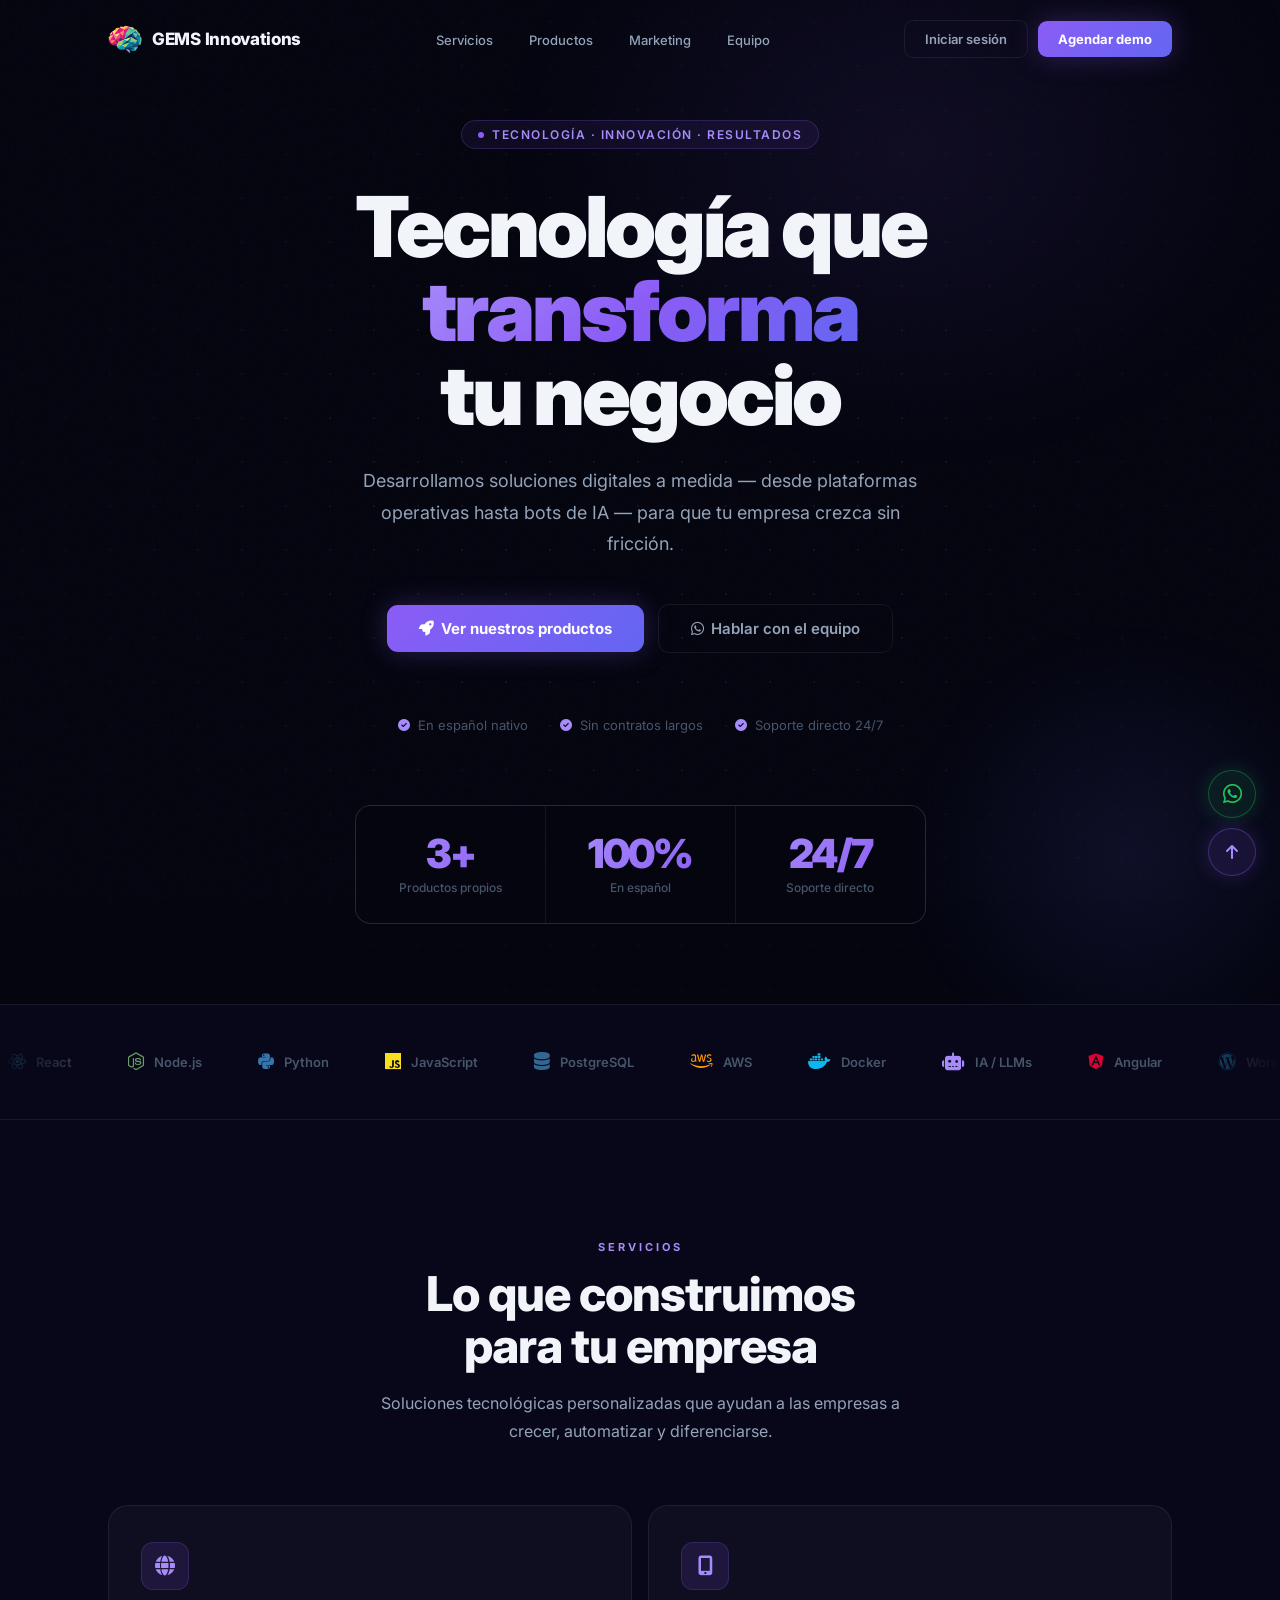
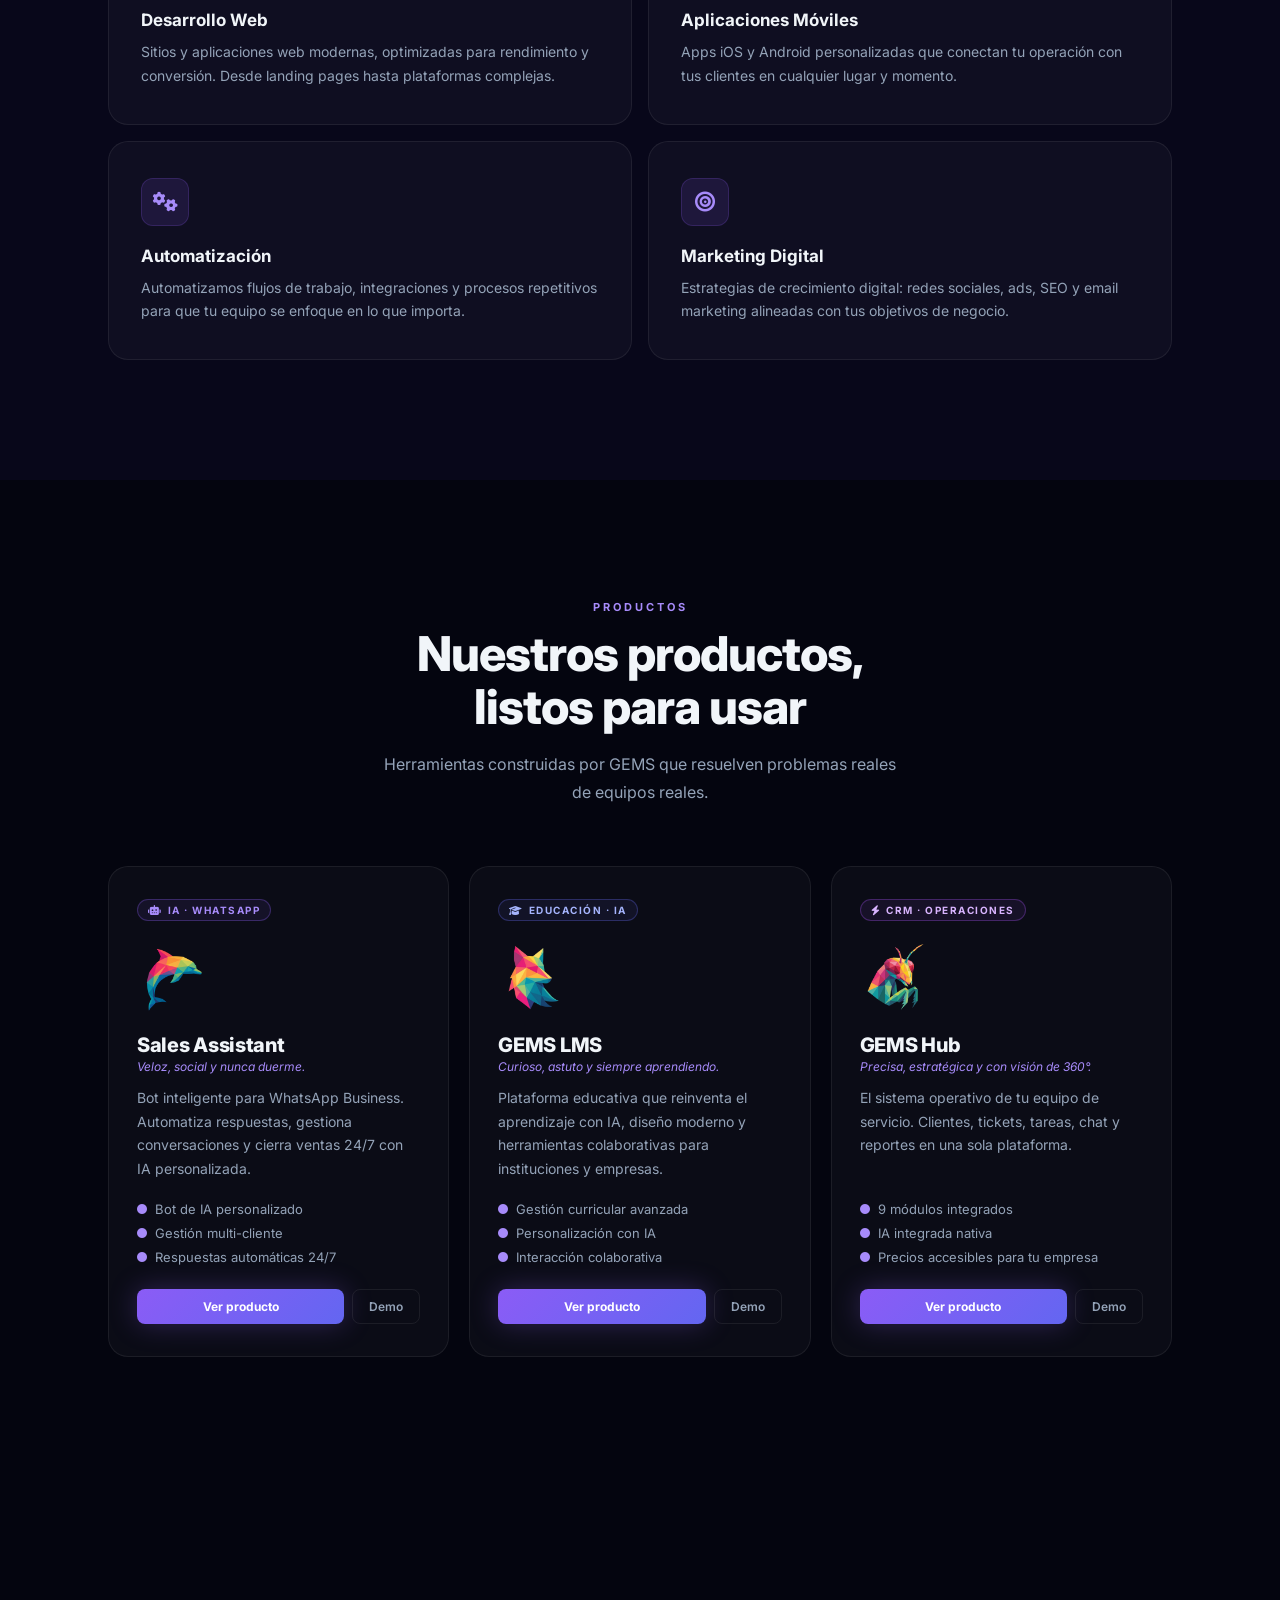
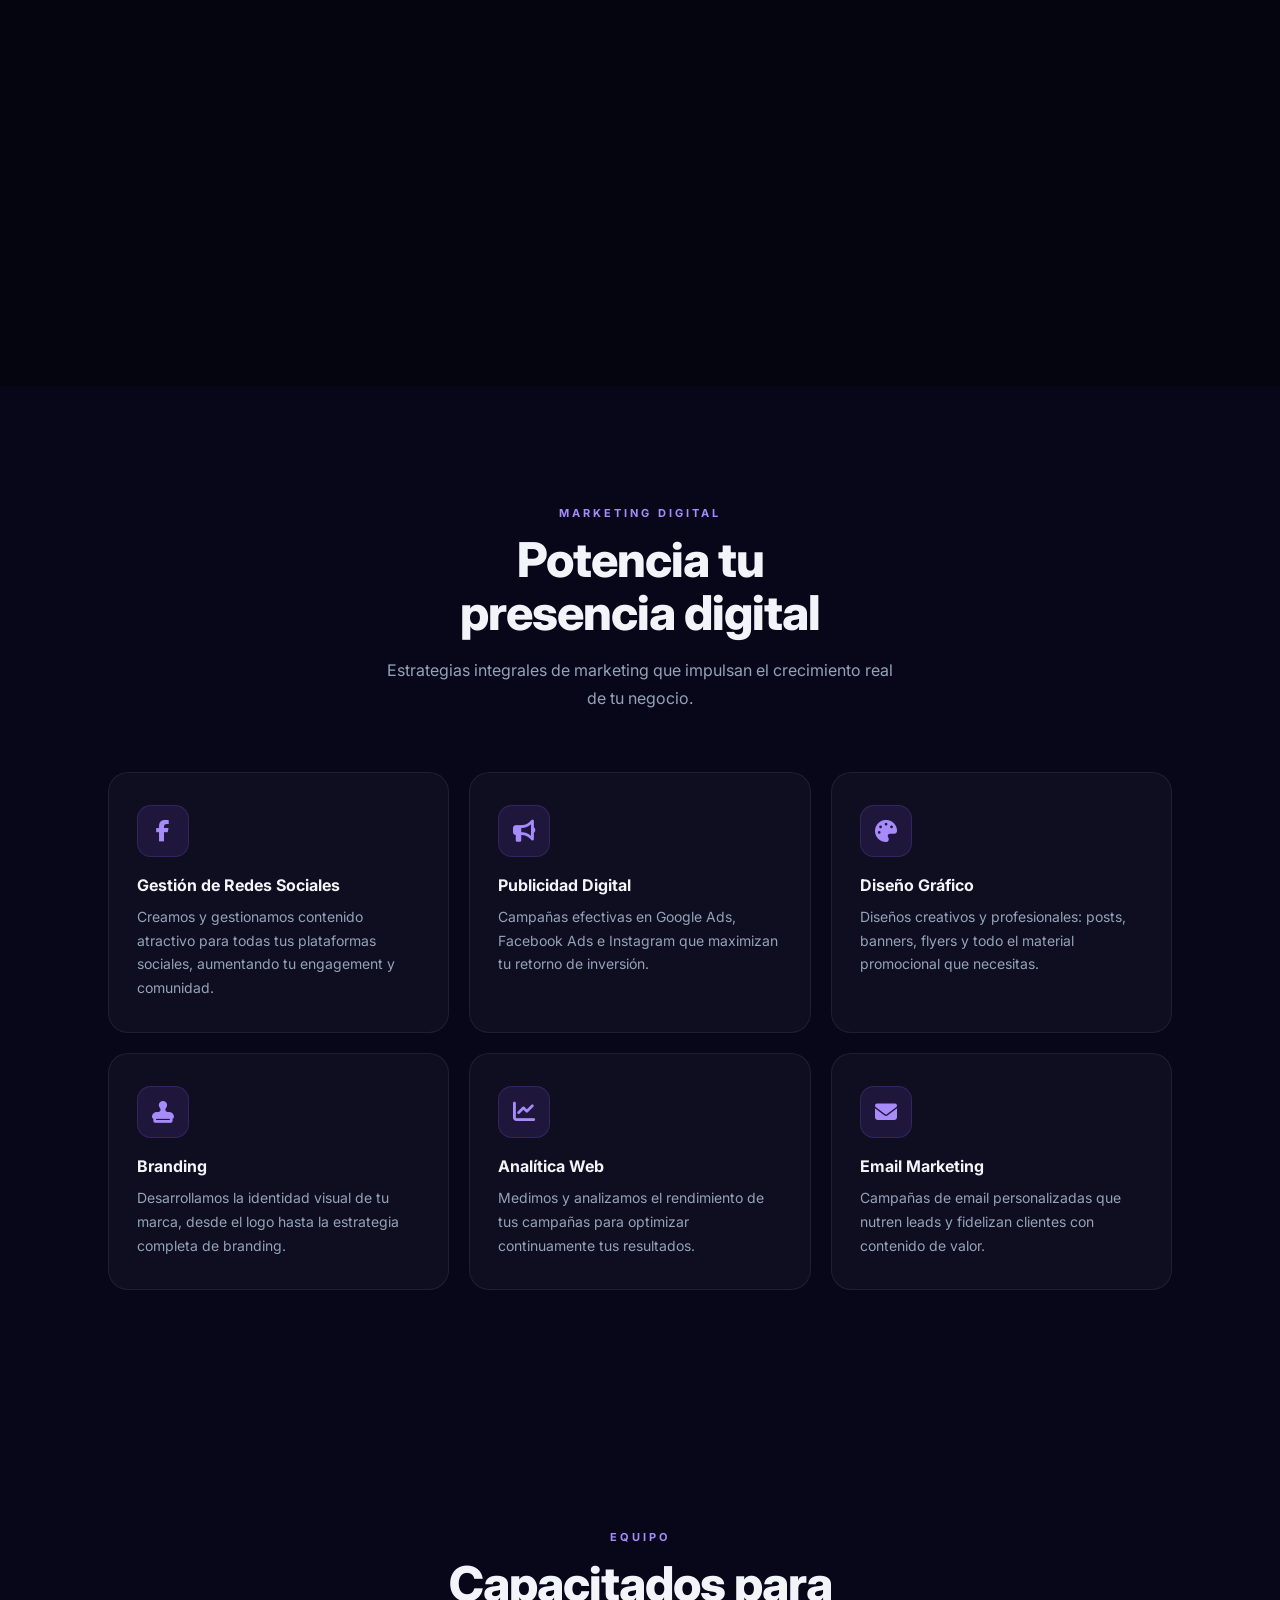
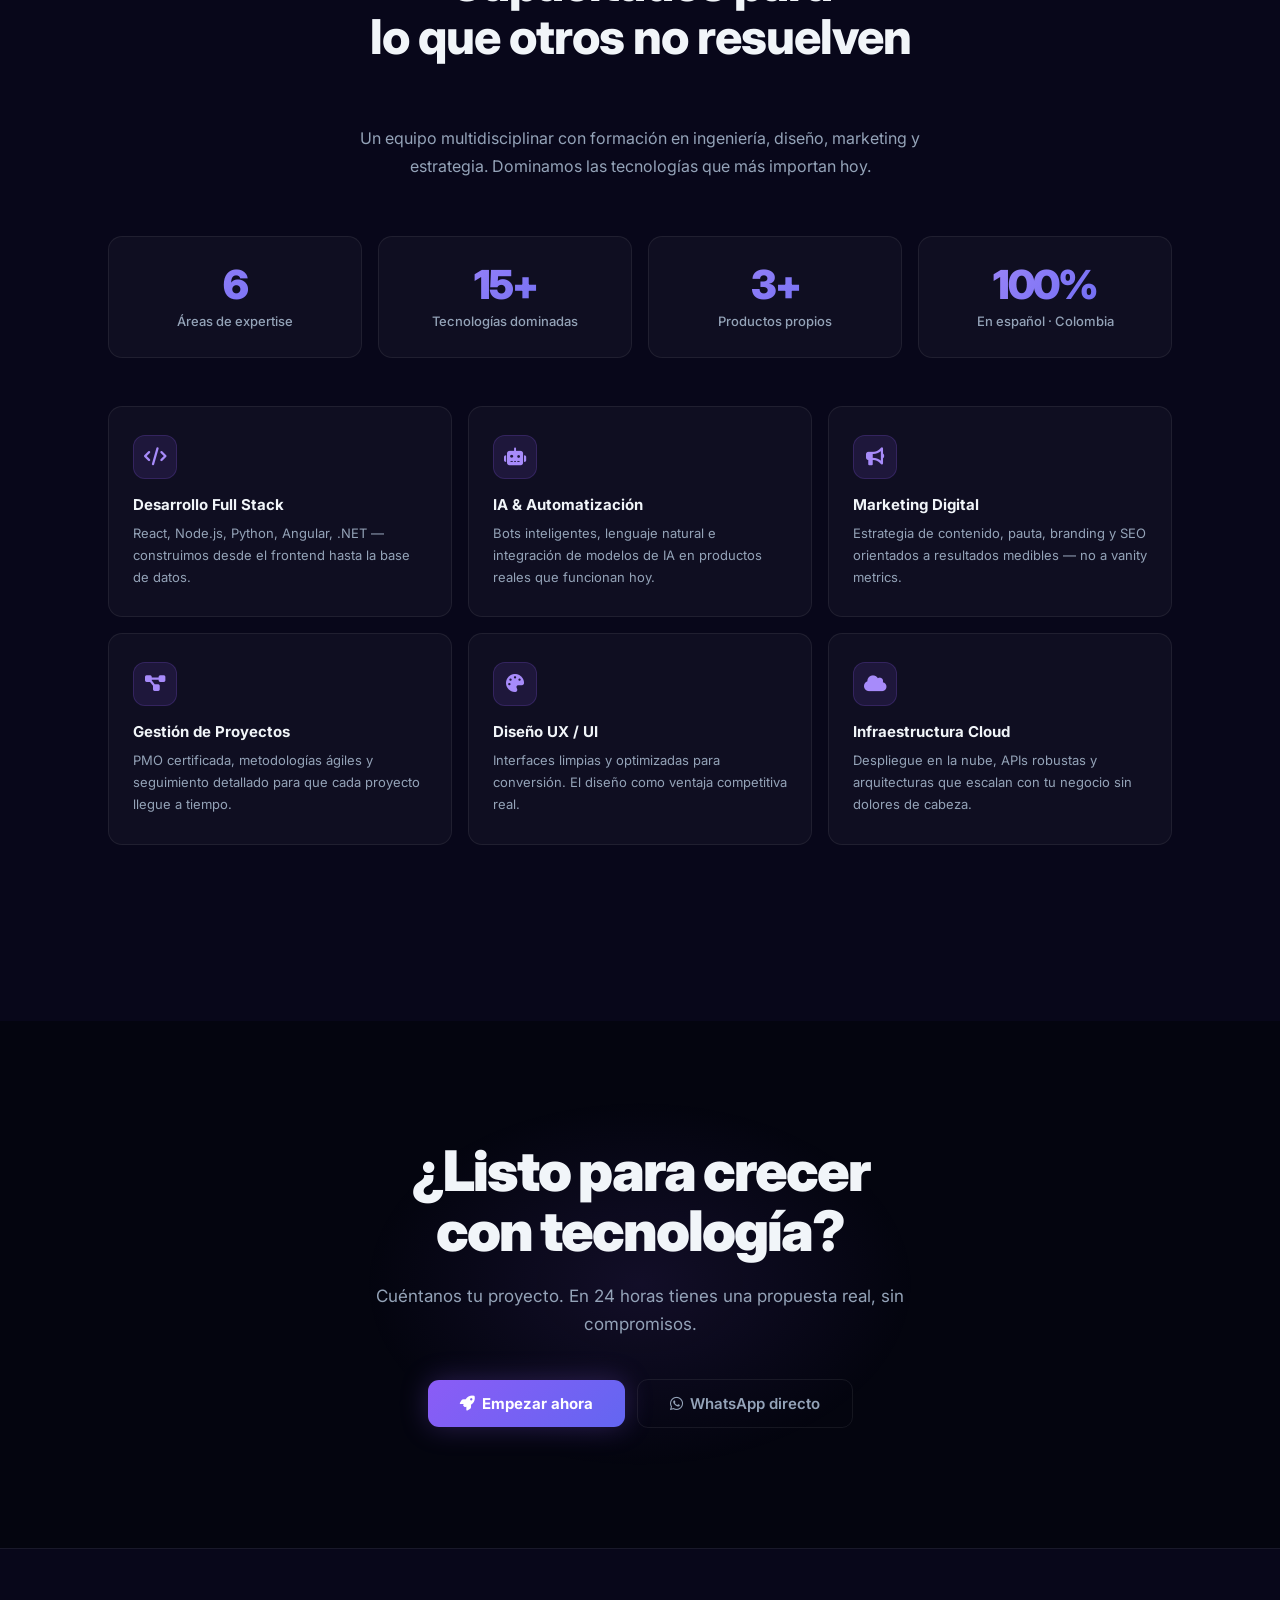
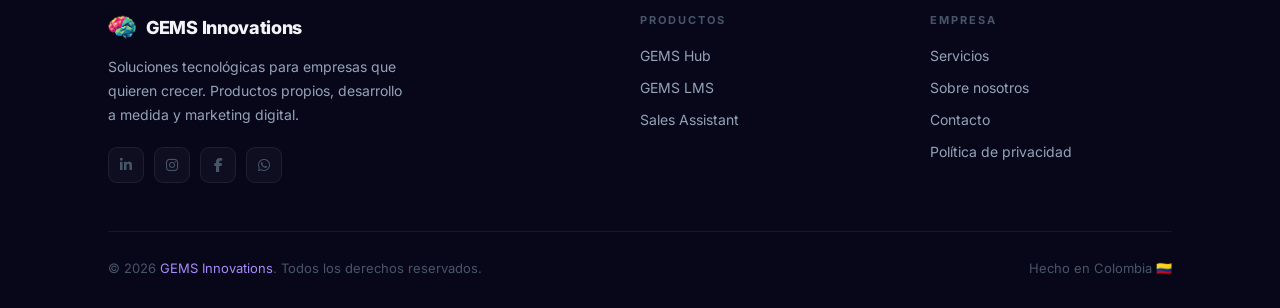
==== commit 883bfe73: "Add Straynance dedicated landing page" ====
--- a/index.html
+++ b/index.html
@@ -333,7 +333,7 @@
           <div class="g-product-feature"><i class="fas fa-circle"></i> Historial y resumen anual</div>
         </div>
         <div class="g-product-actions">
-          <a href="#" class="btn btn-primary btn-sm" style="flex:1;justify-content:center;background-color:#10b981;border-color:#10b981;">Próximamente</a>
+          <a href="./straynance.html" class="btn btn-primary btn-sm" style="flex:1;justify-content:center;background-color:#10b981;border-color:#10b981;">Ver producto</a>
         </div>
       </div>
 
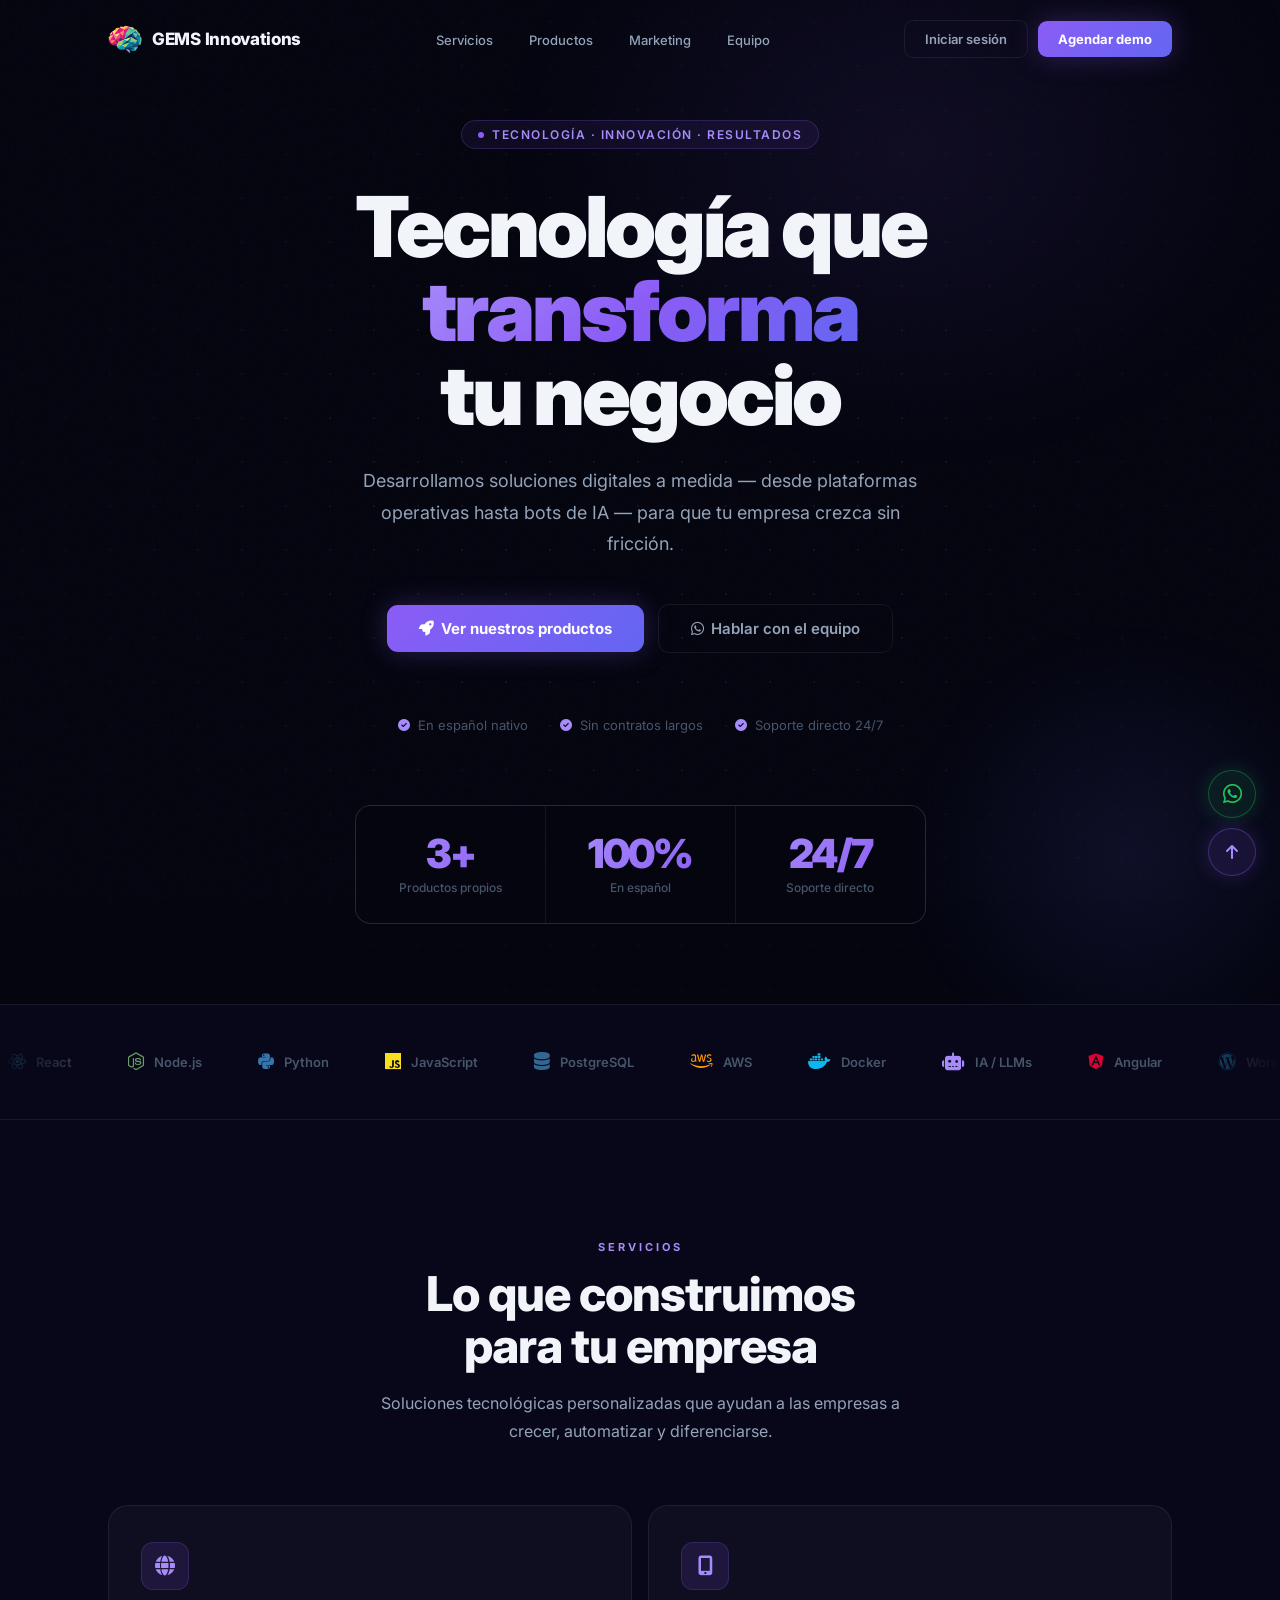
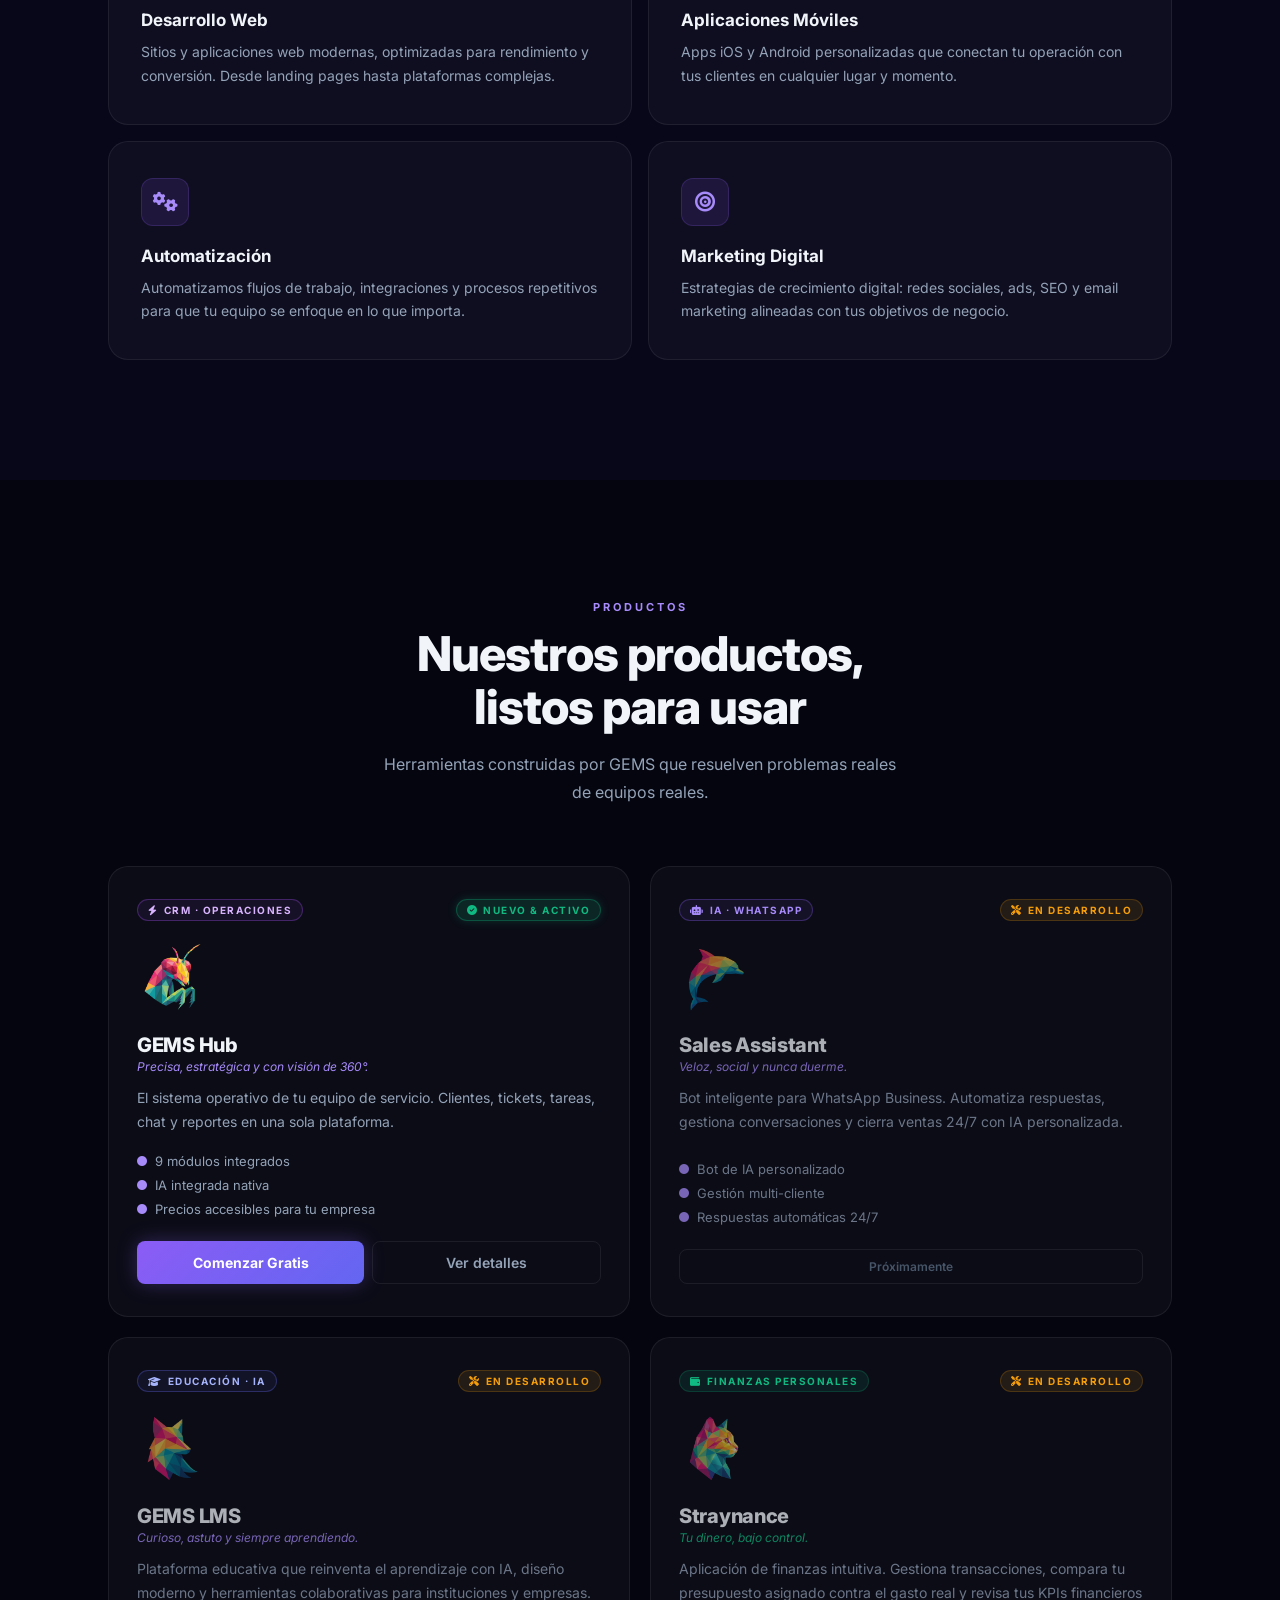
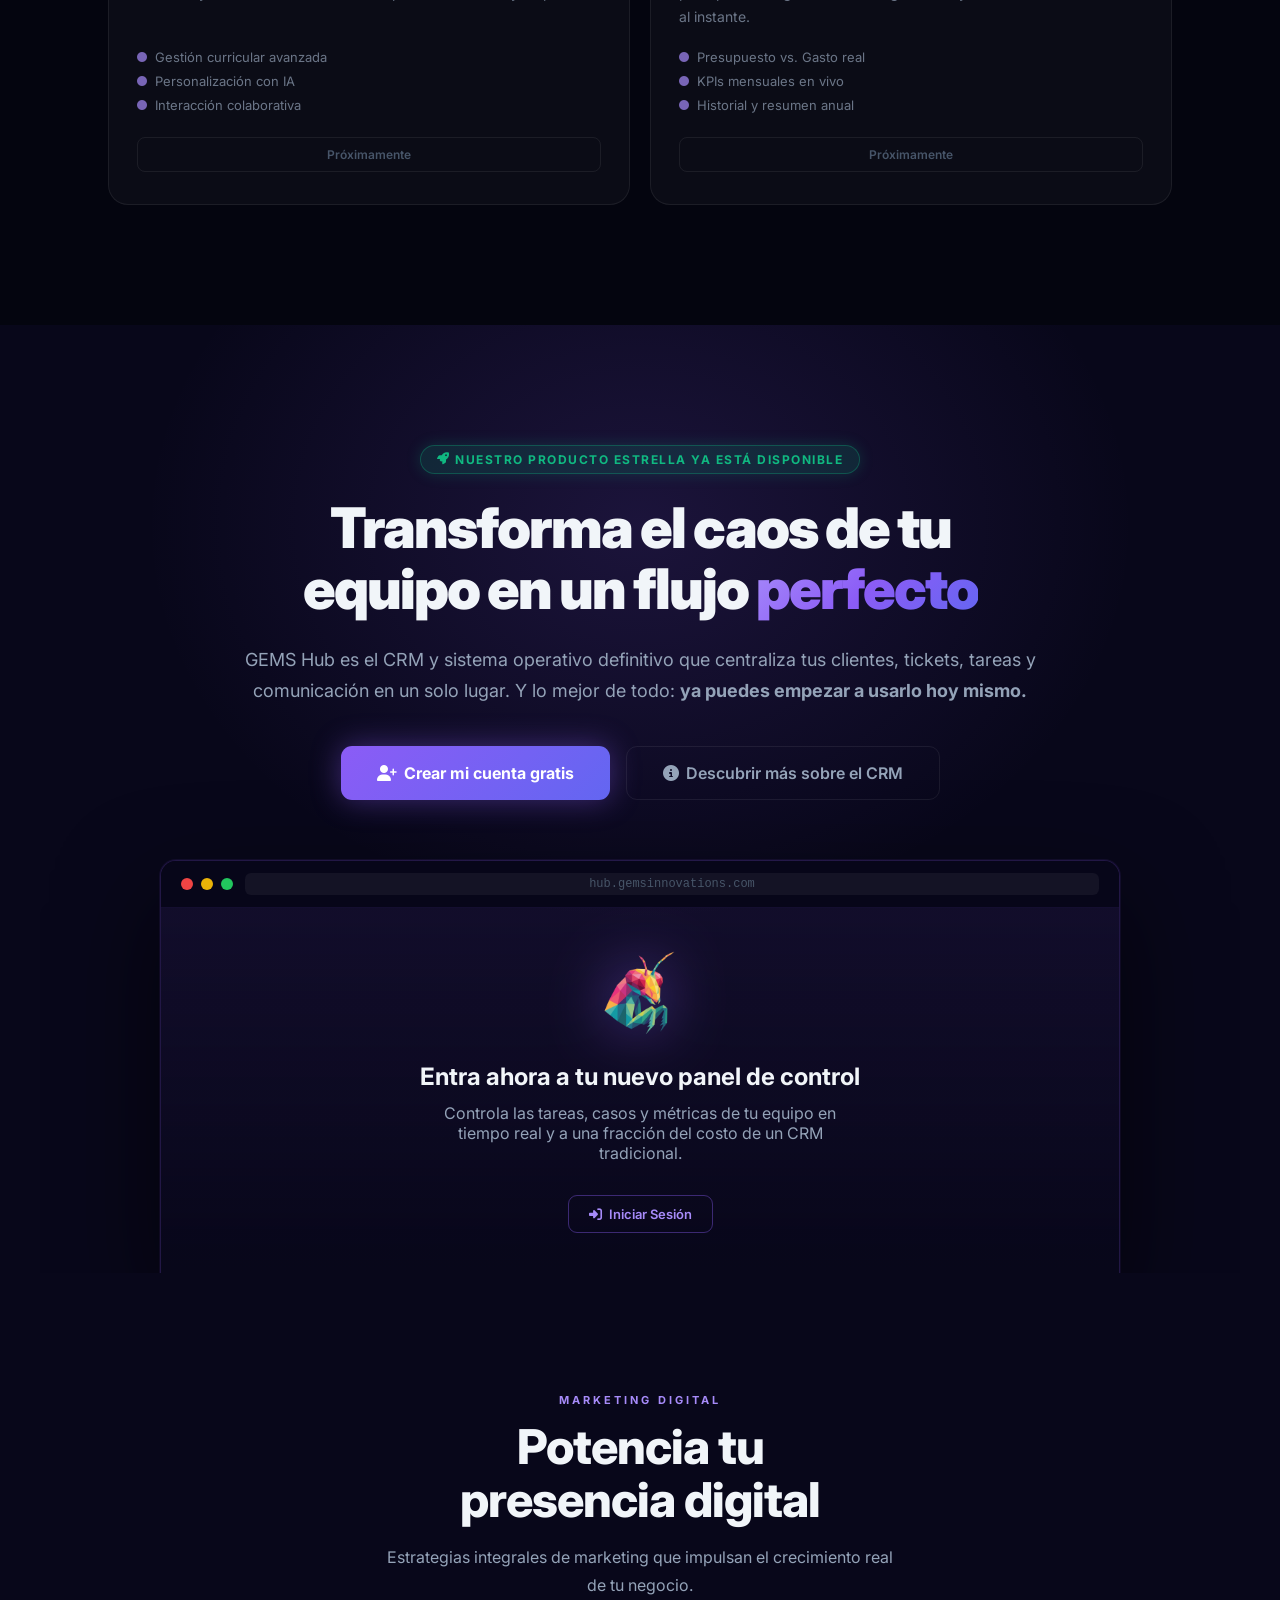
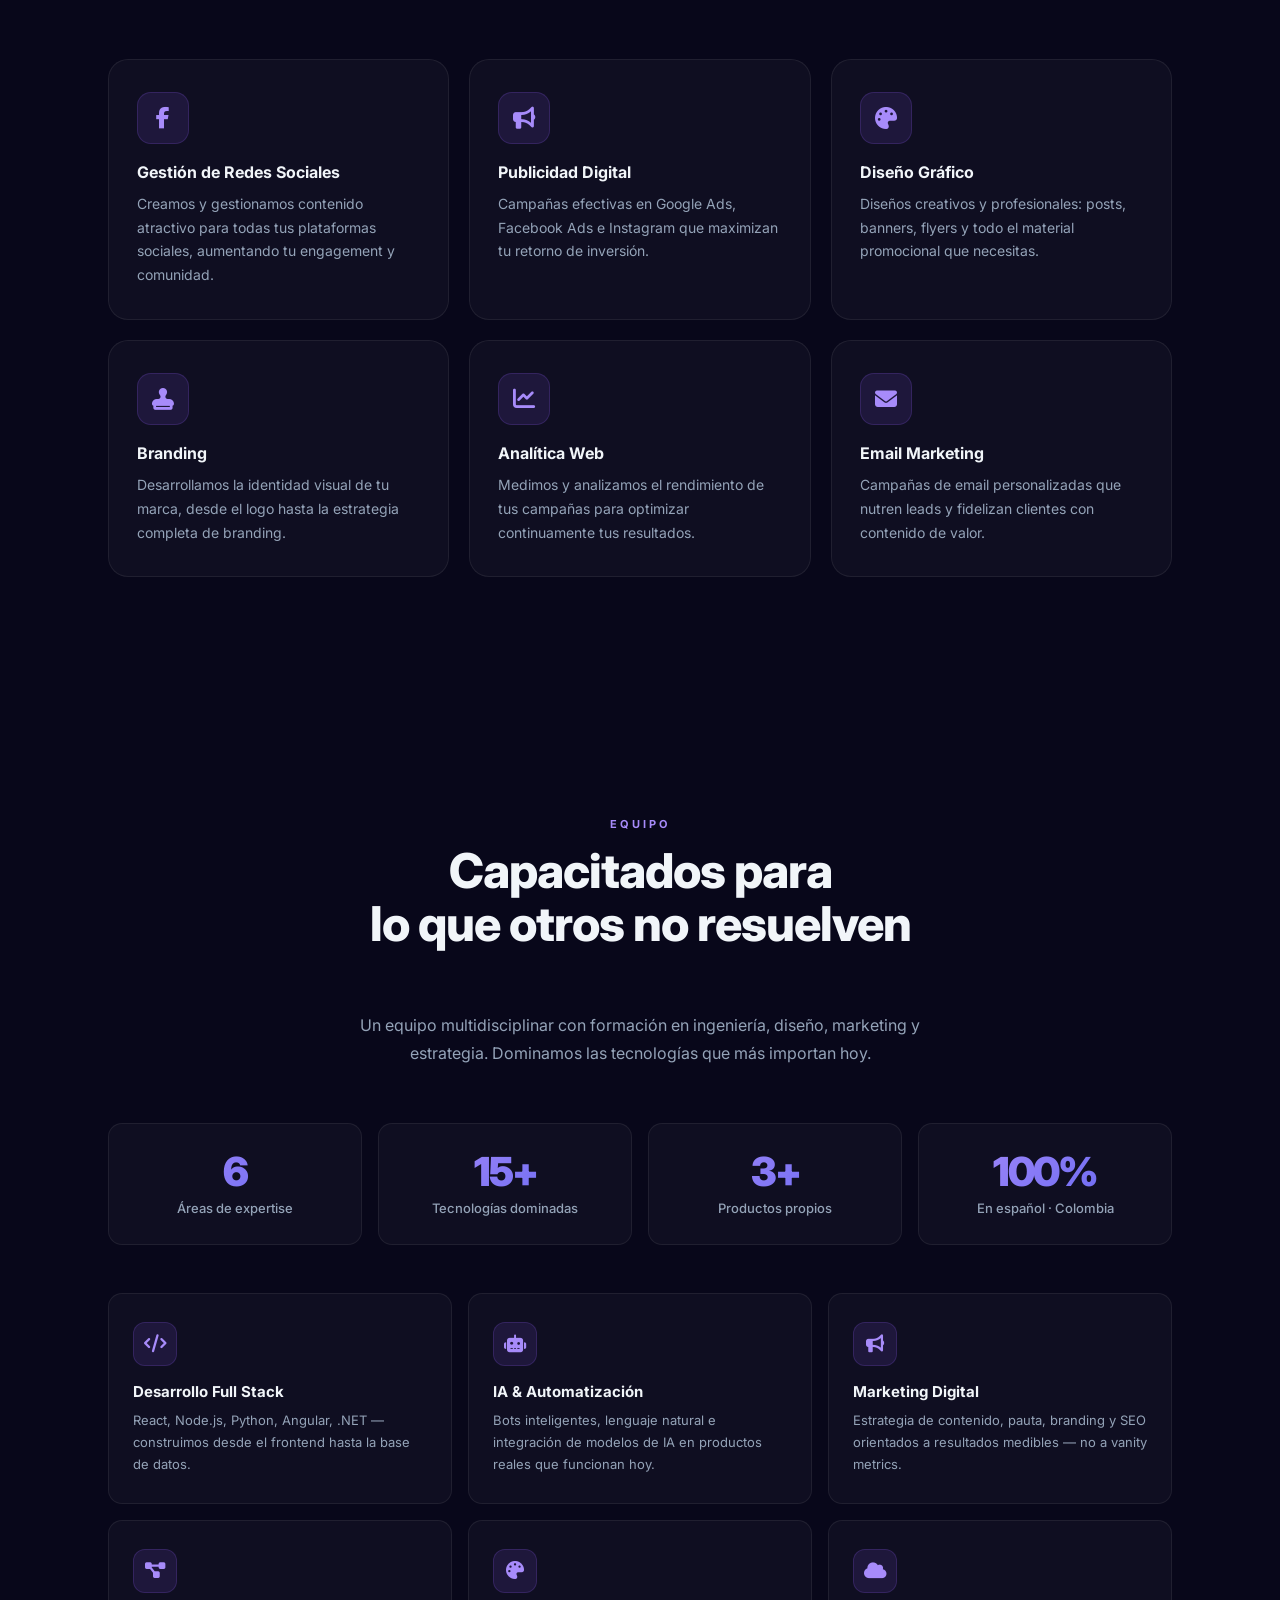
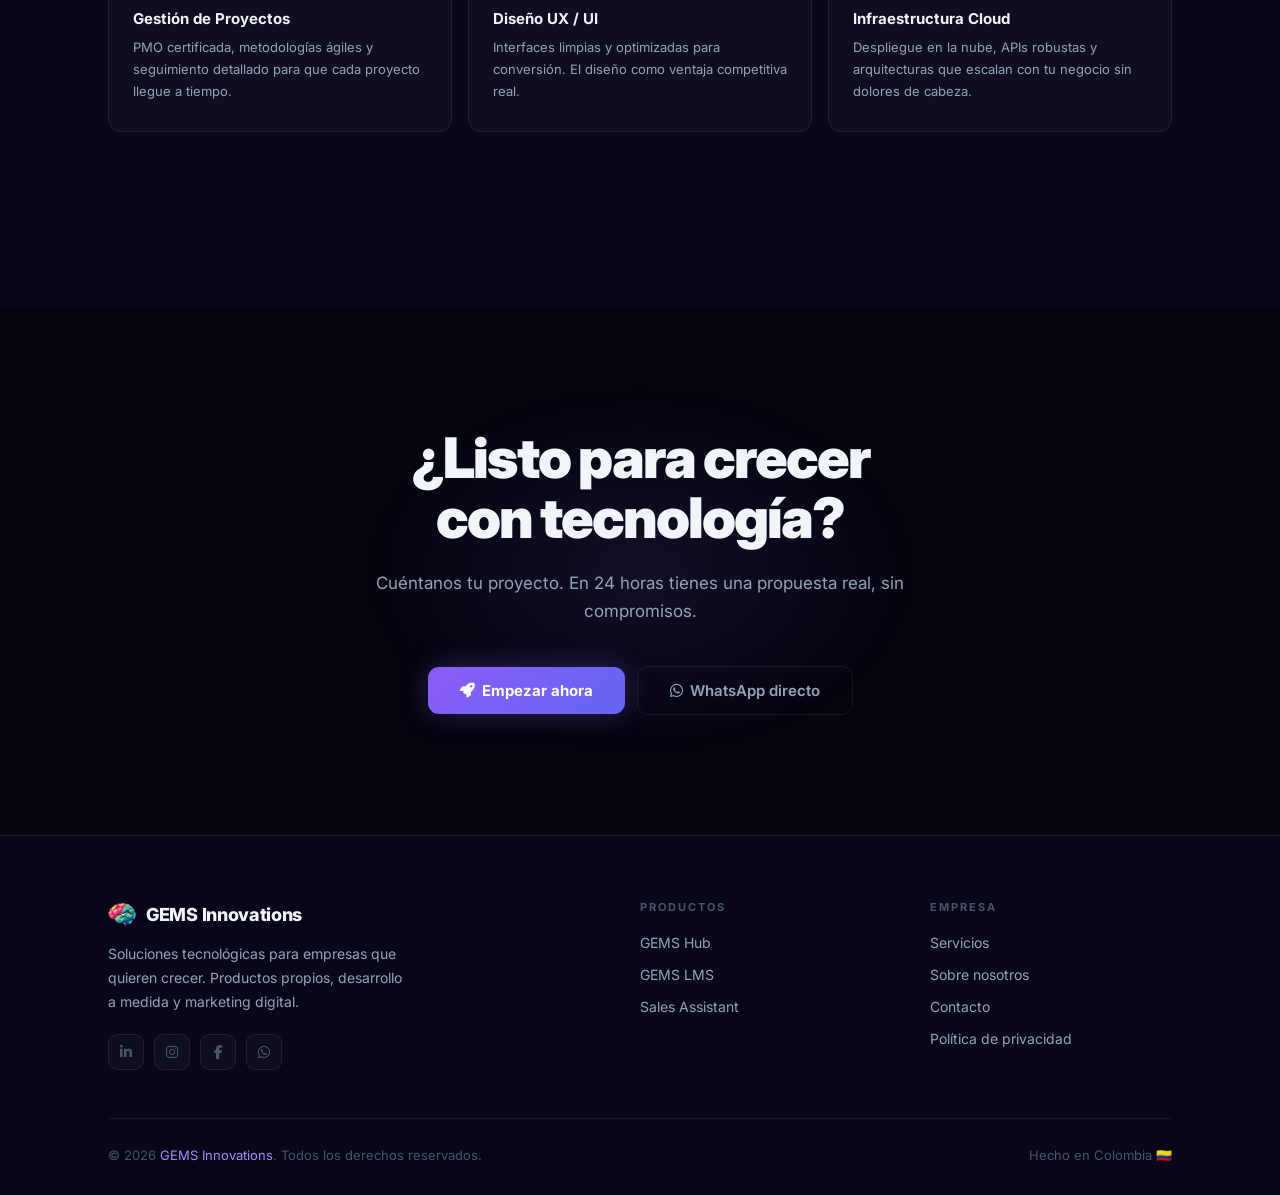
==== commit c1af0896: "Highlight GEMS Hub, set others to in-development, and add new promo section" ====
--- a/index.html
+++ b/index.html
@@ -262,46 +262,12 @@
     </div>
     <div class="g-products-grid">
 
+      <!-- GEMS Hub (Primero y Activo) -->
       <div class="g-card g-product-card reveal">
-        <div class="g-product-tag tag-purple"><i class="fas fa-robot"></i> IA · WhatsApp</div>
-        <div style="margin-bottom:16px;">
-          <img src="assets/images/icons/gemsales.png" alt="Sales Assistant" style="width:72px;height:72px;object-fit:contain;">
-        </div>
-        <div class="g-product-name">Sales Assistant</div>
-        <div style="font-size:12px;color:var(--purple-light);font-style:italic;margin:-8px 0 12px;">Veloz, social y nunca duerme.</div>
-        <div class="g-product-desc">Bot inteligente para WhatsApp Business. Automatiza respuestas, gestiona conversaciones y cierra ventas 24/7 con IA personalizada.</div>
-        <div class="g-product-features">
-          <div class="g-product-feature"><i class="fas fa-circle"></i> Bot de IA personalizado</div>
-          <div class="g-product-feature"><i class="fas fa-circle"></i> Gestión multi-cliente</div>
-          <div class="g-product-feature"><i class="fas fa-circle"></i> Respuestas automáticas 24/7</div>
-        </div>
-        <div class="g-product-actions">
-          <a href="./gems-sales-assistant.html" class="btn btn-primary btn-sm" style="flex:1;justify-content:center;">Ver producto</a>
-          <a href="https://walink.co/c802b5" target="_blank" class="btn btn-ghost btn-sm">Demo</a>
-        </div>
-      </div>
-
-      <div class="g-card g-product-card reveal reveal-d1">
-        <div class="g-product-tag tag-indigo"><i class="fas fa-graduation-cap"></i> Educación · IA</div>
-        <div style="margin-bottom:16px;">
-          <img src="assets/images/icons/gemslms.png" alt="GEMS LMS" style="width:72px;height:72px;object-fit:contain;mix-blend-mode:screen;">
-        </div>
-        <div class="g-product-name">GEMS LMS</div>
-        <div style="font-size:12px;color:var(--purple-light);font-style:italic;margin:-8px 0 12px;">Curioso, astuto y siempre aprendiendo.</div>
-        <div class="g-product-desc">Plataforma educativa que reinventa el aprendizaje con IA, diseño moderno y herramientas colaborativas para instituciones y empresas.</div>
-        <div class="g-product-features">
-          <div class="g-product-feature"><i class="fas fa-circle"></i> Gestión curricular avanzada</div>
-          <div class="g-product-feature"><i class="fas fa-circle"></i> Personalización con IA</div>
-          <div class="g-product-feature"><i class="fas fa-circle"></i> Interacción colaborativa</div>
-        </div>
-        <div class="g-product-actions">
-          <a href="./gems-lms.html" class="btn btn-primary btn-sm" style="flex:1;justify-content:center;">Ver producto</a>
-          <a href="https://walink.co/c802b5" target="_blank" class="btn btn-ghost btn-sm">Demo</a>
-        </div>
-      </div>
-
-      <div class="g-card g-product-card reveal reveal-d2">
-        <div class="g-product-tag tag-violet"><i class="fas fa-bolt"></i> CRM · Operaciones</div>
+        <div style="display:flex; justify-content:space-between; align-items:flex-start; margin-bottom:20px; flex-wrap:wrap; gap:10px;">
+          <div class="g-product-tag tag-violet" style="margin-bottom:0;"><i class="fas fa-bolt"></i> CRM · Operaciones</div>
+          <div class="g-product-tag tag-green" style="background: rgba(16, 185, 129, 0.15); color: #10b981; border: 1px solid rgba(16, 185, 129, 0.3); margin-bottom:0; box-shadow: 0 0 10px rgba(16,185,129,0.2);"><i class="fas fa-check-circle"></i> NUEVO & ACTIVO</div>
+        </div>
         <div style="margin-bottom:16px;">
           <img src="assets/images/icons/gemshub.png" alt="GEMS Hub" style="width:72px;height:72px;object-fit:contain;mix-blend-mode:screen;">
         </div>
@@ -314,29 +280,107 @@
           <div class="g-product-feature"><i class="fas fa-circle"></i> Precios accesibles para tu empresa</div>
         </div>
         <div class="g-product-actions">
-          <a href="./gems-hub.html" class="btn btn-primary btn-sm" style="flex:1;justify-content:center;">Ver producto</a>
-          <a href="https://wa.me/573001382542?text=Hola%2C%20quiero%20una%20demo%20de%20GEMS%20Hub" target="_blank" class="btn btn-ghost btn-sm">Demo</a>
-        </div>
-      </div>
-
+          <a href="https://hub.gemsinnovations.com/register" class="btn btn-primary btn-sm" style="flex:1;justify-content:center;font-size:14px;padding:12px;box-shadow: 0 0 20px rgba(139,92,246,0.3);">Comenzar Gratis</a>
+          <a href="./gems-hub.html" class="btn btn-ghost btn-sm" style="flex:1;justify-content:center;font-size:14px;padding:12px;">Ver detalles</a>
+        </div>
+      </div>
+
+      <!-- Sales Assistant (En Desarrollo) -->
+      <div class="g-card g-product-card reveal reveal-d1">
+        <div style="display:flex; justify-content:space-between; align-items:flex-start; margin-bottom:20px; flex-wrap:wrap; gap:10px;">
+          <div class="g-product-tag tag-purple" style="margin-bottom:0;"><i class="fas fa-robot"></i> IA · WhatsApp</div>
+          <div class="g-product-tag" style="background: rgba(245, 158, 11, 0.1); color: #f59e0b; border: 1px solid rgba(245, 158, 11, 0.2); margin-bottom:0;"><i class="fas fa-tools"></i> EN DESARROLLO</div>
+        </div>
+        <div style="margin-bottom:16px; opacity:0.6;">
+          <img src="assets/images/icons/gemsales.png" alt="Sales Assistant" style="width:72px;height:72px;object-fit:contain;">
+        </div>
+        <div class="g-product-name" style="opacity:0.7;">Sales Assistant</div>
+        <div style="font-size:12px;color:var(--purple-light);font-style:italic;margin:-8px 0 12px;opacity:0.7;">Veloz, social y nunca duerme.</div>
+        <div class="g-product-desc" style="opacity:0.7;">Bot inteligente para WhatsApp Business. Automatiza respuestas, gestiona conversaciones y cierra ventas 24/7 con IA personalizada.</div>
+        <div class="g-product-features" style="opacity:0.7;">
+          <div class="g-product-feature"><i class="fas fa-circle"></i> Bot de IA personalizado</div>
+          <div class="g-product-feature"><i class="fas fa-circle"></i> Gestión multi-cliente</div>
+          <div class="g-product-feature"><i class="fas fa-circle"></i> Respuestas automáticas 24/7</div>
+        </div>
+        <div class="g-product-actions">
+          <a href="#" class="btn btn-ghost btn-sm" style="flex:1;justify-content:center;pointer-events:none;color:var(--text-3);border-color:var(--border);">Próximamente</a>
+        </div>
+      </div>
+
+      <!-- GEMS LMS (En Desarrollo) -->
+      <div class="g-card g-product-card reveal reveal-d2">
+        <div style="display:flex; justify-content:space-between; align-items:flex-start; margin-bottom:20px; flex-wrap:wrap; gap:10px;">
+          <div class="g-product-tag tag-indigo" style="margin-bottom:0;"><i class="fas fa-graduation-cap"></i> Educación · IA</div>
+          <div class="g-product-tag" style="background: rgba(245, 158, 11, 0.1); color: #f59e0b; border: 1px solid rgba(245, 158, 11, 0.2); margin-bottom:0;"><i class="fas fa-tools"></i> EN DESARROLLO</div>
+        </div>
+        <div style="margin-bottom:16px; opacity:0.6;">
+          <img src="assets/images/icons/gemslms.png" alt="GEMS LMS" style="width:72px;height:72px;object-fit:contain;mix-blend-mode:screen;">
+        </div>
+        <div class="g-product-name" style="opacity:0.7;">GEMS LMS</div>
+        <div style="font-size:12px;color:var(--purple-light);font-style:italic;margin:-8px 0 12px;opacity:0.7;">Curioso, astuto y siempre aprendiendo.</div>
+        <div class="g-product-desc" style="opacity:0.7;">Plataforma educativa que reinventa el aprendizaje con IA, diseño moderno y herramientas colaborativas para instituciones y empresas.</div>
+        <div class="g-product-features" style="opacity:0.7;">
+          <div class="g-product-feature"><i class="fas fa-circle"></i> Gestión curricular avanzada</div>
+          <div class="g-product-feature"><i class="fas fa-circle"></i> Personalización con IA</div>
+          <div class="g-product-feature"><i class="fas fa-circle"></i> Interacción colaborativa</div>
+        </div>
+        <div class="g-product-actions">
+          <a href="#" class="btn btn-ghost btn-sm" style="flex:1;justify-content:center;pointer-events:none;color:var(--text-3);border-color:var(--border);">Próximamente</a>
+        </div>
+      </div>
+
+      <!-- Straynance (En Desarrollo) -->
       <div class="g-card g-product-card reveal reveal-d3">
-        <div class="g-product-tag tag-violet" style="background: rgba(16, 185, 129, 0.1); color: #10b981; border: 1px solid rgba(16, 185, 129, 0.2);"><i class="fas fa-wallet"></i> Finanzas Personales</div>
-        <div style="margin-bottom:16px;">
+        <div style="display:flex; justify-content:space-between; align-items:flex-start; margin-bottom:20px; flex-wrap:wrap; gap:10px;">
+          <div class="g-product-tag tag-violet" style="background: rgba(16, 185, 129, 0.1); color: #10b981; border: 1px solid rgba(16, 185, 129, 0.2); margin-bottom:0;"><i class="fas fa-wallet"></i> Finanzas Personales</div>
+          <div class="g-product-tag" style="background: rgba(245, 158, 11, 0.1); color: #f59e0b; border: 1px solid rgba(245, 158, 11, 0.2); margin-bottom:0;"><i class="fas fa-tools"></i> EN DESARROLLO</div>
+        </div>
+        <div style="margin-bottom:16px; opacity:0.6;">
           <img src="assets/images/stray.png" alt="Straynance" style="width:72px;height:72px;object-fit:contain;border-radius:12px;">
         </div>
-        <div class="g-product-name">Straynance</div>
-        <div style="font-size:12px;color:#10b981;font-style:italic;margin:-8px 0 12px;">Tu dinero, bajo control.</div>
-        <div class="g-product-desc">Aplicación de finanzas intuitiva. Gestiona transacciones, compara tu presupuesto asignado contra el gasto real y revisa tus KPIs financieros al instante.</div>
-        <div class="g-product-features">
+        <div class="g-product-name" style="opacity:0.7;">Straynance</div>
+        <div style="font-size:12px;color:#10b981;font-style:italic;margin:-8px 0 12px;opacity:0.7;">Tu dinero, bajo control.</div>
+        <div class="g-product-desc" style="opacity:0.7;">Aplicación de finanzas intuitiva. Gestiona transacciones, compara tu presupuesto asignado contra el gasto real y revisa tus KPIs financieros al instante.</div>
+        <div class="g-product-features" style="opacity:0.7;">
           <div class="g-product-feature"><i class="fas fa-circle"></i> Presupuesto vs. Gasto real</div>
           <div class="g-product-feature"><i class="fas fa-circle"></i> KPIs mensuales en vivo</div>
           <div class="g-product-feature"><i class="fas fa-circle"></i> Historial y resumen anual</div>
         </div>
         <div class="g-product-actions">
-          <a href="./straynance.html" class="btn btn-primary btn-sm" style="flex:1;justify-content:center;background-color:#10b981;border-color:#10b981;">Ver producto</a>
-        </div>
-      </div>
-
+          <a href="#" class="btn btn-ghost btn-sm" style="flex:1;justify-content:center;pointer-events:none;color:var(--text-3);border-color:var(--border);">Próximamente</a>
+        </div>
+      </div>
+
+    </div>
+  </div>
+</section>
+
+<!-- ── GEMS HUB HIGHLIGHT ────────────────────────────────────────────────────────── -->
+<section class="section section--alt" style="position:relative; overflow:hidden; padding-bottom: 0;">
+  <div style="position:absolute; top:-200px; left:50%; transform:translateX(-50%); width:1000px; height:800px; background:radial-gradient(ellipse, rgba(139,92,246,0.15) 0%, transparent 70%); pointer-events:none;"></div>
+  <div class="container">
+    <div style="display:flex; flex-direction:column; align-items:center; text-align:center; max-width:800px; margin:0 auto; position:relative; z-index:2;">
+      <div class="g-product-tag tag-green reveal" style="background: rgba(16, 185, 129, 0.15); color: #10b981; border: 1px solid rgba(16, 185, 129, 0.3); margin-bottom:24px; box-shadow: 0 0 15px rgba(16,185,129,0.2); font-size:12px; padding:6px 16px;"><i class="fas fa-rocket"></i> NUESTRO PRODUCTO ESTRELLA YA ESTÁ DISPONIBLE</div>
+      <h2 class="reveal reveal-d1" style="font-size:clamp(32px, 5vw, 56px); font-weight:900; line-height:1.1; letter-spacing:-2px; margin-bottom:24px;">Transforma el caos de tu equipo en un flujo <span style="background: linear-gradient(135deg, var(--purple-light), var(--purple), var(--indigo)); -webkit-background-clip: text; -webkit-text-fill-color: transparent;">perfecto</span></h2>
+      <p class="reveal reveal-d2" style="font-size:18px; color:var(--text-2); line-height:1.7; margin-bottom:40px;">GEMS Hub es el CRM y sistema operativo definitivo que centraliza tus clientes, tickets, tareas y comunicación en un solo lugar. Y lo mejor de todo: <strong>ya puedes empezar a usarlo hoy mismo.</strong></p>
+      
+      <div class="reveal reveal-d3" style="display:flex; gap:16px; flex-wrap:wrap; justify-content:center; margin-bottom:60px;">
+        <a href="https://hub.gemsinnovations.com/register" class="btn btn-primary btn-lg" style="font-size:16px; padding:16px 36px; box-shadow: 0 0 30px rgba(139,92,246,0.4);"><i class="fas fa-user-plus"></i> Crear mi cuenta gratis</a>
+        <a href="./gems-hub.html" class="btn btn-ghost btn-lg" style="font-size:16px; padding:16px 36px;"><i class="fas fa-info-circle"></i> Descubrir más sobre el CRM</a>
+      </div>
+    </div>
+    
+    <div class="reveal reveal-d3" style="position:relative; z-index:1; margin:0 auto; max-width:960px; border-radius:16px 16px 0 0; overflow:hidden; border: 1px solid rgba(139,92,246,0.2); border-bottom:none; box-shadow: 0 40px 100px rgba(0,0,0,0.6), 0 0 0 1px rgba(139,92,246,0.1);">
+      <div style="background: rgba(8,7,26,0.95); border-bottom: 1px solid rgba(139,92,246,0.1); padding: 12px 20px; display: flex; align-items: center; gap: 12px;">
+        <div style="display:flex; gap:8px;"><span style="width:12px; height:12px; border-radius:50%; background:#ef4444;"></span><span style="width:12px; height:12px; border-radius:50%; background:#eab308;"></span><span style="width:12px; height:12px; border-radius:50%; background:#22c55e;"></span></div>
+        <div style="font-size:12px; color:var(--text-3); font-family:monospace; background:rgba(255,255,255,0.05); padding:4px 12px; border-radius:6px; flex:1; text-align:center;">hub.gemsinnovations.com</div>
+      </div>
+      <div style="padding:40px; background:linear-gradient(180deg, rgba(139,92,246,0.08) 0%, rgba(8,7,26,1) 100%); min-height:300px; display:flex; flex-direction:column; align-items:center; justify-content:center; text-align:center;">
+        <img src="assets/images/icons/gemshub.png" alt="GEMS Hub Dashboard" style="width:90px; margin-bottom:24px; mix-blend-mode:screen; filter: drop-shadow(0 0 30px rgba(139,92,246,0.5));">
+        <h3 style="font-size:24px; font-weight:700; margin-bottom:12px;">Entra ahora a tu nuevo panel de control</h3>
+        <p style="color:var(--text-2); max-width:400px; margin-bottom:32px;">Controla las tareas, casos y métricas de tu equipo en tiempo real y a una fracción del costo de un CRM tradicional.</p>
+        <a href="https://hub.gemsinnovations.com/login" class="btn btn-ghost" style="color:var(--purple-light); border-color:rgba(139,92,246,0.4);"><i class="fas fa-sign-in-alt"></i> Iniciar Sesión</a>
+      </div>
     </div>
   </div>
 </section>
--- a/assets/css/gems-design-system.css
+++ b/assets/css/gems-design-system.css
@@ -338,7 +338,7 @@
 
 /* ── PRODUCT CARDS (3-col grid) ──────────────────────────────────────────── */
 .g-products-grid {
-  display: grid; grid-template-columns: repeat(3, 1fr); gap: 20px;
+  display: grid; grid-template-columns: repeat(2, 1fr); gap: 20px;
 }
 .g-product-card {
   padding: 32px 28px;
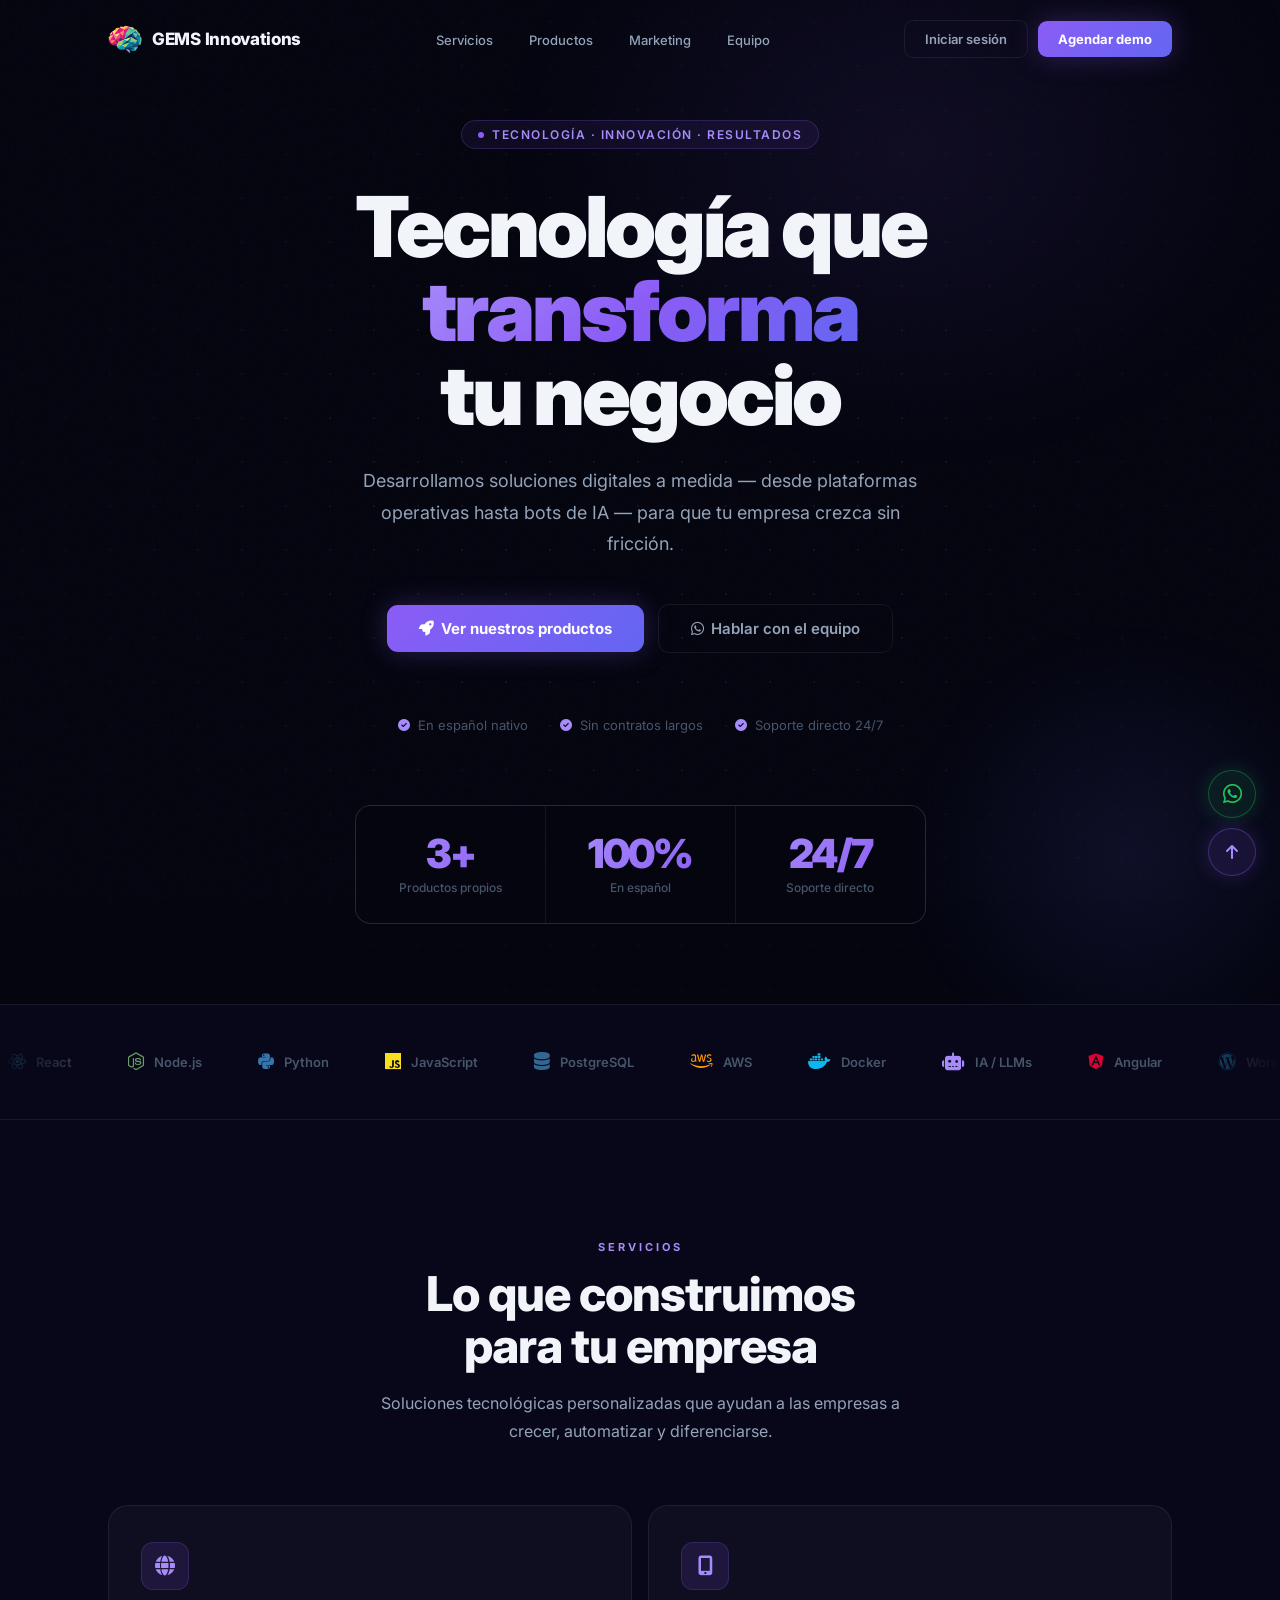
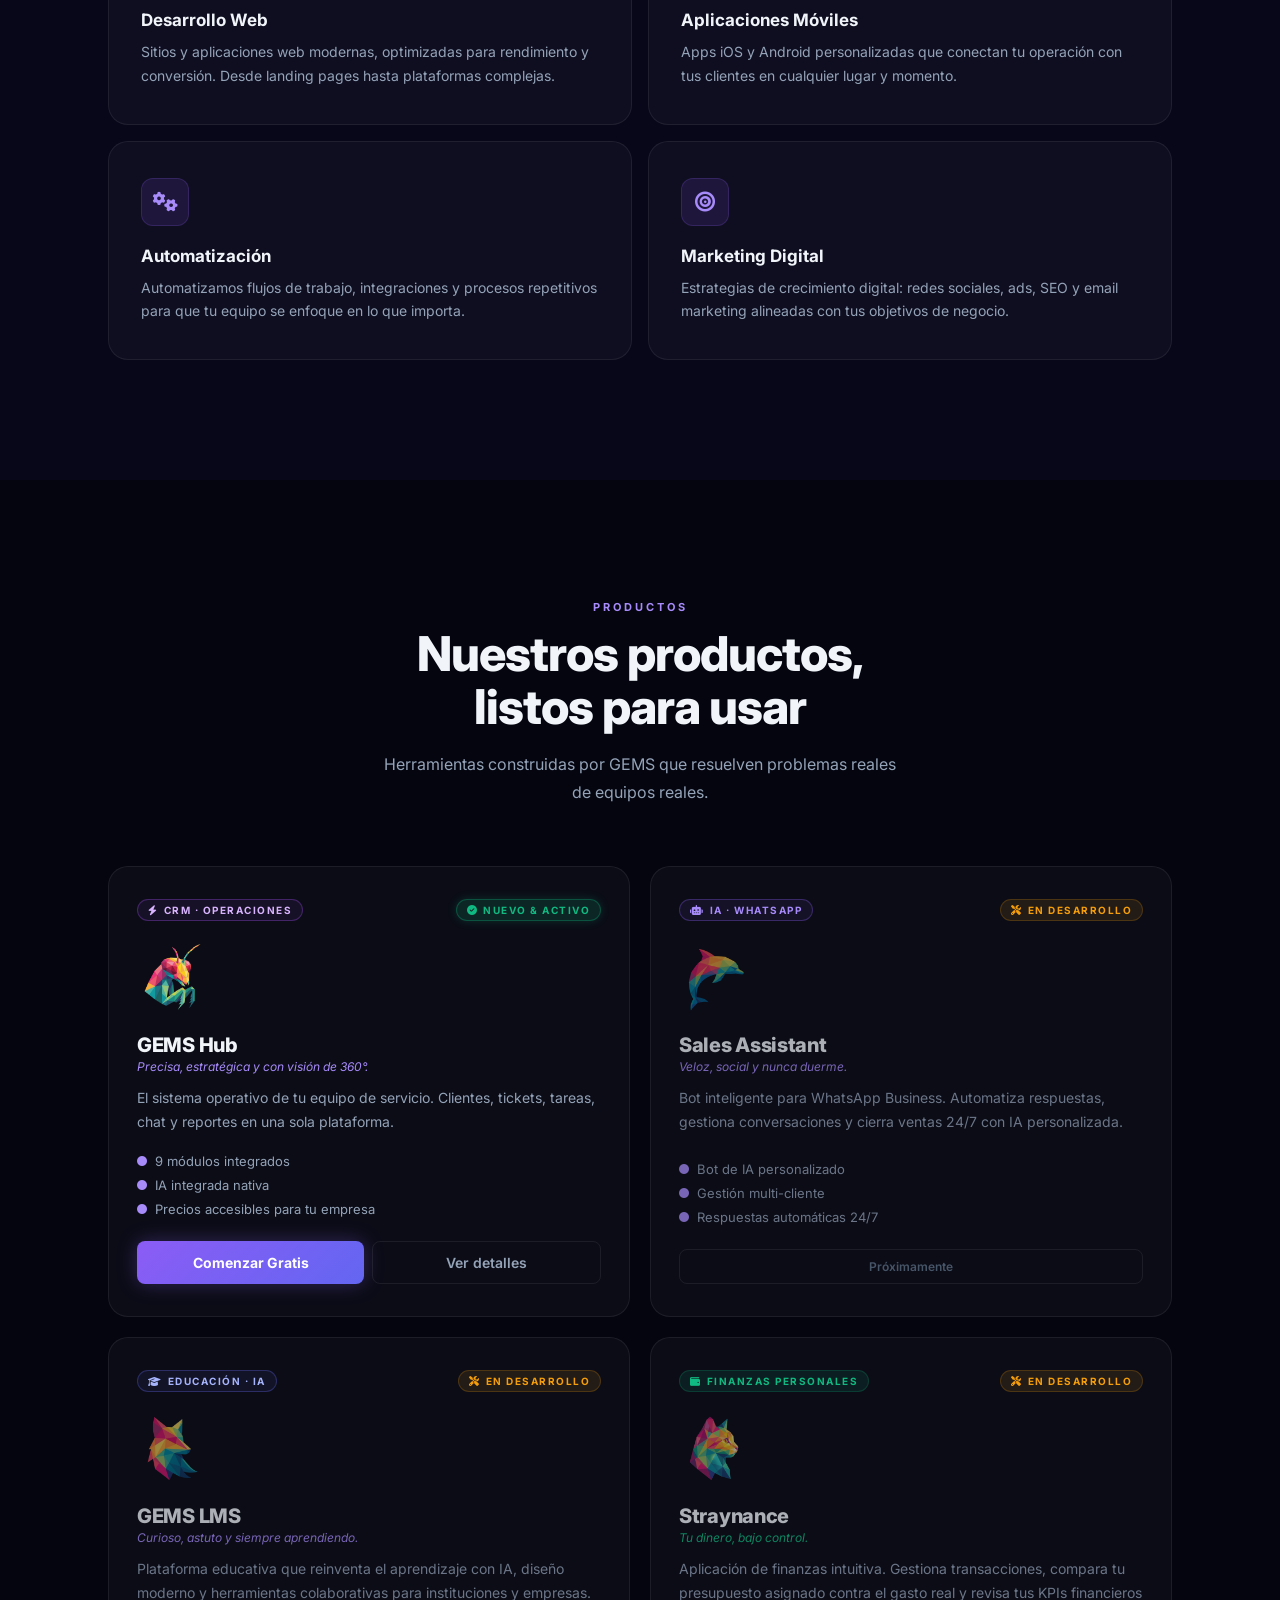
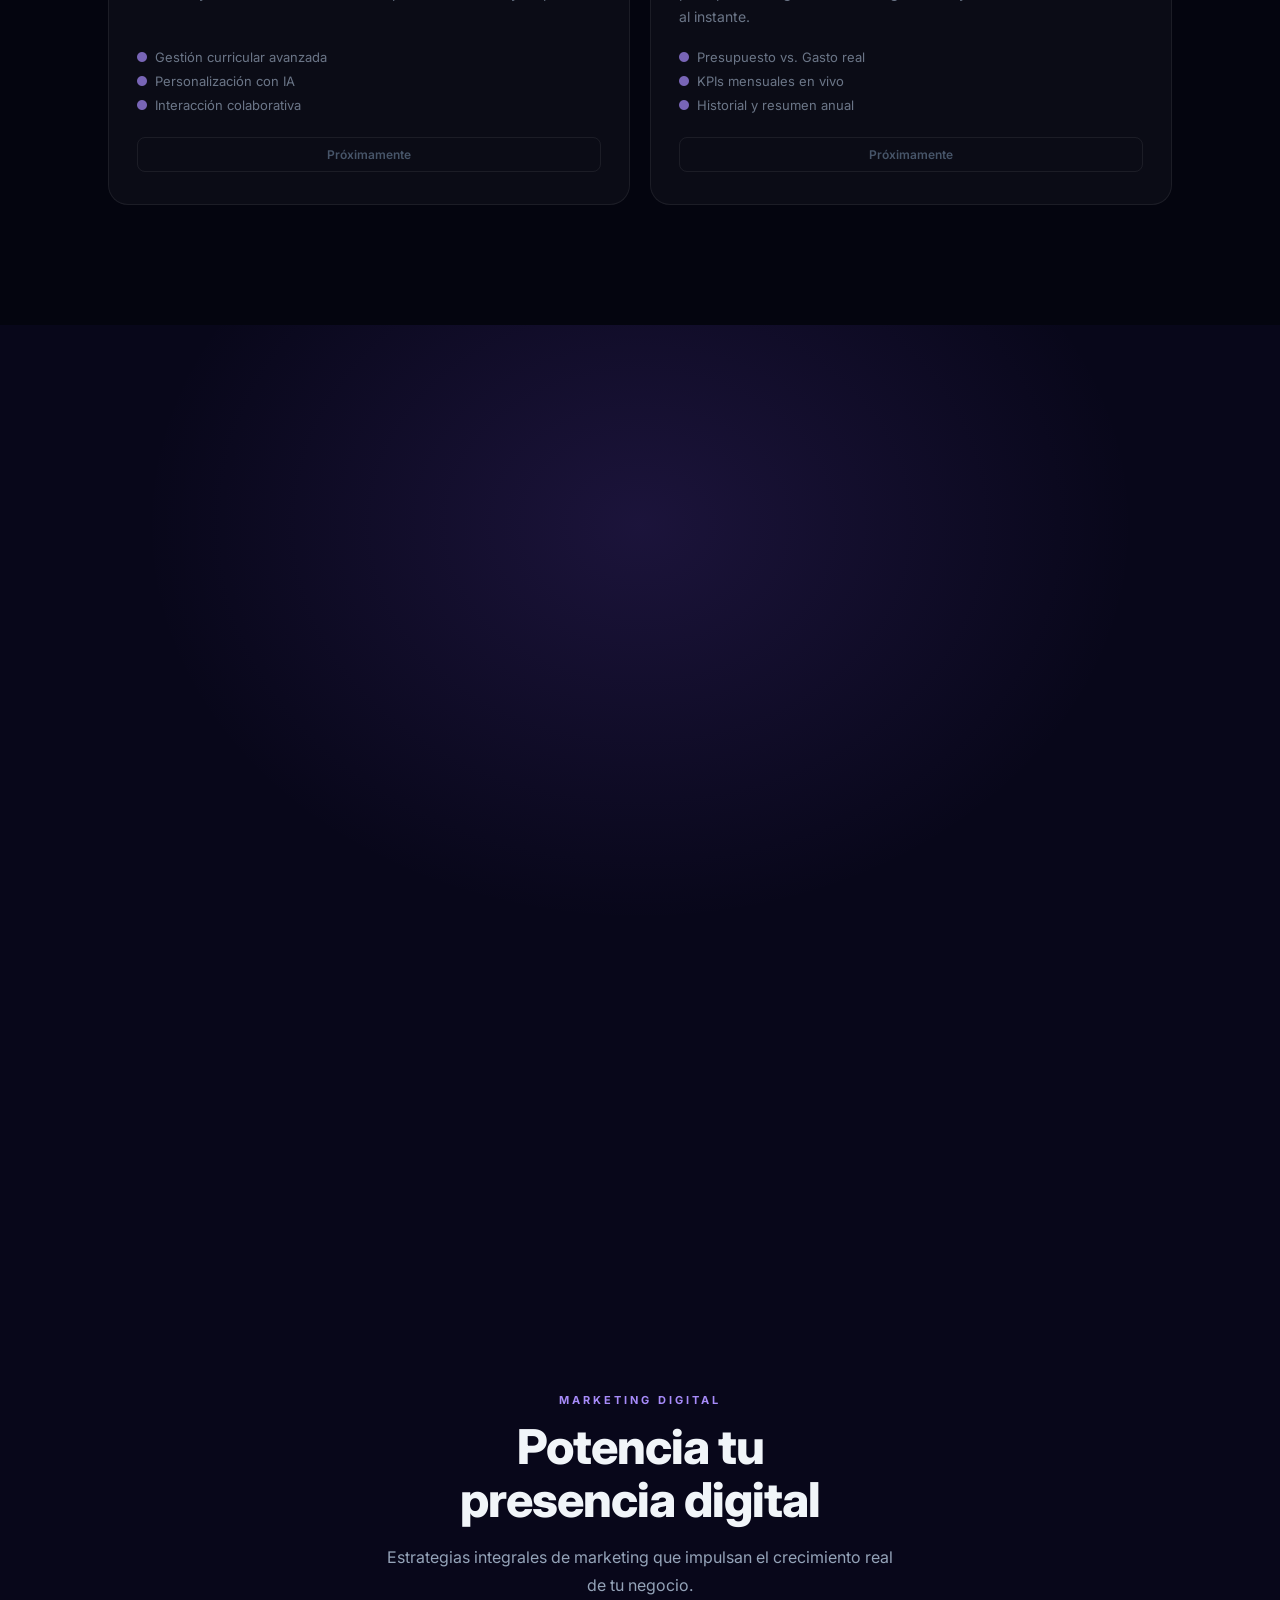
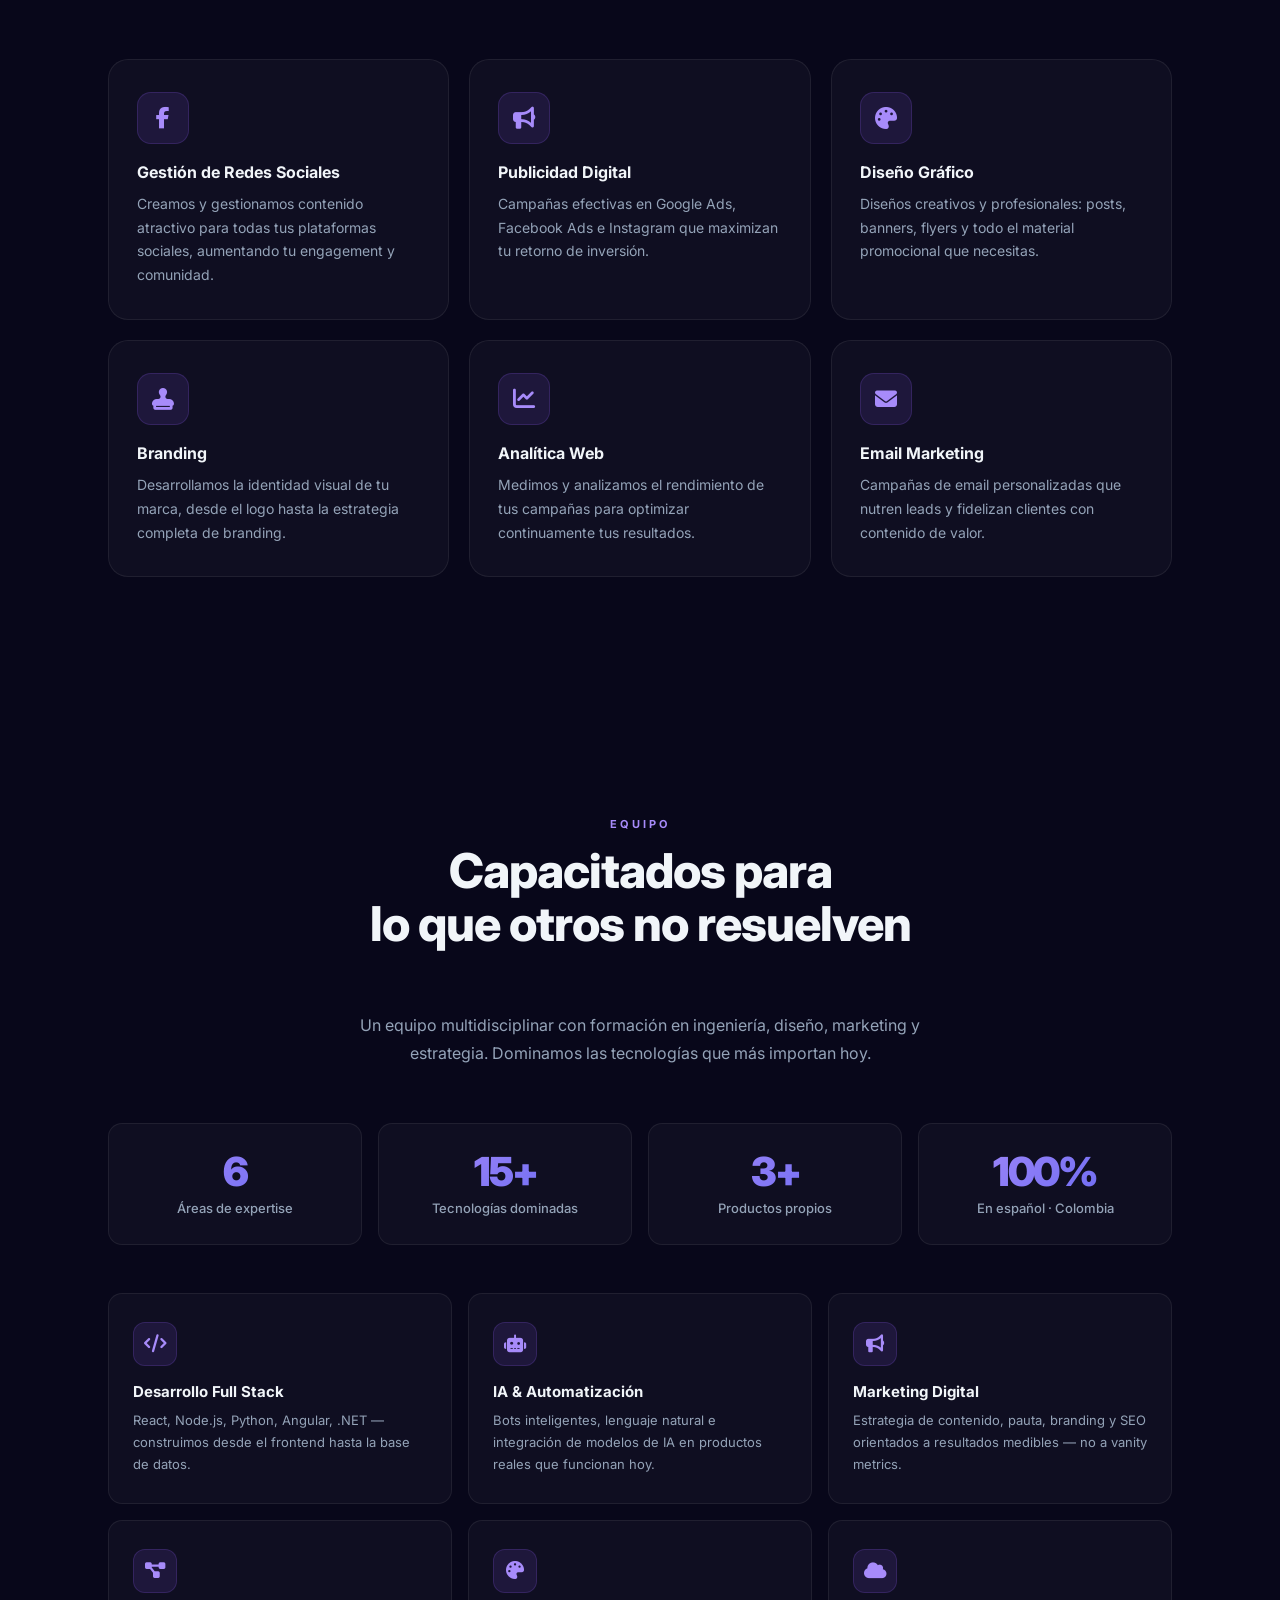
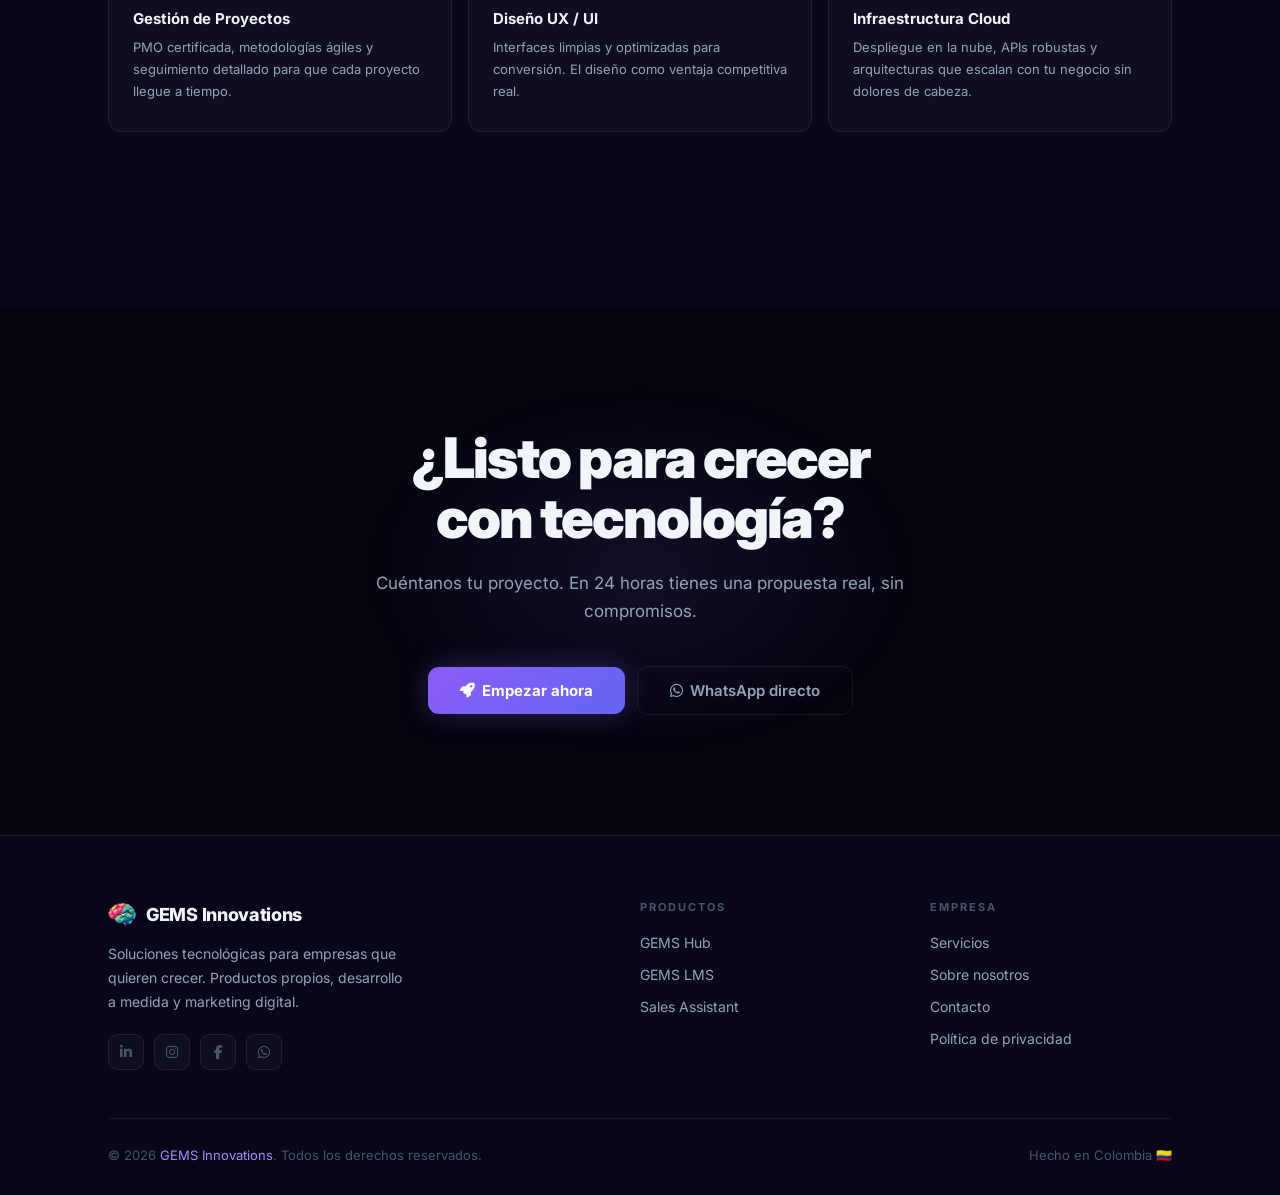
==== commit 3321ed67: "fix: make proximamente buttons clickable" ====
--- a/index.html
+++ b/index.html
@@ -303,7 +303,7 @@
           <div class="g-product-feature"><i class="fas fa-circle"></i> Respuestas automáticas 24/7</div>
         </div>
         <div class="g-product-actions">
-          <a href="#" class="btn btn-ghost btn-sm" style="flex:1;justify-content:center;pointer-events:none;color:var(--text-3);border-color:var(--border);">Próximamente</a>
+          <a href="gems-sales-assistant.html" class="btn btn-ghost btn-sm" style="flex:1;justify-content:center;color:var(--text-3);border-color:var(--border);">Próximamente</a>
         </div>
       </div>
 
@@ -325,7 +325,7 @@
           <div class="g-product-feature"><i class="fas fa-circle"></i> Interacción colaborativa</div>
         </div>
         <div class="g-product-actions">
-          <a href="#" class="btn btn-ghost btn-sm" style="flex:1;justify-content:center;pointer-events:none;color:var(--text-3);border-color:var(--border);">Próximamente</a>
+          <a href="gems-lms.html" class="btn btn-ghost btn-sm" style="flex:1;justify-content:center;color:var(--text-3);border-color:var(--border);">Próximamente</a>
         </div>
       </div>
 
@@ -347,7 +347,7 @@
           <div class="g-product-feature"><i class="fas fa-circle"></i> Historial y resumen anual</div>
         </div>
         <div class="g-product-actions">
-          <a href="#" class="btn btn-ghost btn-sm" style="flex:1;justify-content:center;pointer-events:none;color:var(--text-3);border-color:var(--border);">Próximamente</a>
+          <a href="straynance.html" class="btn btn-ghost btn-sm" style="flex:1;justify-content:center;color:var(--text-3);border-color:var(--border);">Próximamente</a>
         </div>
       </div>
 
--- a/assets/css/gems-design-system.css
+++ b/assets/css/gems-design-system.css
@@ -35,7 +35,21 @@
   background: var(--bg);
   color: var(--text);
   overflow-x: hidden;
-  -webkit-font-smoothing: antialiased;
+  /* Custom Premium Cursor: Arrowhead with GEMS multicolor dot */
+  cursor: url("data:image/svg+xml,%3Csvg width='36' height='36' viewBox='0 0 36 36' fill='none' xmlns='http://www.w3.org/2000/svg'%3E%3Cdefs%3E%3ClinearGradient id='g1' x1='0%25' y1='0%25' x2='100%25' y2='100%25'%3E%3Cstop offset='0%25' stop-color='%238b5cf6' /%3E%3Cstop offset='50%25' stop-color='%23ec4899' /%3E%3Cstop offset='100%25' stop-color='%2306b6d4' /%3E%3C/linearGradient%3E%3C/defs%3E%3Cpath d='M8 8 L24 14 L16 16 L14 24 Z' fill='rgba(8,7,26,0.95)' stroke='rgba(139,92,246,0.8)' stroke-width='1.5' stroke-linejoin='round'/%3E%3Ccircle cx='14.5' cy='14.5' r='2' fill='url(%23g1)'/%3E%3C/svg%3E") 8 8, auto;
+}
+
+/* Custom Cursor for hovering over cards (Applies to card and all its text/children) */
+.g-card, .g-card p, .g-card div, .g-card span, .g-card h3, .g-card i, .g-card img {
+  cursor: url("data:image/svg+xml,%3Csvg width='48' height='48' viewBox='0 0 48 48' fill='none' xmlns='http://www.w3.org/2000/svg'%3E%3Cdefs%3E%3ClinearGradient id='g1' x1='0%25' y1='0%25' x2='100%25' y2='100%25'%3E%3Cstop offset='0%25' stop-color='%238b5cf6' /%3E%3Cstop offset='50%25' stop-color='%23ec4899' /%3E%3Cstop offset='100%25' stop-color='%2306b6d4' /%3E%3C/linearGradient%3E%3C/defs%3E%3Ccircle cx='24' cy='24' r='20' fill='rgba(139,92,246,0.05)' stroke='rgba(139,92,246,0.3)' stroke-width='1.5'/%3E%3Ccircle cx='24' cy='24' r='4' fill='url(%23g1)'/%3E%3C/svg%3E") 24 24, auto !important;
+}
+
+/* Custom Cursor for clickable elements */
+a, button, .btn, .hub-faq-question, .g-nav__hamburger, .g-team-dot {
+  cursor: url("data:image/svg+xml,%3Csvg width='36' height='36' viewBox='0 0 36 36' fill='none' xmlns='http://www.w3.org/2000/svg'%3E%3Cdefs%3E%3ClinearGradient id='g1' x1='0%25' y1='0%25' x2='100%25' y2='100%25'%3E%3Cstop offset='0%25' stop-color='%238b5cf6' /%3E%3Cstop offset='50%25' stop-color='%23ec4899' /%3E%3Cstop offset='100%25' stop-color='%2306b6d4' /%3E%3C/linearGradient%3E%3C/defs%3E%3Ccircle cx='18' cy='18' r='14' fill='rgba(139,92,246,0.2)' stroke='url(%23g1)' stroke-width='2'/%3E%3Ccircle cx='18' cy='18' r='5' fill='%23ffffff'/%3E%3C/svg%3E") 18 18, pointer !important;
+}
+a *, button *, .btn * {
+  cursor: inherit !important;
 }
 
 ::selection { background: var(--purple-dim); color: var(--purple-light); }
